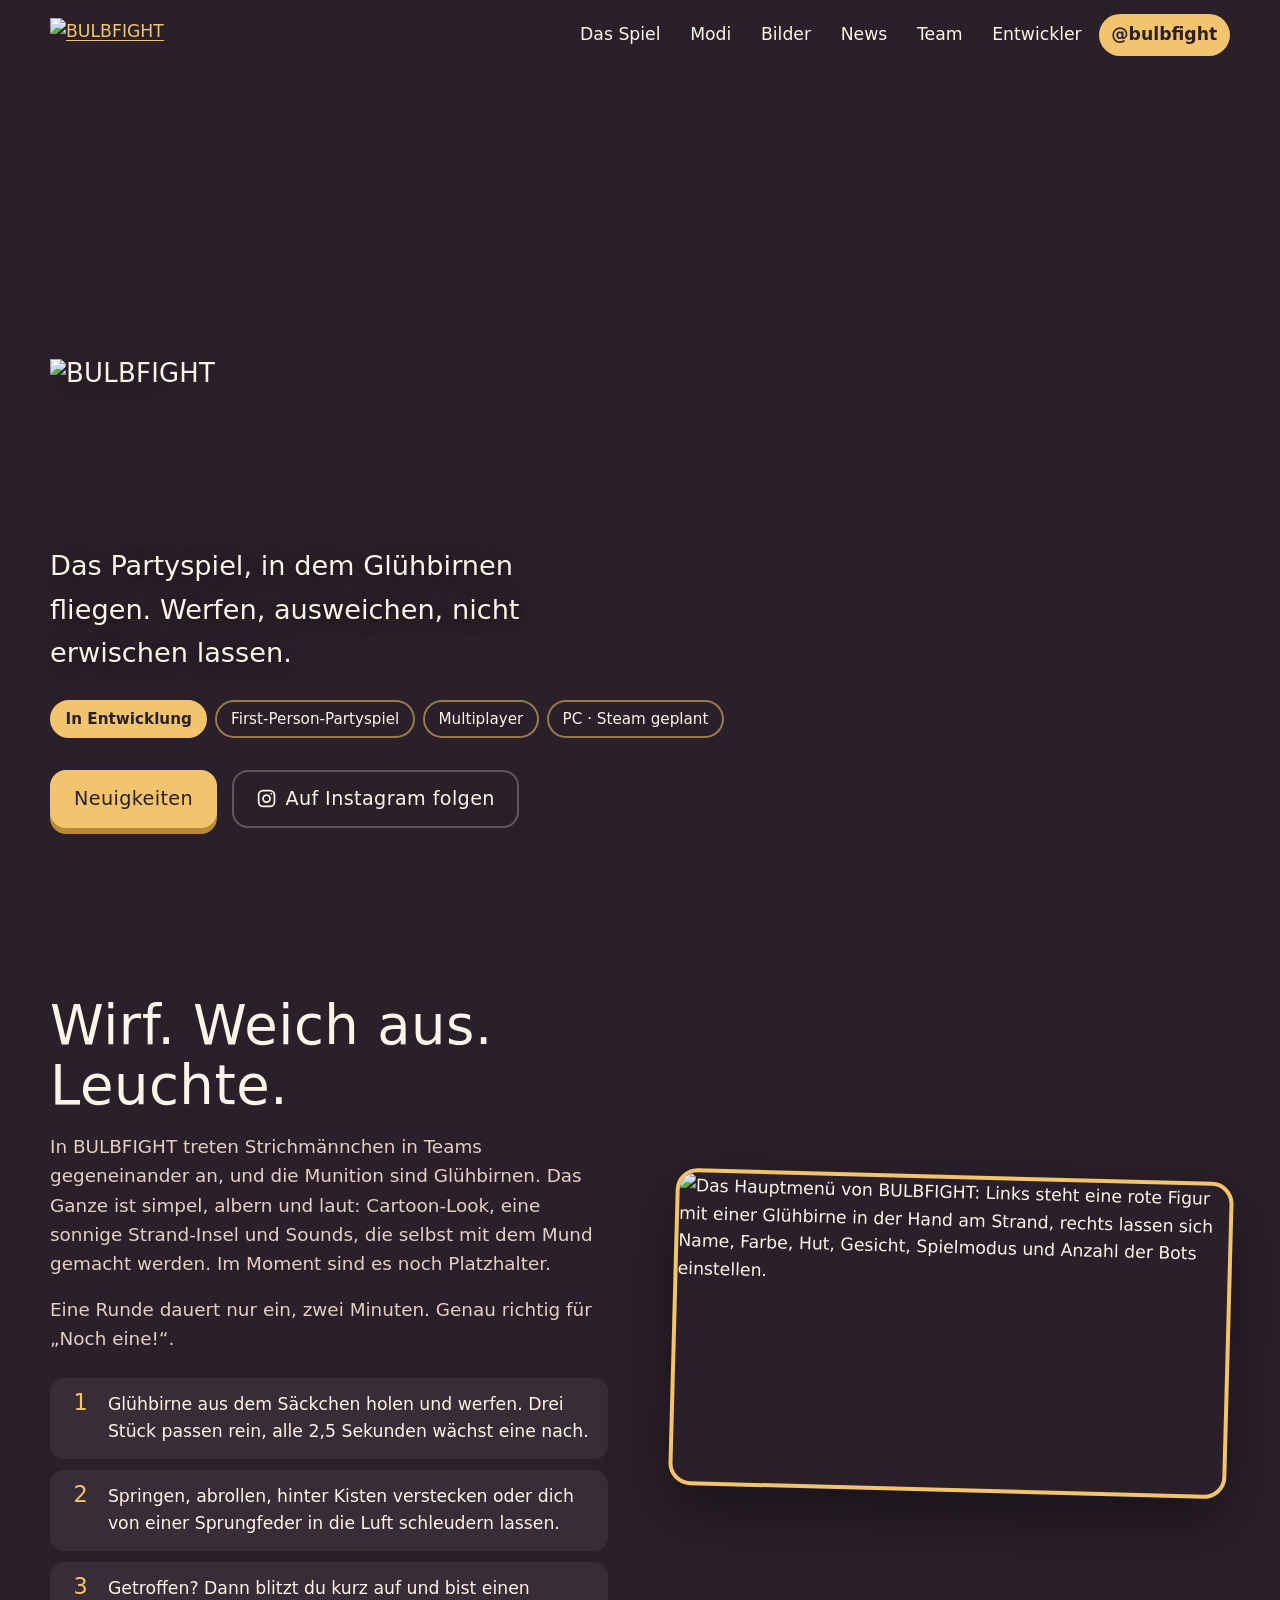
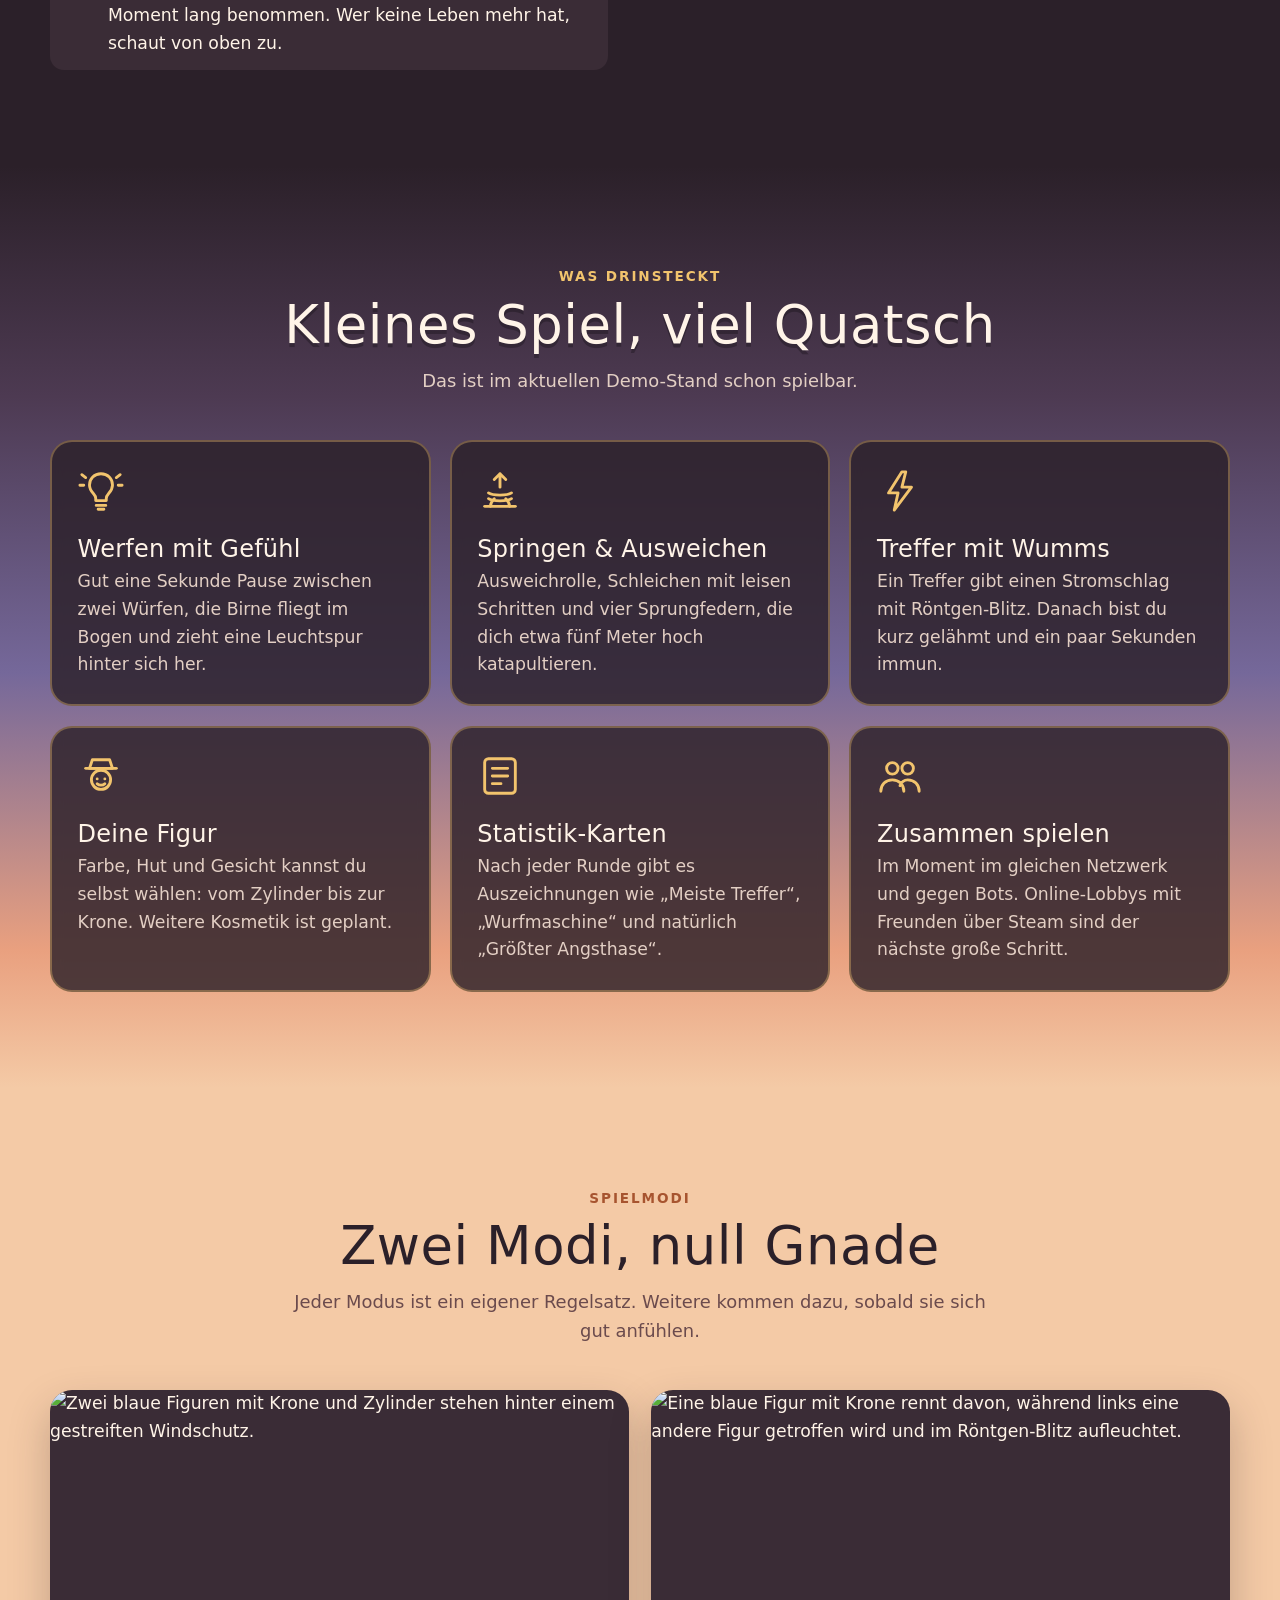
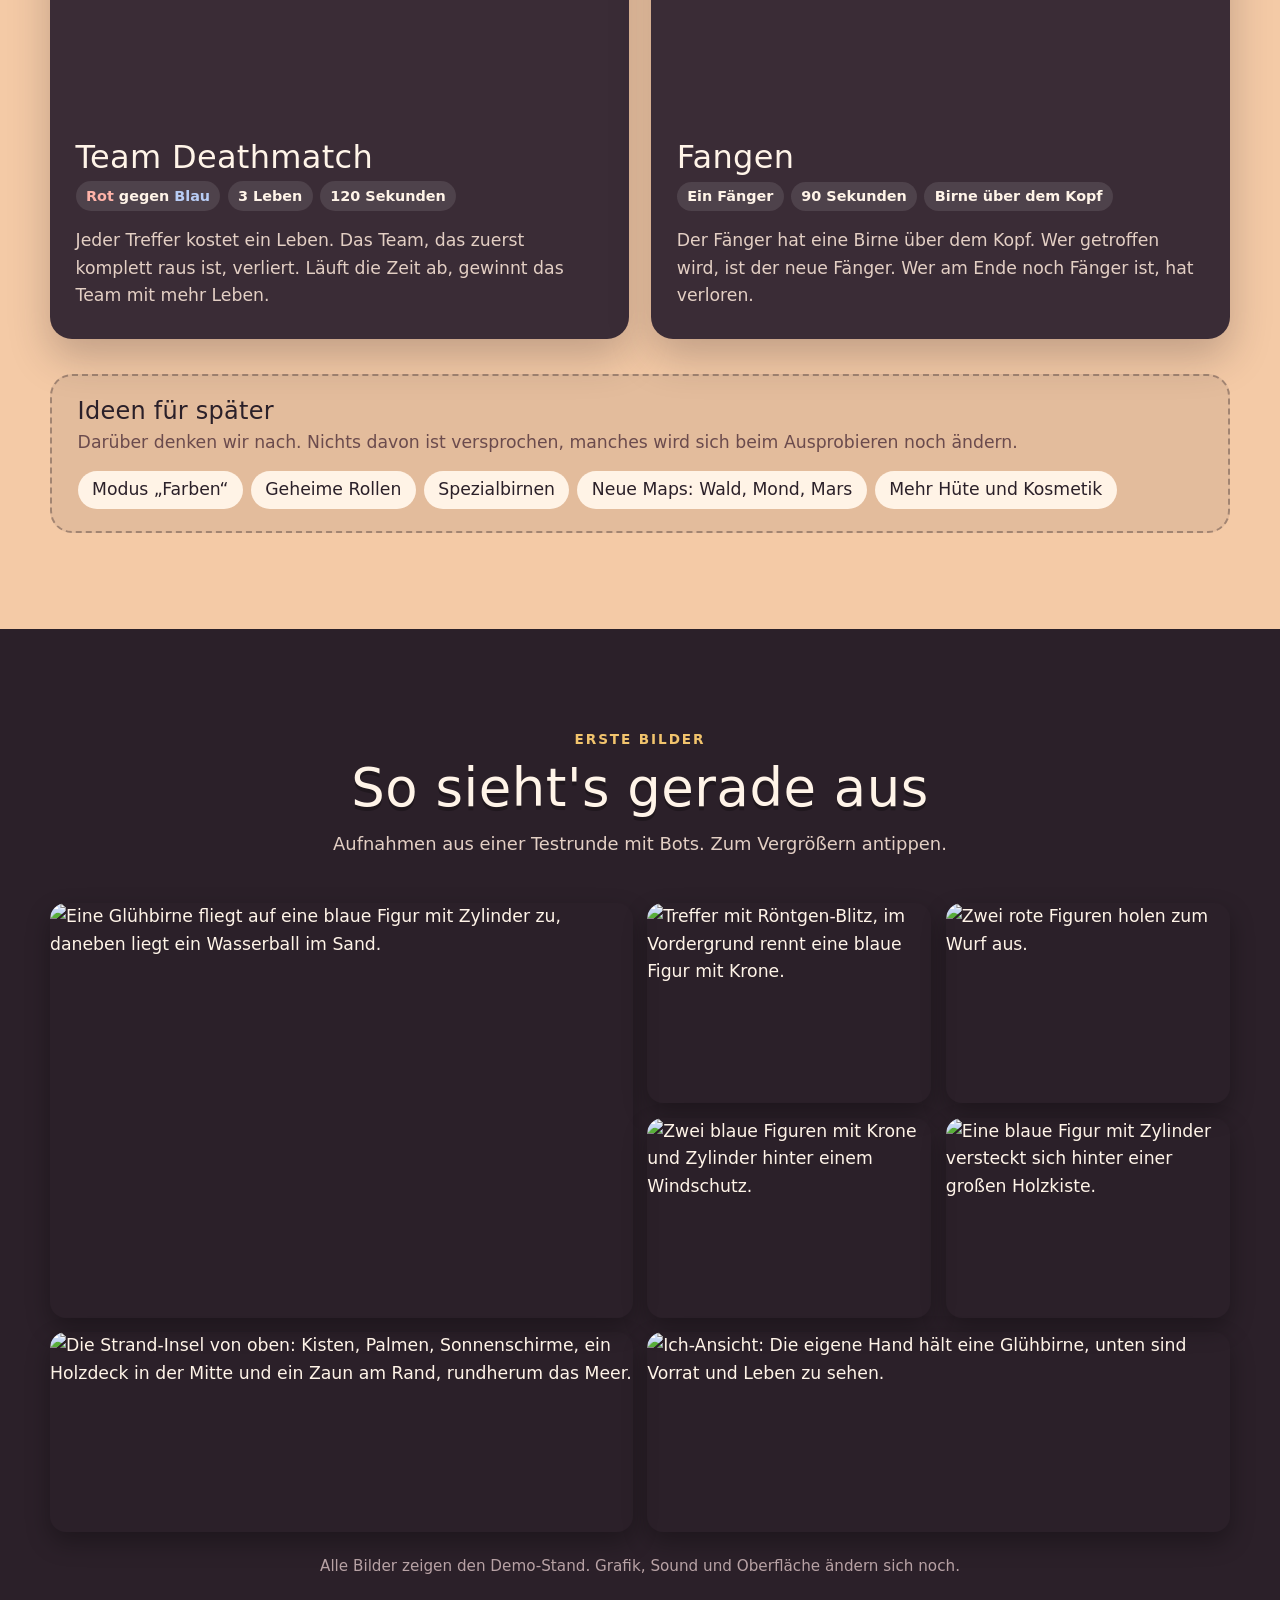
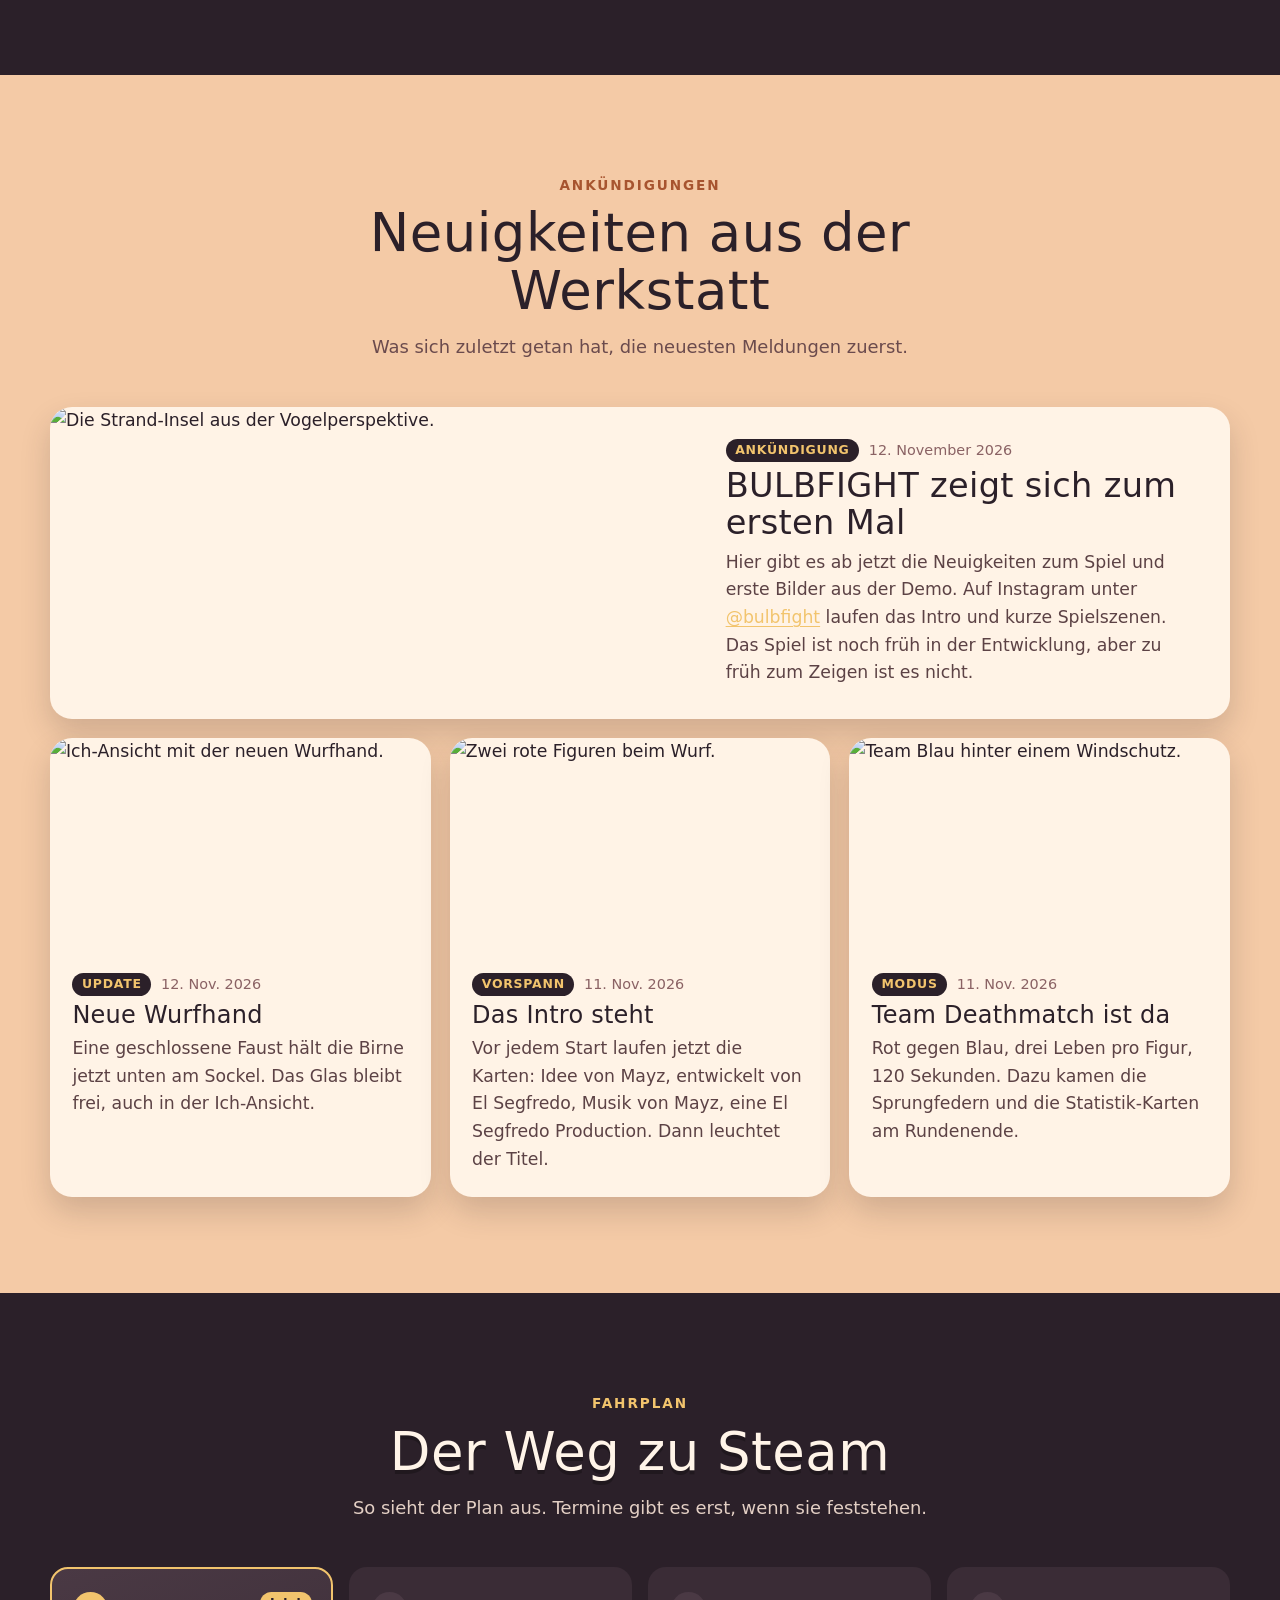
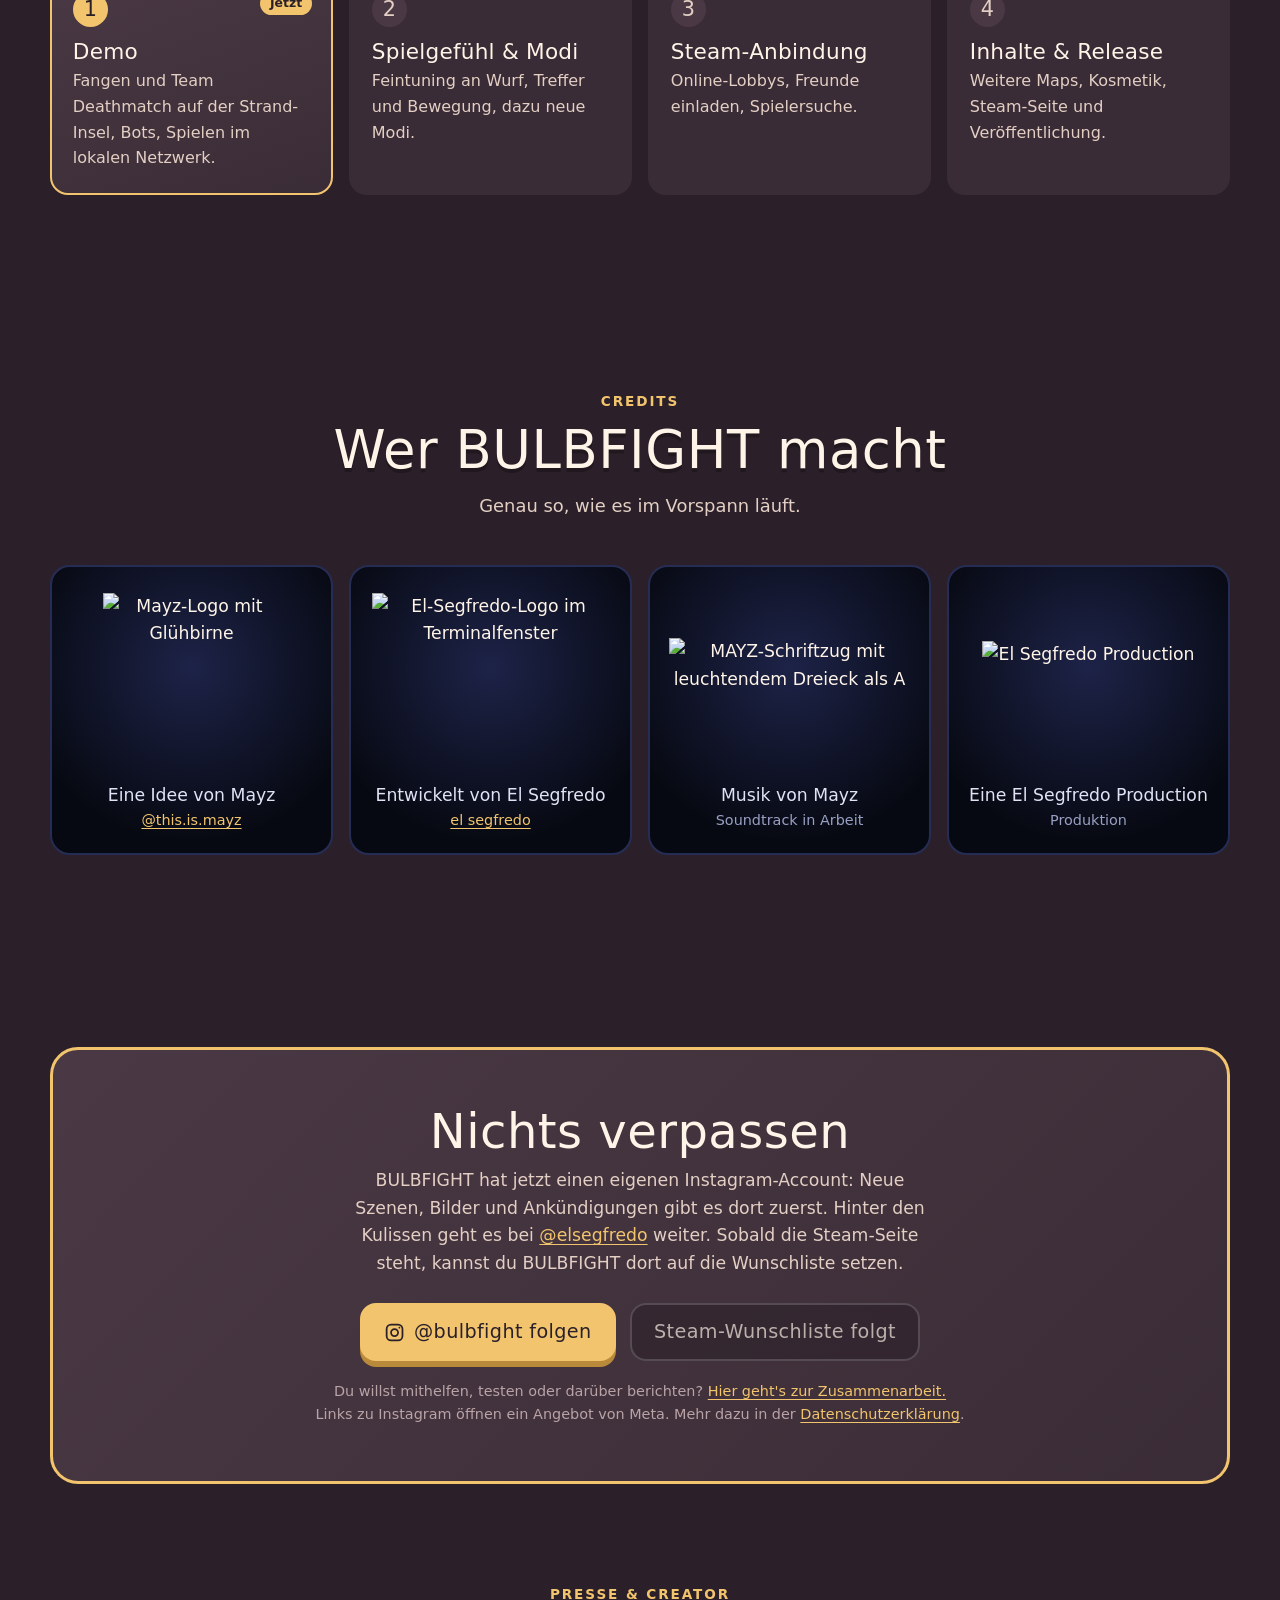
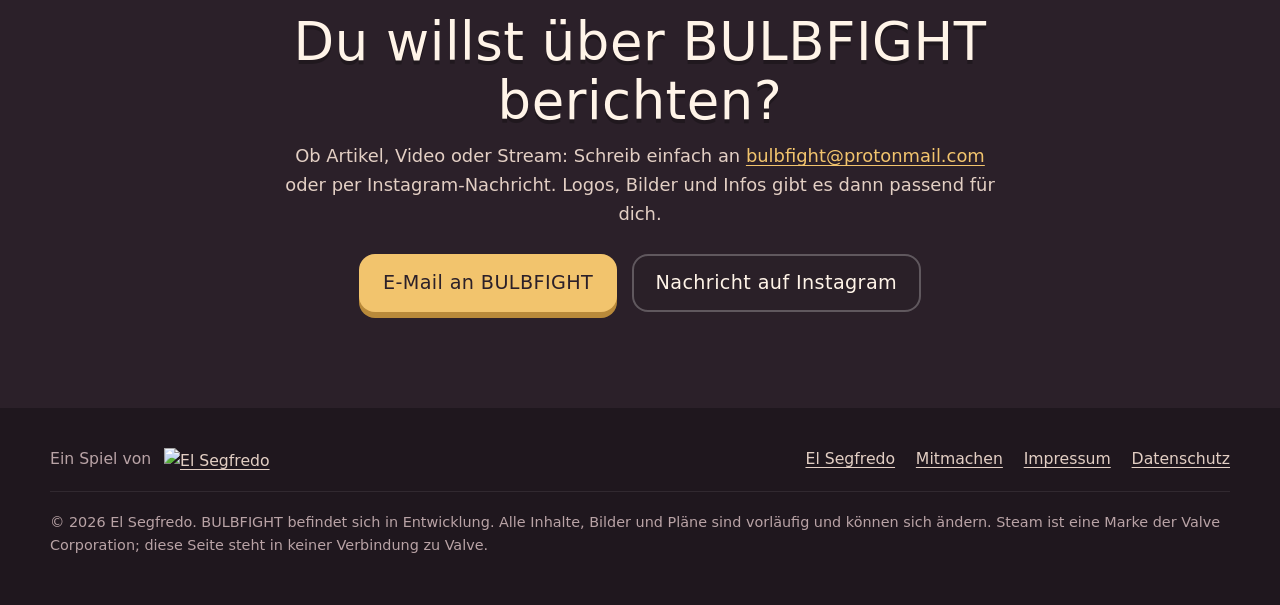
==== index.html @ f962cf1b "Add files via upload" ====
<!DOCTYPE html>
<html lang="de">
<head>
  <meta charset="utf-8">
  <meta name="viewport" content="width=device-width, initial-scale=1">
  <title>BULBFIGHT – Das Partyspiel, in dem Glühbirnen fliegen</title>
  <meta name="description" content="BULBFIGHT ist ein albernes First-Person-Partyspiel von El Segfredo, nach einer Idee von Mayz: Strichmännchen werfen sich am Strand mit Glühbirnen ab. Neuigkeiten, erste Bilder und Spielmodi.">
  <meta name="theme-color" content="#2b2029">
  <meta property="og:type" content="website">
  <meta property="og:title" content="BULBFIGHT – Das Partyspiel, in dem Glühbirnen fliegen">
  <meta property="og:description" content="Werfen, ausweichen, nicht erwischen lassen. Erste Bilder aus der Demo.">
  <meta property="og:image" content="https://bulbfight.github.io/img/og-bulbfight.jpg">
  <meta property="og:url" content="https://bulbfight.github.io/">
  <link rel="canonical" href="https://bulbfight.github.io/">
  <meta property="og:locale" content="de_DE">
  <meta name="twitter:card" content="summary_large_image">
  <link rel="icon" href="img/favicon.svg" type="image/svg+xml">
  <link rel="apple-touch-icon" href="img/apple-touch-icon.png">
  <link rel="preload" href="fonts/LilitaOne-Regular.ttf" as="font" type="font/ttf" crossorigin>
  <link rel="stylesheet" href="bulbfight.css">
</head>
<body>
  <a class="skip" href="#inhalt">Zum Inhalt springen</a>

  <header class="top" id="top">
    <div class="wrap">
      <a href="./" aria-label="BULBFIGHT – nach oben"><img class="mini-logo" src="img/bulbfight-logo.webp" alt="BULBFIGHT" width="1200" height="265"></a>
      <button class="menu-btn" aria-expanded="false" aria-controls="spielnav">Menü</button>
      <nav id="spielnav" aria-label="Hauptnavigation">
        <a href="#spiel">Das Spiel</a>
        <a href="#modi">Modi</a>
        <a href="#bilder">Bilder</a>
        <a href="#news">News</a>
        <a href="#team">Team</a>
        <a href="https://elsegfredo.github.io/">Entwickler</a>
        <a class="pill" href="https://www.instagram.com/bulbfight/" rel="noopener noreferrer" target="_blank">@bulbfight</a>
      </nav>
    </div>
  </header>

  <main id="inhalt">
    <!-- Start -->
    <section class="hero" aria-labelledby="titel" style="padding:0">
      <div class="bg">
        <img src="img/wurf.webp" srcset="img/wurf-800.webp 800w, img/wurf.webp 1600w" sizes="100vw" alt="" width="1600" height="900" fetchpriority="high">
      </div>
      <div class="wrap">
        <h1 id="titel"><img src="img/bulbfight-logo.webp" alt="BULBFIGHT" width="1200" height="265"></h1>
        <p class="tagline">Das Partyspiel, in dem Glühbirnen fliegen. Werfen, ausweichen, nicht erwischen lassen.</p>
        <ul class="tags" aria-label="Status">
          <li class="hot">In Entwicklung</li>
          <li>First-Person-Partyspiel</li>
          <li>Multiplayer</li>
          <li>PC · Steam geplant</li>
        </ul>
        <div class="actions">
          <a class="btn btn-gold" href="#news">Neuigkeiten</a>
          <a class="btn btn-dark" href="https://www.instagram.com/bulbfight/" rel="noopener noreferrer" target="_blank">
            <svg class="icon" viewBox="0 0 24 24" aria-hidden="true" fill="none" stroke="currentColor" stroke-width="2"><rect x="3" y="3" width="18" height="18" rx="5"/><circle cx="12" cy="12" r="4"/><circle cx="17.5" cy="6.5" r="1" fill="currentColor" stroke="none"/></svg>
            Auf Instagram folgen
          </a>
        </div>
      </div>
    </section>

    <!-- Das Spiel -->
    <section id="spiel" aria-labelledby="spiel-titel">
      <div class="wrap pitch">
        <div>
          <h2 id="spiel-titel">Wirf. Weich aus. Leuchte.</h2>
          <p>In BULBFIGHT treten Strichmännchen in Teams gegeneinander an, und die Munition sind Glühbirnen. Das Ganze ist simpel, albern und laut: Cartoon-Look, eine sonnige Strand-Insel und Sounds, die selbst mit dem Mund gemacht werden. Im Moment sind es noch Platzhalter.</p>
          <p>Eine Runde dauert nur ein, zwei Minuten. Genau richtig für „Noch eine!“.</p>
          <ul class="rules">
            <li><b>1</b><span>Glühbirne aus dem Säckchen holen und werfen. Drei Stück passen rein, alle 2,5 Sekunden wächst eine nach.</span></li>
            <li><b>2</b><span>Springen, abrollen, hinter Kisten verstecken oder dich von einer Sprungfeder in die Luft schleudern lassen.</span></li>
            <li><b>3</b><span>Getroffen? Dann blitzt du kurz auf und bist einen Moment lang benommen. Wer keine Leben mehr hat, schaut von oben zu.</span></li>
          </ul>
        </div>
        <div class="shot">
          <img src="img/figur.webp" srcset="img/figur-800.webp 800w, img/figur.webp 1600w" sizes="(max-width: 860px) 100vw, 560px" alt="Das Hauptmenü von BULBFIGHT: Links steht eine rote Figur mit einer Glühbirne in der Hand am Strand, rechts lassen sich Name, Farbe, Hut, Gesicht, Spielmodus und Anzahl der Bots einstellen." width="1600" height="900" loading="lazy">
        </div>
      </div>
    </section>

    <!-- Features -->
    <section class="sunset" aria-labelledby="features-titel">
      <div class="wrap">
        <div class="head">
          <span class="kicker">Was drinsteckt</span>
          <h2 id="features-titel">Kleines Spiel, viel Quatsch</h2>
          <p>Das ist im aktuellen Demo-Stand schon spielbar.</p>
        </div>
        <div class="features">
          <article class="feature">
            <svg viewBox="0 0 48 48" fill="none" stroke="currentColor" stroke-width="3" stroke-linecap="round" stroke-linejoin="round" aria-hidden="true"><path d="M24 6c-7 0-12 5.3-12 11.7 0 4.2 2.2 7 4.2 9.2 1.4 1.5 2.3 3.2 2.3 5V34h11v-2.1c0-1.8.9-3.5 2.3-5 2-2.2 4.2-5 4.2-9.2C36 11.3 31 6 24 6z"/><path d="M19 39h10M21 43h6"/><path d="M40 10l4-3M42 18h4M6 18H2M8 10L4 7"/></svg>
            <h3>Werfen mit Gefühl</h3>
            <p>Gut eine Sekunde Pause zwischen zwei Würfen, die Birne fliegt im Bogen und zieht eine Leuchtspur hinter sich her.</p>
          </article>
          <article class="feature">
            <svg viewBox="0 0 48 48" fill="none" stroke="currentColor" stroke-width="3" stroke-linecap="round" stroke-linejoin="round" aria-hidden="true"><path d="M8 40h32"/><path d="M14 40c0-4 2-6 4-8M34 40c0-4-2-6-4-8"/><path d="M12 32c4 3 20 3 24 0M12 26c4 3 20 3 24 0"/><path d="M24 20V6M18 12l6-6 6 6"/></svg>
            <h3>Springen &amp; Ausweichen</h3>
            <p>Ausweichrolle, Schleichen mit leisen Schritten und vier Sprungfedern, die dich etwa fünf Meter hoch katapultieren.</p>
          </article>
          <article class="feature">
            <svg viewBox="0 0 48 48" fill="none" stroke="currentColor" stroke-width="3" stroke-linecap="round" stroke-linejoin="round" aria-hidden="true"><path d="M26 4L12 26h10l-4 18 18-24H26l4-16z"/></svg>
            <h3>Treffer mit Wumms</h3>
            <p>Ein Treffer gibt einen Stromschlag mit Röntgen-Blitz. Danach bist du kurz gelähmt und ein paar Sekunden immun.</p>
          </article>
          <article class="feature">
            <svg viewBox="0 0 48 48" fill="none" stroke="currentColor" stroke-width="3" stroke-linecap="round" stroke-linejoin="round" aria-hidden="true"><path d="M12 16h24l-3-9H15z"/><path d="M8 16h32"/><circle cx="24" cy="28" r="10"/><path d="M20 27h.01M28 27h.01"/><path d="M20 32c2 2 6 2 8 0"/></svg>
            <h3>Deine Figur</h3>
            <p>Farbe, Hut und Gesicht kannst du selbst wählen: vom Zylinder bis zur Krone. Weitere Kosmetik ist geplant.</p>
          </article>
          <article class="feature">
            <svg viewBox="0 0 48 48" fill="none" stroke="currentColor" stroke-width="3" stroke-linecap="round" stroke-linejoin="round" aria-hidden="true"><rect x="8" y="6" width="32" height="36" rx="4"/><path d="M16 16h16M16 24h16M16 32h9"/></svg>
            <h3>Statistik-Karten</h3>
            <p>Nach jeder Runde gibt es Auszeichnungen wie „Meiste Treffer“, „Wurfmaschine“ und natürlich „Größter Angsthase“.</p>
          </article>
          <article class="feature">
            <svg viewBox="0 0 48 48" fill="none" stroke="currentColor" stroke-width="3" stroke-linecap="round" stroke-linejoin="round" aria-hidden="true"><circle cx="16" cy="16" r="6"/><circle cx="32" cy="16" r="6"/><path d="M4 40c0-7 5-12 12-12s12 5 12 12M24 34c1.5-3.6 4.4-6 8-6 7 0 12 5 12 12"/></svg>
            <h3>Zusammen spielen</h3>
            <p>Im Moment im gleichen Netzwerk und gegen Bots. Online-Lobbys mit Freunden über Steam sind der nächste große Schritt.</p>
          </article>
        </div>
      </div>
    </section>

    <!-- Modi -->
    <section id="modi" class="sand" aria-labelledby="modi-titel">
      <div class="wrap">
        <div class="head">
          <span class="kicker">Spielmodi</span>
          <h2 id="modi-titel">Zwei Modi, null Gnade</h2>
          <p>Jeder Modus ist ein eigener Regelsatz. Weitere kommen dazu, sobald sie sich gut anfühlen.</p>
        </div>
        <div class="modes">
          <article class="mode">
            <img src="img/team-blau-800.webp" srcset="img/team-blau-800.webp 800w, img/team-blau.webp 1600w" sizes="(max-width: 820px) 100vw, 580px" alt="Zwei blaue Figuren mit Krone und Zylinder stehen hinter einem gestreiften Windschutz." width="800" height="417" loading="lazy">
            <div class="body">
              <h3>Team Deathmatch</h3>
              <ul class="facts" aria-label="Eckdaten"><li><span class="team-red">Rot</span> gegen <span class="team-blue">Blau</span></li><li>3 Leben</li><li>120 Sekunden</li></ul>
              <p>Jeder Treffer kostet ein Leben. Das Team, das zuerst komplett raus ist, verliert. Läuft die Zeit ab, gewinnt das Team mit mehr Leben.</p>
            </div>
          </article>
          <article class="mode">
            <img src="img/treffer-800.webp" srcset="img/treffer-800.webp 800w, img/treffer.webp 1600w" sizes="(max-width: 820px) 100vw, 580px" alt="Eine blaue Figur mit Krone rennt davon, während links eine andere Figur getroffen wird und im Röntgen-Blitz aufleuchtet." width="800" height="417" loading="lazy">
            <div class="body">
              <h3>Fangen</h3>
              <ul class="facts" aria-label="Eckdaten"><li>Ein Fänger</li><li>90 Sekunden</li><li>Birne über dem Kopf</li></ul>
              <p>Der Fänger hat eine Birne über dem Kopf. Wer getroffen wird, ist der neue Fänger. Wer am Ende noch Fänger ist, hat verloren.</p>
            </div>
          </article>
        </div>
        <div class="later">
          <h3>Ideen für später</h3>
          <p>Darüber denken wir nach. Nichts davon ist versprochen, manches wird sich beim Ausprobieren noch ändern.</p>
          <ul>
            <li>Modus „Farben“</li>
            <li>Geheime Rollen</li>
            <li>Spezialbirnen</li>
            <li>Neue Maps: Wald, Mond, Mars</li>
            <li>Mehr Hüte und Kosmetik</li>
          </ul>
        </div>
      </div>
    </section>

    <!-- Bilder -->
    <section id="bilder" aria-labelledby="bilder-titel">
      <div class="wrap">
        <div class="head">
          <span class="kicker">Erste Bilder</span>
          <h2 id="bilder-titel">So sieht's gerade aus</h2>
          <p>Aufnahmen aus einer Testrunde mit Bots. Zum Vergrößern antippen.</p>
        </div>
        <div class="gallery" id="galerie">
          <button class="big" data-full="img/wurf.webp" aria-label="Bild vergrößern: Glühbirne im Anflug"><img src="img/wurf-800.webp" alt="Eine Glühbirne fliegt auf eine blaue Figur mit Zylinder zu, daneben liegt ein Wasserball im Sand." width="800" height="450" loading="lazy"></button>
          <button data-full="img/treffer.webp" aria-label="Bild vergrößern: Treffer"><img src="img/treffer-800.webp" alt="Treffer mit Röntgen-Blitz, im Vordergrund rennt eine blaue Figur mit Krone." width="800" height="417" loading="lazy"></button>
          <button data-full="img/angriff.webp" aria-label="Bild vergrößern: Angriff"><img src="img/angriff-800.webp" alt="Zwei rote Figuren holen zum Wurf aus." width="800" height="417" loading="lazy"></button>
          <button data-full="img/team-blau.webp" aria-label="Bild vergrößern: Team Blau"><img src="img/team-blau-800.webp" alt="Zwei blaue Figuren mit Krone und Zylinder hinter einem Windschutz." width="800" height="417" loading="lazy"></button>
          <button data-full="img/deckung.webp" aria-label="Bild vergrößern: In Deckung"><img src="img/deckung-800.webp" alt="Eine blaue Figur mit Zylinder versteckt sich hinter einer großen Holzkiste." width="800" height="417" loading="lazy"></button>
          <button class="wide" data-full="img/insel.webp" aria-label="Bild vergrößern: Die Strand-Insel"><img src="img/insel-800.webp" alt="Die Strand-Insel von oben: Kisten, Palmen, Sonnenschirme, ein Holzdeck in der Mitte und ein Zaun am Rand, rundherum das Meer." width="800" height="450" loading="lazy"></button>
          <button class="wide" data-full="img/ich-ansicht.webp" aria-label="Bild vergrößern: Ich-Ansicht"><img src="img/ich-ansicht-800.webp" alt="Ich-Ansicht: Die eigene Hand hält eine Glühbirne, unten sind Vorrat und Leben zu sehen." width="800" height="450" loading="lazy"></button>
        </div>
        <p class="note">Alle Bilder zeigen den Demo-Stand. Grafik, Sound und Oberfläche ändern sich noch.</p>
      </div>
      <dialog class="lightbox" id="lightbox" aria-label="Bildansicht">
        <button class="close" type="button" data-close>Schließen ✕</button>
        <figure>
          <img id="lightbox-img" alt="">
          <figcaption id="lightbox-cap"></figcaption>
        </figure>
        <button class="nav-arrow prev" type="button" aria-label="Vorheriges Bild">‹</button>
        <button class="nav-arrow next" type="button" aria-label="Nächstes Bild">›</button>
      </dialog>
    </section>

    <!-- News -->
    <section id="news" class="sand" aria-labelledby="news-titel">
      <div class="wrap">
        <div class="head">
          <span class="kicker">Ankündigungen</span>
          <h2 id="news-titel">Neuigkeiten aus der Werkstatt</h2>
          <p>Was sich zuletzt getan hat, die neuesten Meldungen zuerst.</p>
        </div>
        <div class="news">
          <article class="post featured">
            <img src="img/insel-800.webp" srcset="img/insel-800.webp 800w, img/insel.webp 1600w" sizes="(max-width: 640px) 100vw, 640px" alt="Die Strand-Insel aus der Vogelperspektive." width="800" height="450" loading="lazy">
            <div class="body">
              <p class="meta"><span class="tag">Ankündigung</span><time datetime="2026-11-12">12. November 2026</time></p>
              <h3>BULBFIGHT zeigt sich zum ersten Mal</h3>
              <p>Hier gibt es ab jetzt die Neuigkeiten zum Spiel und erste Bilder aus der Demo. Auf Instagram unter <a href="https://www.instagram.com/bulbfight/" rel="noopener noreferrer" target="_blank">@bulbfight</a> laufen das Intro und kurze Spielszenen. Das Spiel ist noch früh in der Entwicklung, aber zu früh zum Zeigen ist es nicht.</p>
            </div>
          </article>
          <article class="post">
            <img src="img/ich-ansicht-800.webp" alt="Ich-Ansicht mit der neuen Wurfhand." width="800" height="450" loading="lazy">
            <div class="body">
              <p class="meta"><span class="tag">Update</span><time datetime="2026-11-12">12. Nov. 2026</time></p>
              <h3>Neue Wurfhand</h3>
              <p>Eine geschlossene Faust hält die Birne jetzt unten am Sockel. Das Glas bleibt frei, auch in der Ich-Ansicht.</p>
            </div>
          </article>
          <article class="post">
            <img src="img/angriff-800.webp" alt="Zwei rote Figuren beim Wurf." width="800" height="417" loading="lazy">
            <div class="body">
              <p class="meta"><span class="tag">Vorspann</span><time datetime="2026-11-11">11. Nov. 2026</time></p>
              <h3>Das Intro steht</h3>
              <p>Vor jedem Start laufen jetzt die Karten: Idee von Mayz, entwickelt von El Segfredo, Musik von Mayz, eine El Segfredo Production. Dann leuchtet der Titel.</p>
            </div>
          </article>
          <article class="post">
            <img src="img/team-blau-800.webp" alt="Team Blau hinter einem Windschutz." width="800" height="417" loading="lazy">
            <div class="body">
              <p class="meta"><span class="tag">Modus</span><time datetime="2026-11-11">11. Nov. 2026</time></p>
              <h3>Team Deathmatch ist da</h3>
              <p>Rot gegen Blau, drei Leben pro Figur, 120 Sekunden. Dazu kamen die Sprungfedern und die Statistik-Karten am Rundenende.</p>
            </div>
          </article>
        </div>
      </div>
    </section>

    <!-- Fahrplan -->
    <section aria-labelledby="plan-titel">
      <div class="wrap">
        <div class="head">
          <span class="kicker">Fahrplan</span>
          <h2 id="plan-titel">Der Weg zu Steam</h2>
          <p>So sieht der Plan aus. Termine gibt es erst, wenn sie feststehen.</p>
        </div>
        <ol class="road">
          <li class="now"><span class="now-tag">Jetzt</span><h3>Demo</h3><p>Fangen und Team Deathmatch auf der Strand-Insel, Bots, Spielen im lokalen Netzwerk.</p></li>
          <li><h3>Spielgefühl &amp; Modi</h3><p>Feintuning an Wurf, Treffer und Bewegung, dazu neue Modi.</p></li>
          <li><h3>Steam-Anbindung</h3><p>Online-Lobbys, Freunde einladen, Spielersuche.</p></li>
          <li><h3>Inhalte &amp; Release</h3><p>Weitere Maps, Kosmetik, Steam-Seite und Veröffentlichung.</p></li>
        </ol>
      </div>
    </section>

    <!-- Team -->
    <section id="team" aria-labelledby="team-titel">
      <div class="wrap">
        <div class="head">
          <span class="kicker">Credits</span>
          <h2 id="team-titel">Wer BULBFIGHT macht</h2>
          <p>Genau so, wie es im Vorspann läuft.</p>
        </div>
        <div class="credits">
          <div class="credit"><div class="logo"><img src="img/mayz-idee.webp" alt="Mayz-Logo mit Glühbirne" width="600" height="575" loading="lazy"></div><p>Eine Idee von Mayz<small><a href="https://www.instagram.com/this.is.mayz/" rel="noopener noreferrer" target="_blank">@this.is.mayz</a></small></p></div>
          <div class="credit"><div class="logo"><img src="img/el-segfredo-terminal.webp" alt="El-Segfredo-Logo im Terminalfenster" width="900" height="643" loading="lazy"></div><p>Entwickelt von El Segfredo<small><a href="https://elsegfredo.github.io/">el segfredo</a></small></p></div>
          <div class="credit"><div class="logo"><img src="img/mayz-musik.webp" alt="MAYZ-Schriftzug mit leuchtendem Dreieck als A" width="700" height="229" loading="lazy"></div><p>Musik von Mayz<small>Soundtrack in Arbeit</small></p></div>
          <div class="credit"><div class="logo"><img src="img/el-segfredo-production.webp" alt="El Segfredo Production" width="1000" height="345" loading="lazy"></div><p>Eine El Segfredo Production<small>Produktion</small></p></div>
        </div>
      </div>
    </section>

    <!-- Folgen -->
    <section id="folgen" aria-labelledby="folgen-titel">
      <div class="wrap">
        <div class="follow">
          <h2 id="folgen-titel">Nichts verpassen</h2>
          <p>BULBFIGHT hat jetzt einen eigenen Instagram-Account: Neue Szenen, Bilder und Ankündigungen gibt es dort zuerst. Hinter den Kulissen geht es bei <a href="https://www.instagram.com/elsegfredo/" rel="noopener noreferrer" target="_blank">@elsegfredo</a> weiter. Sobald die Steam-Seite steht, kannst du BULBFIGHT dort auf die Wunschliste setzen.</p>
          <div class="actions">
            <a class="btn btn-gold" href="https://www.instagram.com/bulbfight/" rel="noopener noreferrer" target="_blank">
              <svg class="icon" viewBox="0 0 24 24" aria-hidden="true" fill="none" stroke="currentColor" stroke-width="2"><rect x="3" y="3" width="18" height="18" rx="5"/><circle cx="12" cy="12" r="4"/><circle cx="17.5" cy="6.5" r="1" fill="currentColor" stroke="none"/></svg>
              @bulbfight folgen
            </a>
            <a class="btn btn-dark" aria-disabled="true" role="link">Steam-Wunschliste folgt</a>
          </div>
          <small>Du willst mithelfen, testen oder darüber berichten? <a href="https://elsegfredo.github.io/#zusammenarbeit">Hier geht's zur Zusammenarbeit.</a><br>Links zu Instagram öffnen ein Angebot von Meta. Mehr dazu in der <a href="https://elsegfredo.github.io/datenschutz.html#instagram">Datenschutzerklärung</a>.</small>
        </div>
      </div>
    </section>

    <!-- Presse -->
    <section id="presse" aria-labelledby="presse-titel" style="padding-top:0">
      <div class="wrap">
        <div class="head" style="margin-bottom:1.6rem">
          <span class="kicker">Presse &amp; Creator</span>
          <h2 id="presse-titel">Du willst über BULBFIGHT berichten?</h2>
          <p>Ob Artikel, Video oder Stream: Schreib einfach an <a href="mailto:bulbfight@protonmail.com">bulbfight@protonmail.com</a> oder per Instagram-Nachricht. Logos, Bilder und Infos gibt es dann passend für dich.</p>
        </div>
        <div class="actions" style="justify-content:center">
          <a class="btn btn-gold" href="mailto:bulbfight@protonmail.com?subject=Presse%20BULBFIGHT">E-Mail an BULBFIGHT</a>
          <a class="btn btn-dark" href="https://www.instagram.com/bulbfight/" rel="noopener noreferrer" target="_blank">Nachricht auf Instagram</a>
        </div>
      </div>
    </section>
  </main>

  <footer>
    <div class="wrap">
      <div class="by">
        <span>Ein Spiel von</span>
        <a href="https://elsegfredo.github.io/" aria-label="El Segfredo"><img src="img/el-segfredo-schriftzug.webp" alt="El Segfredo" width="900" height="130"></a>
      </div>
      <nav aria-label="Rechtliches">
        <a href="https://elsegfredo.github.io/">El Segfredo</a>
        <a href="https://elsegfredo.github.io/#zusammenarbeit">Mitmachen</a>
        <a href="https://elsegfredo.github.io/impressum.html">Impressum</a>
        <a href="https://elsegfredo.github.io/datenschutz.html">Datenschutz</a>
      </nav>
      <p class="disclaimer">© 2026 El Segfredo. BULBFIGHT befindet sich in Entwicklung. Alle Inhalte, Bilder und Pläne sind vorläufig und können sich ändern. Steam ist eine Marke der Valve Corporation; diese Seite steht in keiner Verbindung zu Valve.</p>
    </div>
  </footer>

  <script src="bulbfight.js" defer></script>
</body>
</html>
---- bulbfight.css ----
/* BULBFIGHT – Spielseite. Schriften liegen lokal (Lilita One, Fredoka; SIL Open Font License). */

@font-face { font-family: "Lilita One"; src: url("fonts/LilitaOne-Regular.ttf") format("truetype"); font-weight: 400; font-display: swap; }
@font-face { font-family: "Fredoka"; src: url("fonts/Fredoka.ttf") format("truetype"); font-weight: 300 700; font-display: swap; }

:root {
  --plum: #2b2029;
  --plum-2: #3a2c36;
  --plum-3: #4a3944;
  --gold: #f2c46d;
  --gold-2: #f6b85a;
  --ink: #fff4e8;
  --muted: #e3cfc4;
  --dim: #b9a3a6;
  --sand: #f4caa6;
  --peach: #e9a07f;
  --sky: #75689a;
  --red: #e07a6c;
  --blue: #7b9bd2;
  --radius: 22px;
  --max: 1180px;
  --title: "Lilita One", "Arial Rounded MT Bold", system-ui, sans-serif;
  --body: "Fredoka", system-ui, -apple-system, "Segoe UI", Roboto, sans-serif;
}

*, *::before, *::after { box-sizing: border-box; }
html { scroll-behavior: smooth; -webkit-text-size-adjust: 100%; }
body { margin: 0; font-family: var(--body); font-size: 1.08rem; line-height: 1.6; color: var(--ink); background: var(--plum); }
img { max-width: 100%; height: auto; display: block; }
a { color: var(--gold); text-underline-offset: 3px; }
a:hover { color: #ffd98f; }
:focus-visible { outline: 3px solid #fff; outline-offset: 3px; border-radius: 6px; }
h1, h2, h3 { font-family: var(--title); font-weight: 400; letter-spacing: .01em; line-height: 1.1; }
.wrap { width: min(var(--max), 100% - 2.5rem); margin-inline: auto; }
.sr-only { position: absolute !important; width: 1px; height: 1px; overflow: hidden; clip: rect(0 0 0 0); white-space: nowrap; }
.skip { position: absolute; left: 1rem; top: -4rem; background: var(--gold); color: #2b2029; padding: .6rem 1rem; border-radius: 10px; z-index: 100; font-weight: 600; }
.skip:focus { top: 1rem; }

/* Kopfzeile */
.top { position: fixed; inset: 0 0 auto 0; z-index: 50; transition: background .25s, box-shadow .25s; }
.top.solid { background: rgba(43, 32, 41, .92); backdrop-filter: blur(10px); -webkit-backdrop-filter: blur(10px); box-shadow: 0 6px 24px rgba(0, 0, 0, .25); }
.top .wrap { display: flex; align-items: center; justify-content: space-between; height: 70px; gap: 1rem; }
.top .mini-logo { height: 34px; width: auto; }
.top nav { display: flex; gap: .25rem; align-items: center; }
.top nav a { color: var(--ink); text-decoration: none; font-weight: 500; padding: .45rem .8rem; border-radius: 999px; }
.top nav a:hover { background: rgba(255, 255, 255, .12); color: var(--ink); }
.top nav .pill { background: var(--gold); color: var(--plum); font-weight: 600; }
.top nav .pill:hover { background: #ffd98f; color: var(--plum); }
.menu-btn { display: none; background: rgba(43, 32, 41, .6); color: var(--ink); border: 2px solid rgba(255, 255, 255, .3); border-radius: 999px; padding: .4rem .9rem; font: inherit; font-weight: 600; cursor: pointer; }
@media (max-width: 860px) {
  .menu-btn { display: inline-block; }
  .top nav { position: absolute; top: 70px; left: 0; right: 0; flex-direction: column; align-items: stretch; background: var(--plum); padding: .6rem 1.25rem 1.2rem; display: none; box-shadow: 0 12px 24px rgba(0, 0, 0, .3); }
  .top nav.open { display: flex; }
  .top nav a { padding: .8rem 1rem; }
}

/* Start */
.hero { position: relative; min-height: min(100vh, 920px); display: grid; align-items: end; overflow: hidden; isolation: isolate; }
.hero picture, .hero .bg { position: absolute; inset: 0; z-index: -2; }
.hero .bg img { width: 100%; height: 100%; object-fit: cover; object-position: 30% 40%; }
.hero::after { content: ""; position: absolute; inset: 0; z-index: -1;
  background: linear-gradient(90deg, rgba(43, 32, 41, .6) 0%, rgba(43, 32, 41, .15) 55%, rgba(43, 32, 41, 0) 80%),
    linear-gradient(180deg, rgba(43, 32, 41, .55) 0%, rgba(43, 32, 41, .05) 30%, rgba(43, 32, 41, .35) 60%, var(--plum) 100%); }
.hero .wrap { padding: 9rem 0 4.5rem; }
.hero h1 { margin: 0; }
.hero h1 img { width: min(760px, 100%); filter: drop-shadow(0 10px 30px rgba(0, 0, 0, .45)); }
.hero .tagline { font-size: clamp(1.25rem, 2.6vw, 1.7rem); font-weight: 500; margin: 1.1rem 0 1.6rem; max-width: 30ch; text-shadow: 0 2px 16px rgba(0, 0, 0, .55); }
.tags { display: flex; flex-wrap: wrap; gap: .5rem; list-style: none; margin: 0 0 2rem; padding: 0; }
.tags li { background: rgba(43, 32, 41, .78); border: 2px solid rgba(242, 196, 109, .55); color: var(--ink); padding: .3rem .85rem; border-radius: 999px; font-weight: 500; font-size: .95rem; }
.tags li.hot { background: var(--gold); color: var(--plum); border-color: var(--gold); font-weight: 600; }
.actions { display: flex; flex-wrap: wrap; gap: .9rem; }

.btn { display: inline-flex; align-items: center; gap: .55rem; font-family: var(--title); font-size: 1.2rem; letter-spacing: .02em; text-decoration: none; padding: .85rem 1.5rem; border-radius: 16px; border: 0; cursor: pointer; transition: transform .15s, box-shadow .15s; }
.btn:hover { transform: translateY(-2px); }
.btn-gold { background: var(--gold); color: var(--plum); box-shadow: 0 6px 0 #b98a3a; }
.btn-gold:hover { color: var(--plum); box-shadow: 0 8px 0 #b98a3a; }
.btn-dark { background: rgba(43, 32, 41, .85); color: var(--ink); box-shadow: inset 0 0 0 2px rgba(255, 255, 255, .25); }
.btn-dark:hover { color: var(--ink); box-shadow: inset 0 0 0 2px rgba(255, 255, 255, .5); }
.btn[aria-disabled="true"] { opacity: .65; cursor: default; transform: none; }
.icon { width: 1.1em; height: 1.1em; flex: none; }

/* Abschnitte */
section { padding: clamp(3.5rem, 8vw, 6rem) 0; scroll-margin-top: 60px; }
.head { text-align: center; max-width: 720px; margin: 0 auto 2.8rem; }
.head .kicker { display: inline-block; font-weight: 600; color: var(--gold); text-transform: uppercase; letter-spacing: .14em; font-size: .85rem; margin-bottom: .5rem; }
.head h2 { font-size: clamp(2.2rem, 5vw, 3.3rem); margin: 0 0 .8rem; color: var(--ink); text-shadow: 0 4px 0 rgba(0, 0, 0, .25); }
.head p { color: var(--muted); margin: 0; font-size: 1.12rem; }

.sunset { background: linear-gradient(180deg, var(--plum) 0%, #4d3a52 25%, var(--sky) 55%, var(--peach) 85%, var(--sand) 100%); }
.sand { background: var(--sand); color: var(--plum); }
.sand .head h2 { color: var(--plum); text-shadow: none; }
.sand .head p { color: #6b4b4d; }
.sand .head .kicker { color: #a7542f; }

/* Pitch */
.pitch { display: grid; grid-template-columns: 1fr 1fr; gap: clamp(2rem, 5vw, 4rem); align-items: center; }
.pitch h2 { font-size: clamp(2.2rem, 5vw, 3.4rem); margin: 0 0 1rem; }
.pitch p { color: var(--muted); font-size: 1.15rem; margin: 0 0 1rem; }
.pitch .shot { border-radius: var(--radius); overflow: hidden; border: 4px solid var(--gold); box-shadow: 0 24px 60px rgba(0, 0, 0, .4); transform: rotate(1.5deg); }
.rules { list-style: none; margin: 1.5rem 0 0; padding: 0; display: grid; gap: .7rem; }
.rules li { display: flex; gap: .8rem; align-items: flex-start; background: var(--plum-2); border-radius: 14px; padding: .8rem 1rem; }
.rules b { font-family: var(--title); font-weight: 400; color: var(--gold); font-size: 1.4rem; line-height: 1; min-width: 1.3em; text-align: center; }
@media (max-width: 860px) { .pitch { grid-template-columns: 1fr; } .pitch .shot { transform: none; } }

/* Features */
.features { display: grid; grid-template-columns: repeat(3, 1fr); gap: 1.2rem; }
.feature { background: rgba(43, 32, 41, .82); border: 2px solid rgba(242, 196, 109, .35); border-radius: var(--radius); padding: 1.6rem; backdrop-filter: blur(6px); -webkit-backdrop-filter: blur(6px); }
.feature svg { width: 46px; height: 46px; color: var(--gold); }
.feature h3 { font-size: 1.5rem; margin: .8rem 0 .4rem; }
.feature p { margin: 0; color: var(--muted); }
@media (max-width: 960px) { .features { grid-template-columns: repeat(2, 1fr); } }
@media (max-width: 620px) { .features { grid-template-columns: 1fr; } }

/* Modi */
.modes { display: grid; grid-template-columns: 1fr 1fr; gap: 1.4rem; }
.mode { border-radius: var(--radius); overflow: hidden; background: var(--plum-2); color: var(--ink); display: flex; flex-direction: column; box-shadow: 0 18px 40px rgba(43, 32, 41, .25); }
.mode img { aspect-ratio: 16 / 9; object-fit: cover; width: 100%; }
.mode .body { padding: 1.5rem 1.6rem 1.8rem; }
.mode h3 { font-size: 2rem; margin: 0 0 .3rem; }
.mode .facts { display: flex; flex-wrap: wrap; gap: .45rem; list-style: none; margin: .4rem 0 1rem; padding: 0; }
.mode .facts li { font-size: .9rem; font-weight: 600; padding: .2rem .65rem; border-radius: 999px; background: rgba(255, 255, 255, .1); }
.mode p { margin: 0; color: var(--muted); }
.team-red { color: #ffb3a8; } .team-blue { color: #b8cdf5; }
.later { margin-top: 2.2rem; background: rgba(43, 32, 41, .08); border: 2px dashed rgba(43, 32, 41, .35); border-radius: var(--radius); padding: 1.4rem 1.6rem; }
.later h3 { color: var(--plum); font-size: 1.5rem; margin: 0 0 .3rem; }
.later p { margin: 0 0 .9rem; color: #6b4b4d; }
.later ul { display: flex; flex-wrap: wrap; gap: .5rem; list-style: none; margin: 0; padding: 0; }
.later li { background: #fff3e6; color: var(--plum); border-radius: 999px; padding: .3rem .9rem; font-weight: 500; }
@media (max-width: 820px) { .modes { grid-template-columns: 1fr; } }

/* Galerie */
.gallery { display: grid; grid-template-columns: repeat(4, 1fr); grid-auto-rows: 200px; gap: .9rem; }
.gallery button { all: unset; cursor: zoom-in; border-radius: 16px; overflow: hidden; position: relative; display: block; box-shadow: 0 10px 24px rgba(0, 0, 0, .3); }
.gallery button:focus-visible { outline: 3px solid #fff; outline-offset: 3px; }
.gallery button img { width: 100%; height: 100%; object-fit: cover; transition: transform .35s; }
.gallery button:hover img { transform: scale(1.04); }
.gallery .big { grid-column: span 2; grid-row: span 2; }
.gallery .wide { grid-column: span 2; }
@media (max-width: 860px) { .gallery { grid-template-columns: repeat(2, 1fr); grid-auto-rows: 160px; } }
@media (max-width: 480px) { .gallery { grid-template-columns: 1fr; grid-auto-rows: 210px; } .gallery .big, .gallery .wide { grid-column: auto; grid-row: auto; } }
.note { text-align: center; color: var(--dim); font-size: .95rem; margin: 1.4rem 0 0; }

dialog.lightbox { border: 0; padding: 0; background: transparent; max-width: min(1400px, 94vw); width: 100%; color: var(--ink); }
dialog.lightbox::backdrop { background: rgba(20, 12, 18, .9); }
.lightbox figure { margin: 0; }
.lightbox img { width: 100%; border-radius: 14px; }
.lightbox figcaption { text-align: center; margin-top: .8rem; color: var(--muted); }
.lightbox .close { position: absolute; top: .6rem; right: .6rem; z-index: 2; background: var(--gold); color: var(--plum); border: 0; border-radius: 999px; font: 600 1rem var(--body); padding: .45rem 1rem; cursor: pointer; }
.lightbox .nav-arrow { position: absolute; top: 50%; transform: translateY(-50%); background: rgba(43, 32, 41, .85); color: var(--ink); border: 0; width: 48px; height: 48px; border-radius: 50%; font-size: 1.5rem; cursor: pointer; }
.lightbox .prev { left: .6rem; } .lightbox .next { right: .6rem; }

/* Neuigkeiten */
.news { display: grid; grid-template-columns: repeat(3, 1fr); gap: 1.2rem; }
.post { background: #fff3e6; color: var(--plum); border-radius: var(--radius); overflow: hidden; display: flex; flex-direction: column; box-shadow: 0 14px 30px rgba(43, 32, 41, .18); }
.post img { aspect-ratio: 16 / 9; object-fit: cover; width: 100%; }
.post .body { padding: 1.3rem 1.4rem 1.5rem; }
.post .meta { display: flex; gap: .6rem; align-items: center; font-size: .9rem; color: #8a6264; margin: 0 0 .4rem; }
.post .meta .tag { background: var(--plum); color: var(--gold); border-radius: 999px; padding: .1rem .6rem; font-weight: 600; font-size: .78rem; text-transform: uppercase; letter-spacing: .06em; }
.post h3 { font-size: 1.5rem; margin: 0 0 .4rem; }
.post p { margin: 0; color: #5c4245; }
.post.featured { grid-column: span 3; display: grid; grid-template-columns: 1.2fr 1fr; }
.post.featured img { height: 100%; aspect-ratio: auto; }
.post.featured .body { padding: 2rem; align-self: center; }
.post.featured h3 { font-size: 2.1rem; }
@media (max-width: 960px) { .news { grid-template-columns: 1fr 1fr; } .post.featured { grid-column: span 2; } }
@media (max-width: 640px) { .news { grid-template-columns: 1fr; } .post.featured { grid-column: auto; grid-template-columns: 1fr; } .post.featured img { aspect-ratio: 16 / 9; } }

/* Fahrplan */
.road { display: grid; grid-template-columns: repeat(4, 1fr); gap: 1rem; list-style: none; padding: 0; margin: 0; counter-reset: s; }
.road li { position: relative; background: var(--plum-2); border-radius: 18px; padding: 1.4rem 1.3rem; counter-increment: s; border: 2px solid transparent; }
.road li::before { content: counter(s); font-family: var(--title); font-size: 1.3rem; width: 2.2rem; height: 2.2rem; border-radius: 50%; display: grid; place-items: center; background: var(--plum-3); color: var(--muted); margin-bottom: .8rem; }
.road li.now { border-color: var(--gold); background: linear-gradient(160deg, #4a3944, var(--plum-2)); }
.road li.now::before { background: var(--gold); color: var(--plum); }
.road .now-tag { position: absolute; top: 1.4rem; right: 1.2rem; font-size: .78rem; font-weight: 600; background: var(--gold); color: var(--plum); padding: .1rem .6rem; border-radius: 999px; }
.road h3 { font-size: 1.35rem; margin: 0 0 .3rem; }
.road p { margin: 0; color: var(--muted); font-size: 1rem; }
@media (max-width: 960px) { .road { grid-template-columns: 1fr 1fr; } }
@media (max-width: 560px) { .road { grid-template-columns: 1fr; } }

/* Team / Vorspann */
.credits { display: grid; grid-template-columns: repeat(4, 1fr); gap: 1rem; }
.credit { background: radial-gradient(circle at 50% 35%, #1d2348, #070912 75%); border-radius: 20px; padding: 1.4rem 1.2rem 1.3rem; text-align: center; display: flex; flex-direction: column; gap: 1rem; justify-content: space-between; min-height: 290px; border: 2px solid #262d55; }
.credit .logo { flex: 1; display: grid; place-items: center; }
.credit .logo img { max-height: 170px; width: auto; max-width: 100%; }
.credit p { margin: 0; font-weight: 500; color: #dfe3f5; }
.credit p small { display: block; color: #98a0c4; font-weight: 400; }
@media (max-width: 960px) { .credits { grid-template-columns: 1fr 1fr; } }
@media (max-width: 480px) { .credits { grid-template-columns: 1fr; } }

/* Folgen */
.follow { text-align: center; background: linear-gradient(135deg, #4a3944, var(--plum-2)); border: 3px solid var(--gold); border-radius: 28px; padding: clamp(2rem, 5vw, 3.4rem); }
.follow h2 { font-size: clamp(2rem, 5vw, 3rem); margin: 0 0 .6rem; }
.follow p { color: var(--muted); margin: 0 auto 1.6rem; max-width: 52ch; }
.follow .actions { justify-content: center; }
.follow small { display: block; margin-top: 1.2rem; color: var(--dim); }

/* Fußzeile */
footer { background: #1f171e; padding: 2.4rem 0 3rem; color: var(--dim); font-size: .98rem; }
footer .wrap { display: grid; grid-template-columns: 1fr auto; gap: 1.2rem 2rem; align-items: center; }
footer .by { display: flex; align-items: center; gap: .8rem; }
footer .by img { height: 22px; width: auto; }
footer nav { display: flex; flex-wrap: wrap; gap: .4rem 1.3rem; }
footer a { color: var(--muted); }
footer .disclaimer { grid-column: 1 / -1; margin: 0; font-size: .9rem; border-top: 1px solid rgba(255, 255, 255, .08); padding-top: 1.2rem; }
@media (max-width: 700px) { footer .wrap { grid-template-columns: 1fr; } }

@media (prefers-reduced-motion: reduce) {
  html { scroll-behavior: auto; }
  *, *::before, *::after { animation: none !important; transition: none !important; }
}
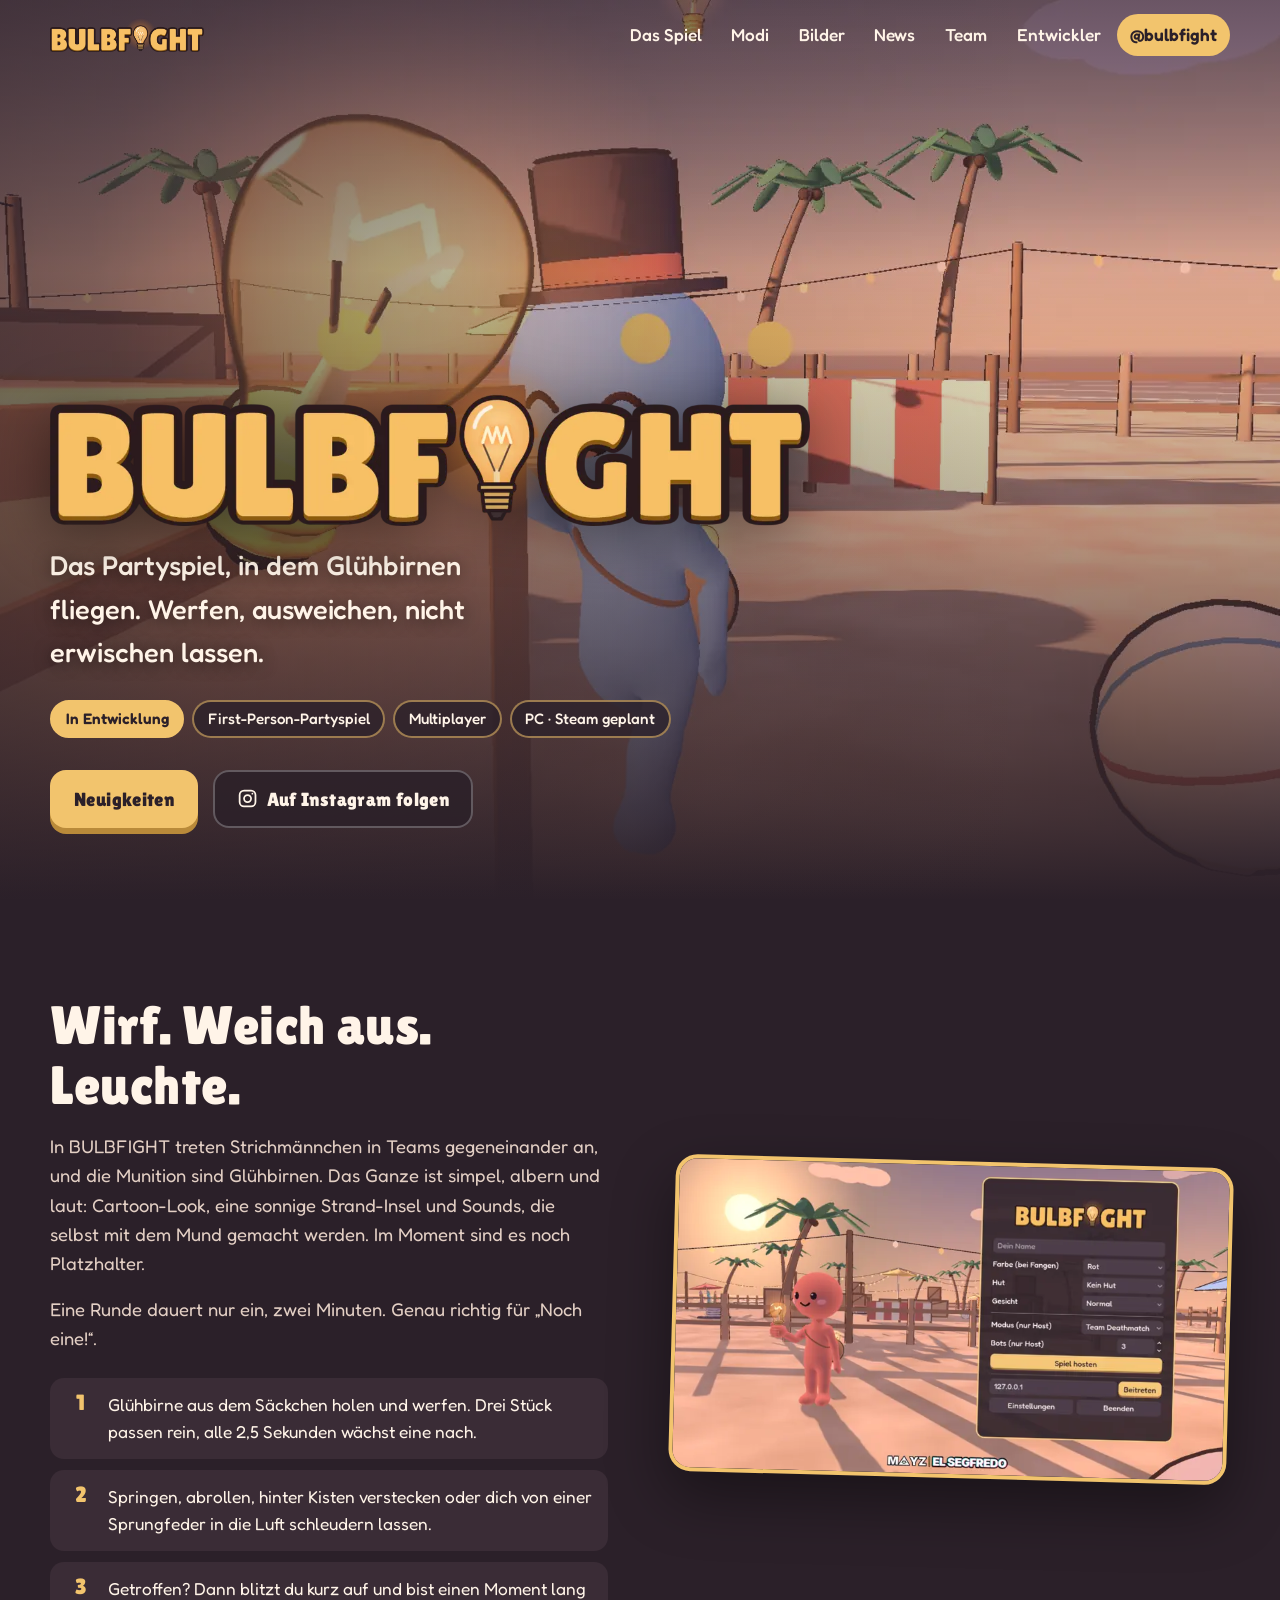
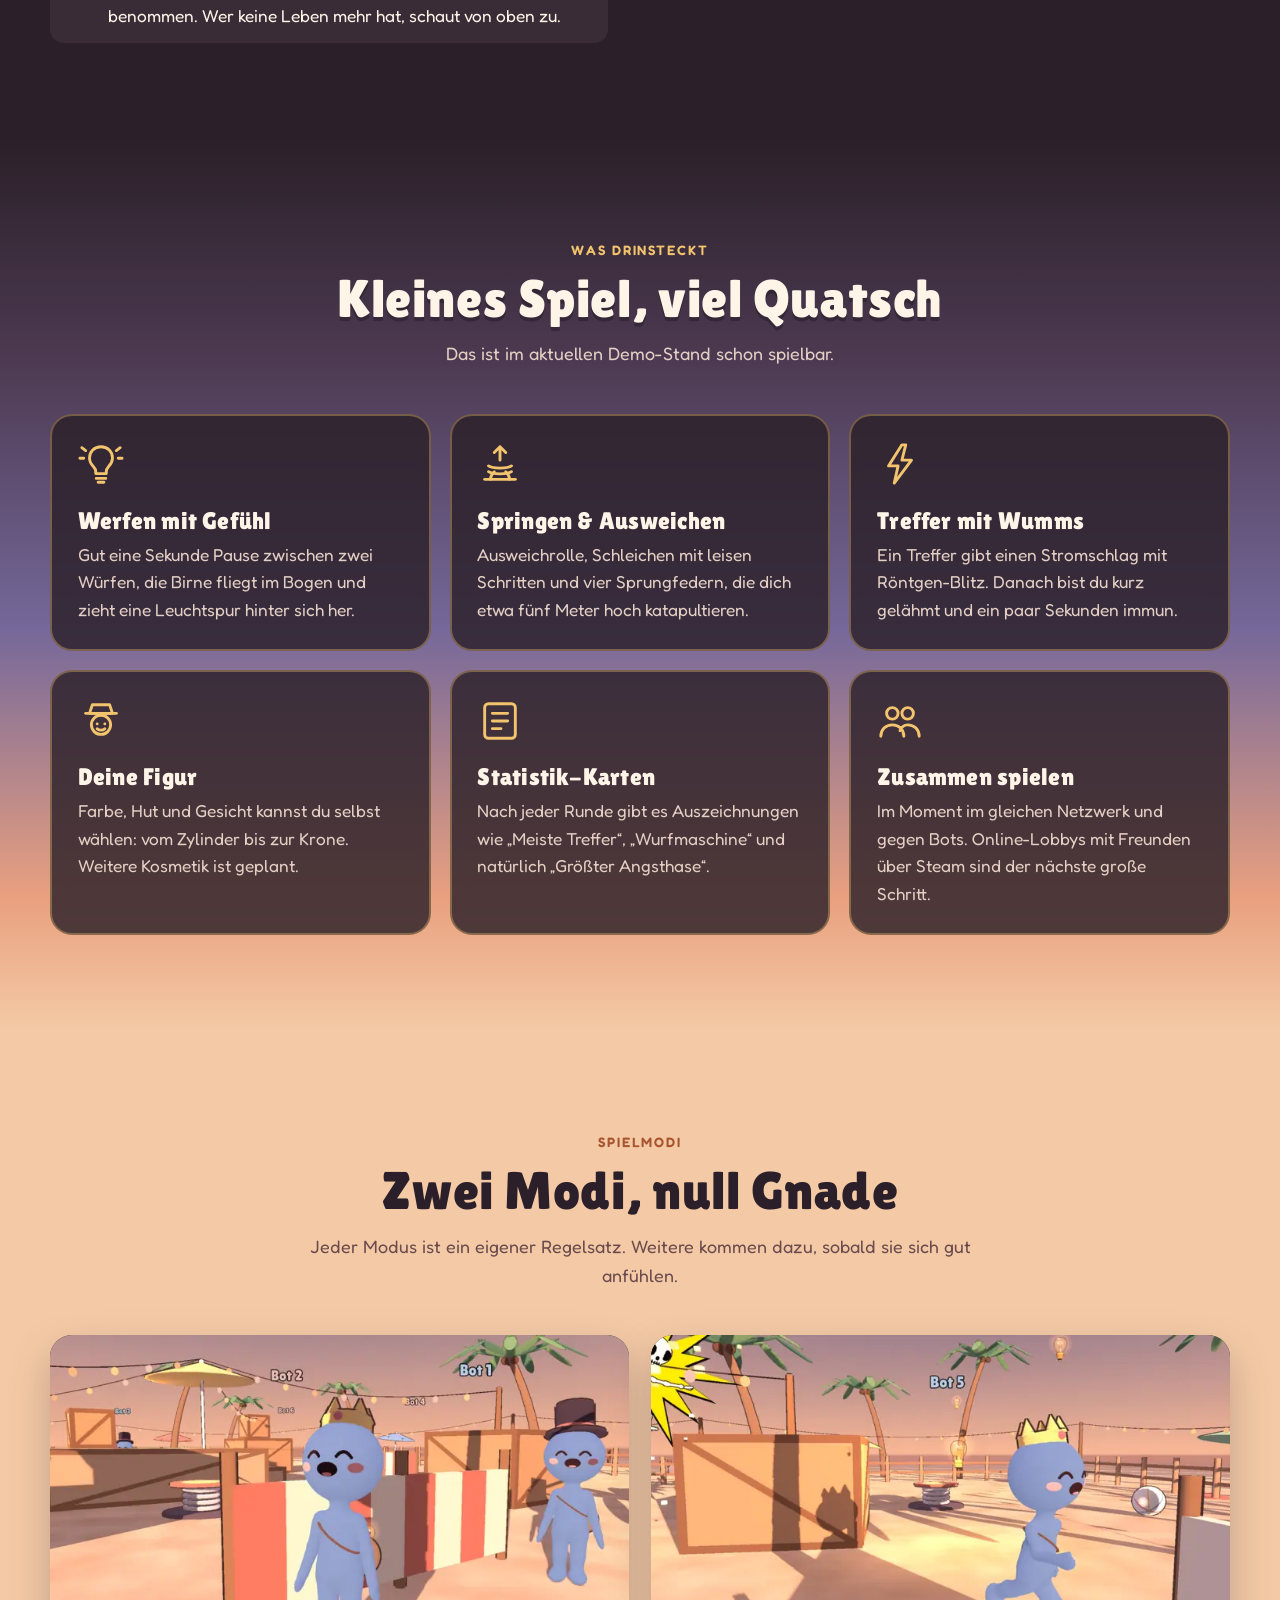
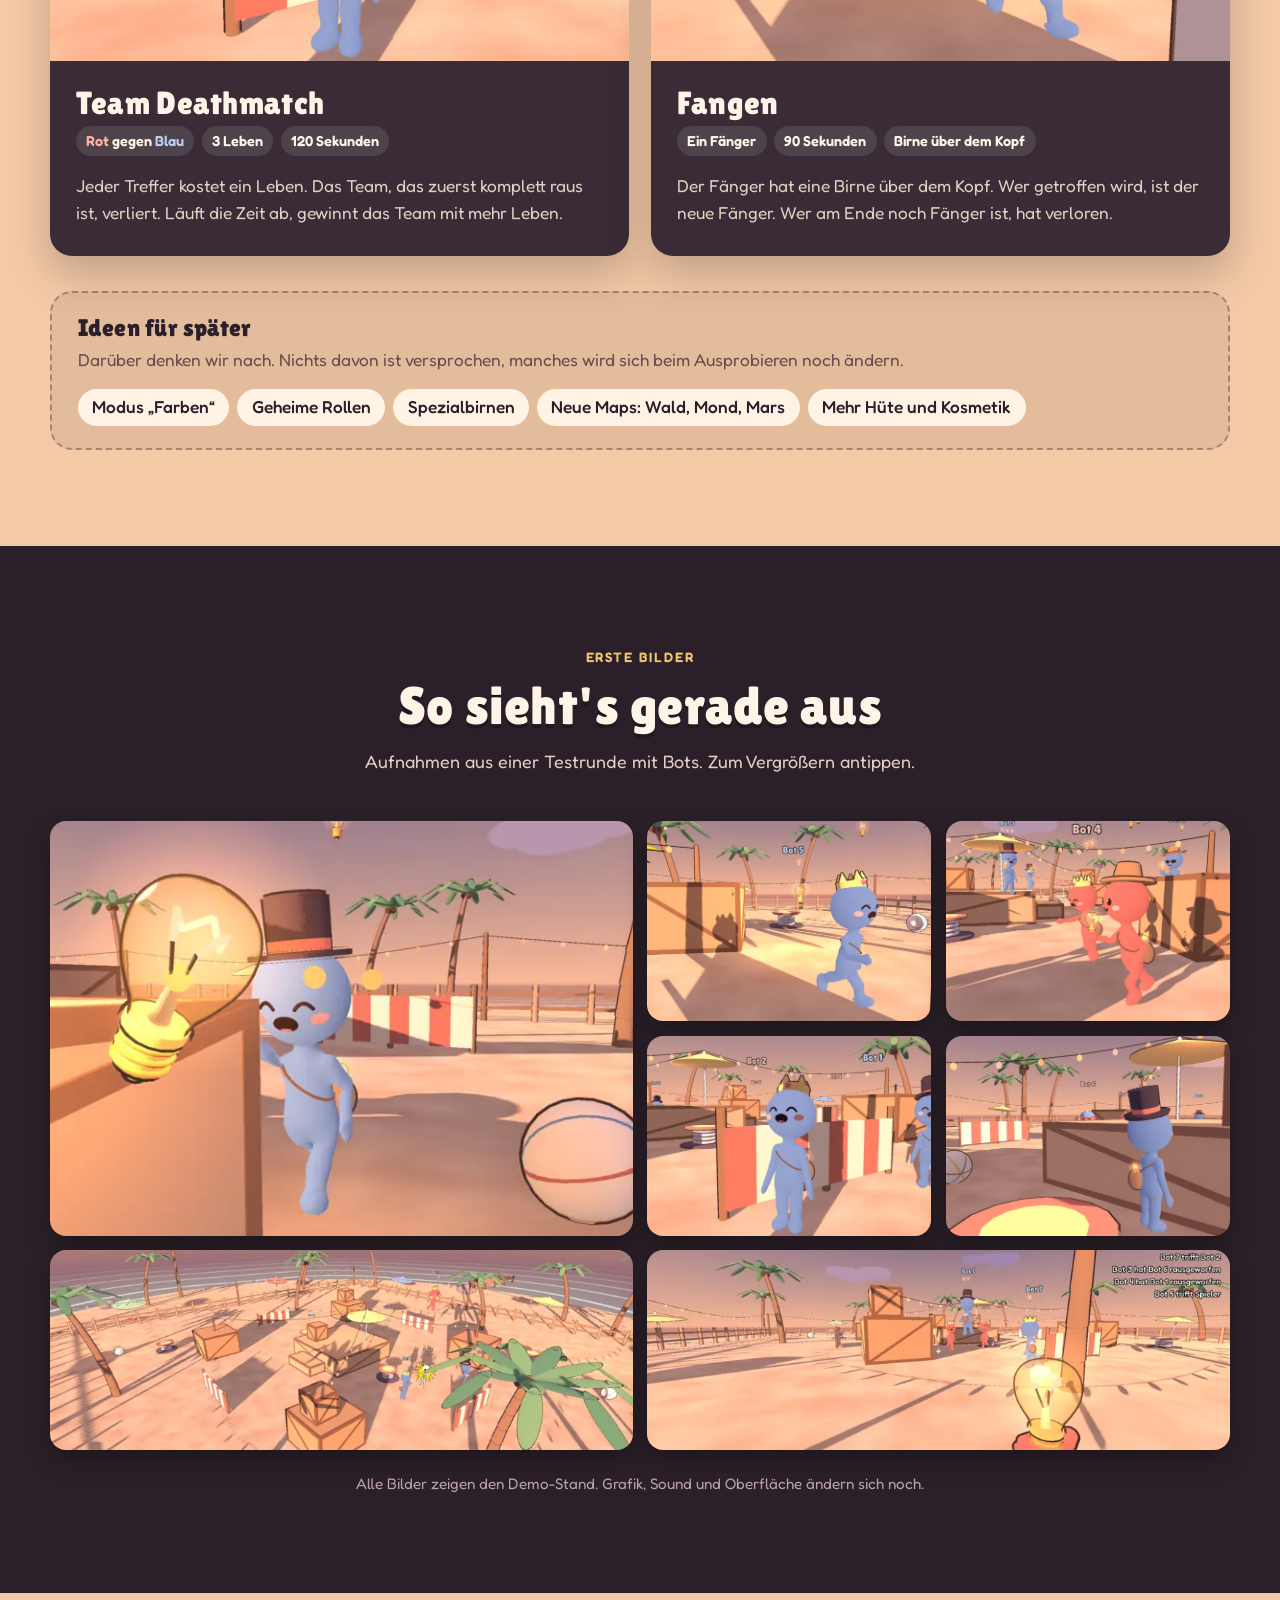
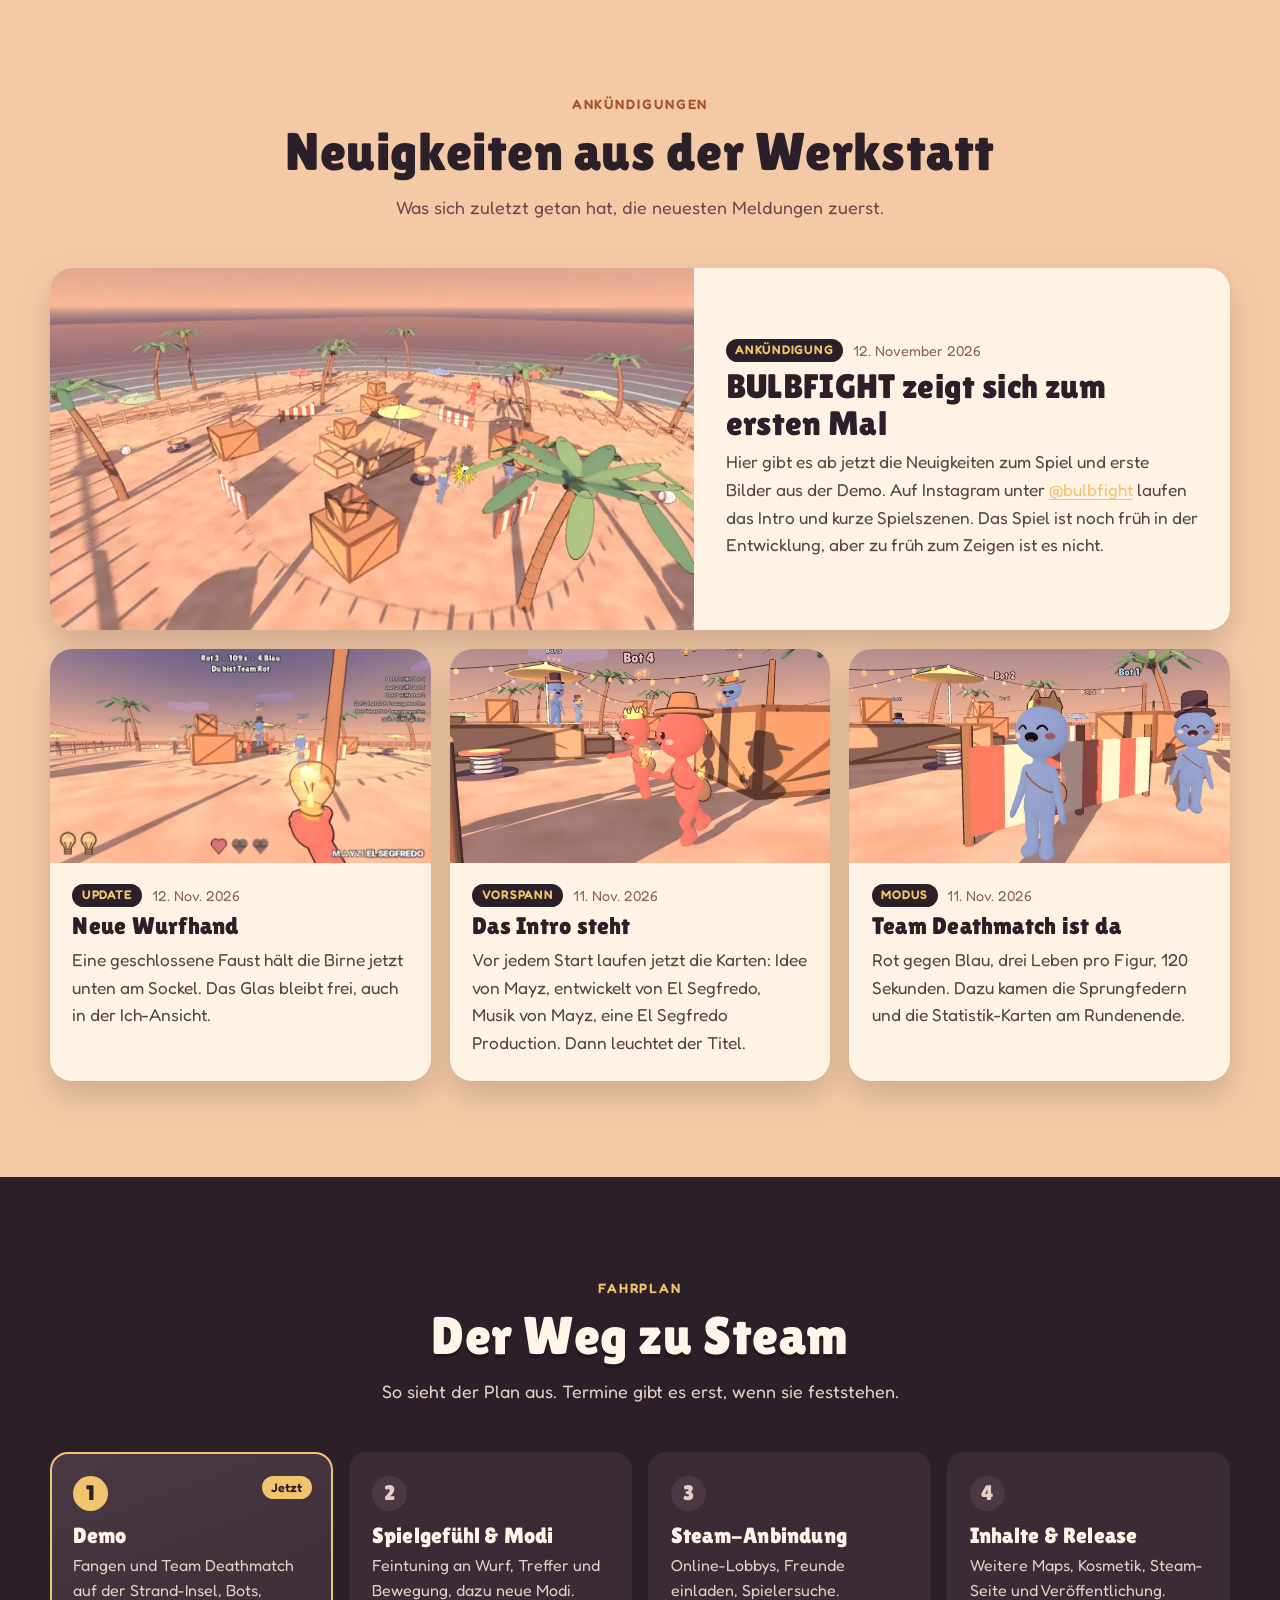
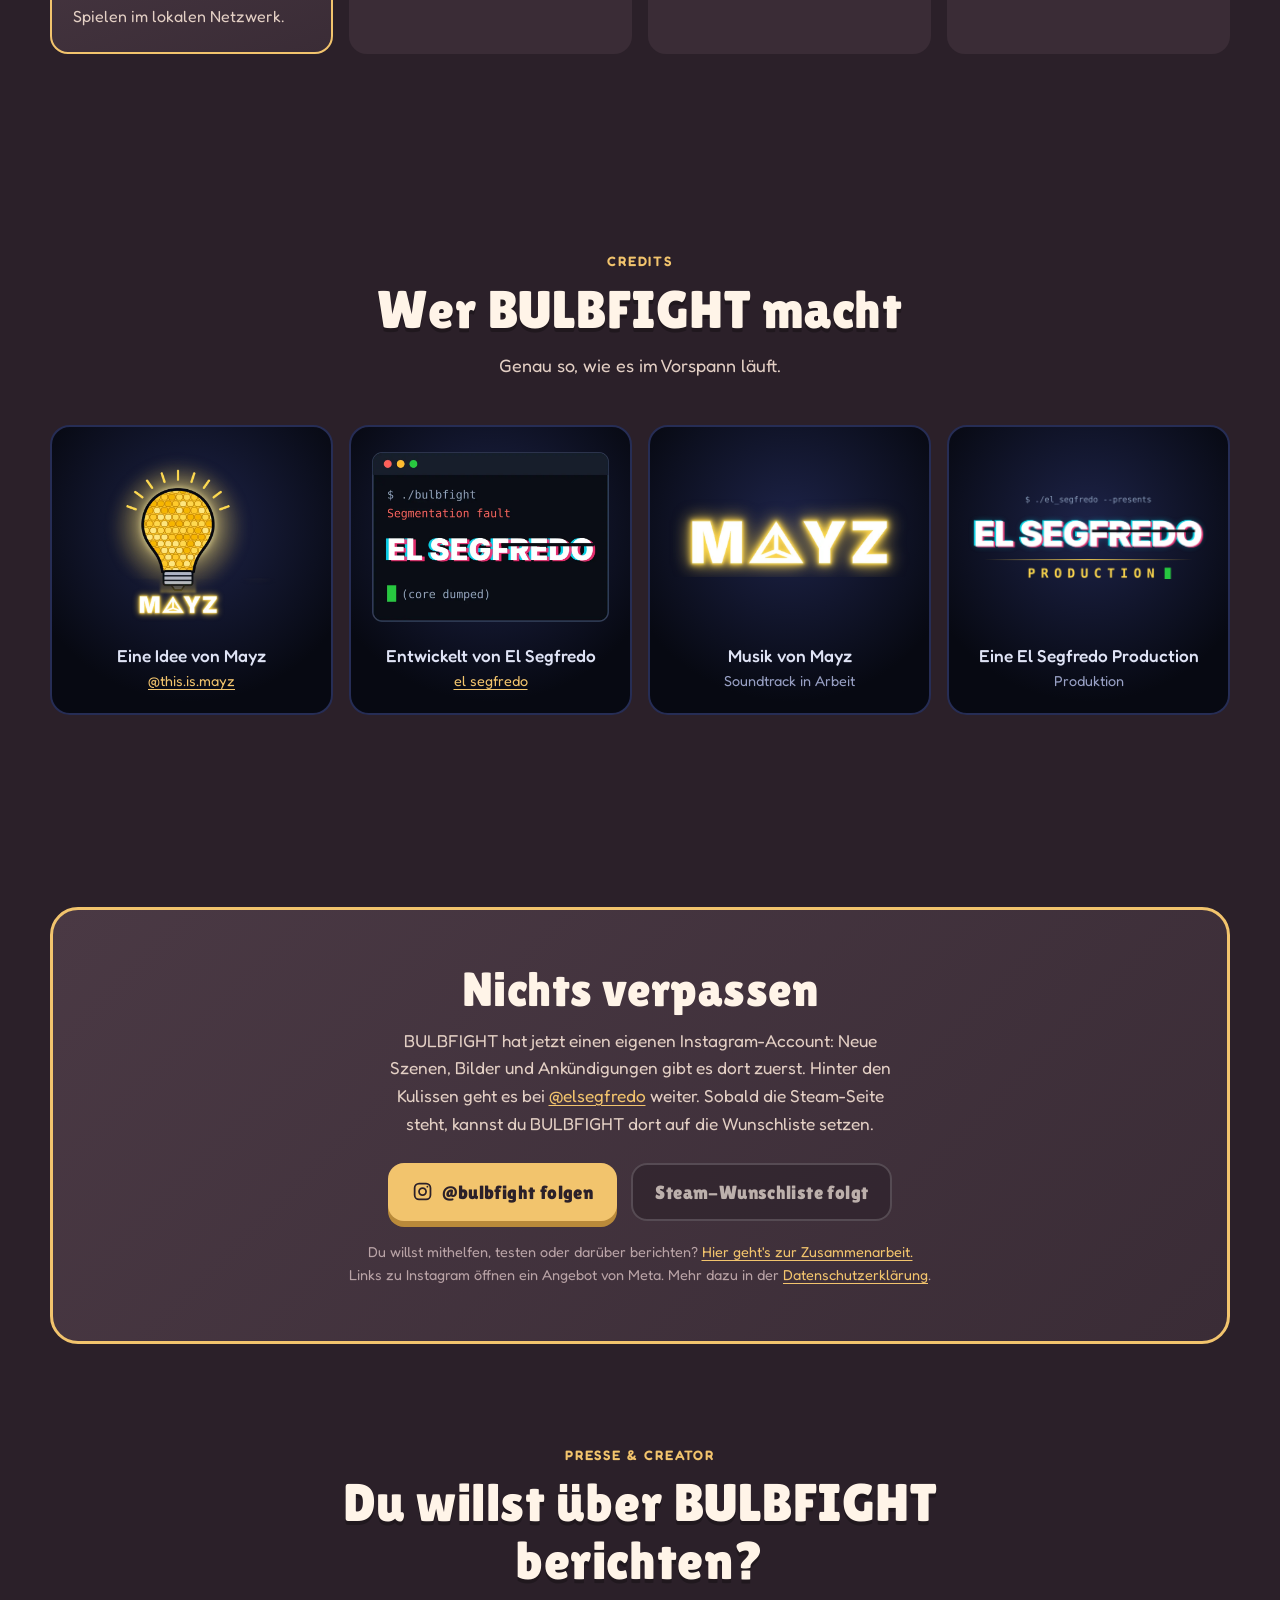
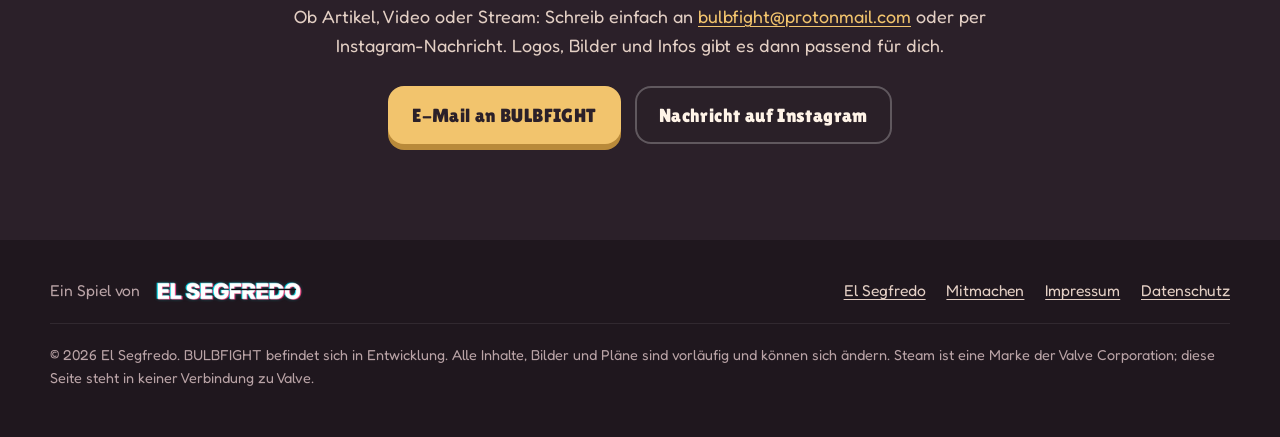
==== commit 0e8420a8: "Add files via upload" ====
--- a/index.html
+++ b/index.html
@@ -9,14 +9,14 @@
   <meta property="og:type" content="website">
   <meta property="og:title" content="BULBFIGHT – Das Partyspiel, in dem Glühbirnen fliegen">
   <meta property="og:description" content="Werfen, ausweichen, nicht erwischen lassen. Erste Bilder aus der Demo.">
-  <meta property="og:image" content="https://bulbfight.github.io/img/og-bulbfight.jpg">
+  <meta property="og:image" content="https://bulbfight.github.io/og-bulbfight.jpg">
   <meta property="og:url" content="https://bulbfight.github.io/">
   <link rel="canonical" href="https://bulbfight.github.io/">
   <meta property="og:locale" content="de_DE">
   <meta name="twitter:card" content="summary_large_image">
-  <link rel="icon" href="img/favicon.svg" type="image/svg+xml">
-  <link rel="apple-touch-icon" href="img/apple-touch-icon.png">
-  <link rel="preload" href="fonts/LilitaOne-Regular.ttf" as="font" type="font/ttf" crossorigin>
+  <link rel="icon" href="favicon.svg" type="image/svg+xml">
+  <link rel="apple-touch-icon" href="apple-touch-icon.png">
+  <link rel="preload" href="LilitaOne-Regular.ttf" as="font" type="font/ttf" crossorigin>
   <link rel="stylesheet" href="bulbfight.css">
 </head>
 <body>
@@ -24,7 +24,7 @@
 
   <header class="top" id="top">
     <div class="wrap">
-      <a href="./" aria-label="BULBFIGHT – nach oben"><img class="mini-logo" src="img/bulbfight-logo.webp" alt="BULBFIGHT" width="1200" height="265"></a>
+      <a href="./" aria-label="BULBFIGHT – nach oben"><img class="mini-logo" src="bulbfight-logo.webp" alt="BULBFIGHT" width="1200" height="265"></a>
       <button class="menu-btn" aria-expanded="false" aria-controls="spielnav">Menü</button>
       <nav id="spielnav" aria-label="Hauptnavigation">
         <a href="#spiel">Das Spiel</a>
@@ -42,10 +42,10 @@
     <!-- Start -->
     <section class="hero" aria-labelledby="titel" style="padding:0">
       <div class="bg">
-        <img src="img/wurf.webp" srcset="img/wurf-800.webp 800w, img/wurf.webp 1600w" sizes="100vw" alt="" width="1600" height="900" fetchpriority="high">
-      </div>
-      <div class="wrap">
-        <h1 id="titel"><img src="img/bulbfight-logo.webp" alt="BULBFIGHT" width="1200" height="265"></h1>
+        <img src="wurf.webp" srcset="wurf-800.webp 800w, wurf.webp 1600w" sizes="100vw" alt="" width="1600" height="900" fetchpriority="high">
+      </div>
+      <div class="wrap">
+        <h1 id="titel"><img src="bulbfight-logo.webp" alt="BULBFIGHT" width="1200" height="265"></h1>
         <p class="tagline">Das Partyspiel, in dem Glühbirnen fliegen. Werfen, ausweichen, nicht erwischen lassen.</p>
         <ul class="tags" aria-label="Status">
           <li class="hot">In Entwicklung</li>
@@ -77,7 +77,7 @@
           </ul>
         </div>
         <div class="shot">
-          <img src="img/figur.webp" srcset="img/figur-800.webp 800w, img/figur.webp 1600w" sizes="(max-width: 860px) 100vw, 560px" alt="Das Hauptmenü von BULBFIGHT: Links steht eine rote Figur mit einer Glühbirne in der Hand am Strand, rechts lassen sich Name, Farbe, Hut, Gesicht, Spielmodus und Anzahl der Bots einstellen." width="1600" height="900" loading="lazy">
+          <img src="figur.webp" srcset="figur-800.webp 800w, figur.webp 1600w" sizes="(max-width: 860px) 100vw, 560px" alt="Das Hauptmenü von BULBFIGHT: Links steht eine rote Figur mit einer Glühbirne in der Hand am Strand, rechts lassen sich Name, Farbe, Hut, Gesicht, Spielmodus und Anzahl der Bots einstellen." width="1600" height="900" loading="lazy">
         </div>
       </div>
     </section>
@@ -135,7 +135,7 @@
         </div>
         <div class="modes">
           <article class="mode">
-            <img src="img/team-blau-800.webp" srcset="img/team-blau-800.webp 800w, img/team-blau.webp 1600w" sizes="(max-width: 820px) 100vw, 580px" alt="Zwei blaue Figuren mit Krone und Zylinder stehen hinter einem gestreiften Windschutz." width="800" height="417" loading="lazy">
+            <img src="team-blau-800.webp" srcset="team-blau-800.webp 800w, team-blau.webp 1600w" sizes="(max-width: 820px) 100vw, 580px" alt="Zwei blaue Figuren mit Krone und Zylinder stehen hinter einem gestreiften Windschutz." width="800" height="417" loading="lazy">
             <div class="body">
               <h3>Team Deathmatch</h3>
               <ul class="facts" aria-label="Eckdaten"><li><span class="team-red">Rot</span> gegen <span class="team-blue">Blau</span></li><li>3 Leben</li><li>120 Sekunden</li></ul>
@@ -143,7 +143,7 @@
             </div>
           </article>
           <article class="mode">
-            <img src="img/treffer-800.webp" srcset="img/treffer-800.webp 800w, img/treffer.webp 1600w" sizes="(max-width: 820px) 100vw, 580px" alt="Eine blaue Figur mit Krone rennt davon, während links eine andere Figur getroffen wird und im Röntgen-Blitz aufleuchtet." width="800" height="417" loading="lazy">
+            <img src="treffer-800.webp" srcset="treffer-800.webp 800w, treffer.webp 1600w" sizes="(max-width: 820px) 100vw, 580px" alt="Eine blaue Figur mit Krone rennt davon, während links eine andere Figur getroffen wird und im Röntgen-Blitz aufleuchtet." width="800" height="417" loading="lazy">
             <div class="body">
               <h3>Fangen</h3>
               <ul class="facts" aria-label="Eckdaten"><li>Ein Fänger</li><li>90 Sekunden</li><li>Birne über dem Kopf</li></ul>
@@ -174,13 +174,13 @@
           <p>Aufnahmen aus einer Testrunde mit Bots. Zum Vergrößern antippen.</p>
         </div>
         <div class="gallery" id="galerie">
-          <button class="big" data-full="img/wurf.webp" aria-label="Bild vergrößern: Glühbirne im Anflug"><img src="img/wurf-800.webp" alt="Eine Glühbirne fliegt auf eine blaue Figur mit Zylinder zu, daneben liegt ein Wasserball im Sand." width="800" height="450" loading="lazy"></button>
-          <button data-full="img/treffer.webp" aria-label="Bild vergrößern: Treffer"><img src="img/treffer-800.webp" alt="Treffer mit Röntgen-Blitz, im Vordergrund rennt eine blaue Figur mit Krone." width="800" height="417" loading="lazy"></button>
-          <button data-full="img/angriff.webp" aria-label="Bild vergrößern: Angriff"><img src="img/angriff-800.webp" alt="Zwei rote Figuren holen zum Wurf aus." width="800" height="417" loading="lazy"></button>
-          <button data-full="img/team-blau.webp" aria-label="Bild vergrößern: Team Blau"><img src="img/team-blau-800.webp" alt="Zwei blaue Figuren mit Krone und Zylinder hinter einem Windschutz." width="800" height="417" loading="lazy"></button>
-          <button data-full="img/deckung.webp" aria-label="Bild vergrößern: In Deckung"><img src="img/deckung-800.webp" alt="Eine blaue Figur mit Zylinder versteckt sich hinter einer großen Holzkiste." width="800" height="417" loading="lazy"></button>
-          <button class="wide" data-full="img/insel.webp" aria-label="Bild vergrößern: Die Strand-Insel"><img src="img/insel-800.webp" alt="Die Strand-Insel von oben: Kisten, Palmen, Sonnenschirme, ein Holzdeck in der Mitte und ein Zaun am Rand, rundherum das Meer." width="800" height="450" loading="lazy"></button>
-          <button class="wide" data-full="img/ich-ansicht.webp" aria-label="Bild vergrößern: Ich-Ansicht"><img src="img/ich-ansicht-800.webp" alt="Ich-Ansicht: Die eigene Hand hält eine Glühbirne, unten sind Vorrat und Leben zu sehen." width="800" height="450" loading="lazy"></button>
+          <button class="big" data-full="wurf.webp" aria-label="Bild vergrößern: Glühbirne im Anflug"><img src="wurf-800.webp" alt="Eine Glühbirne fliegt auf eine blaue Figur mit Zylinder zu, daneben liegt ein Wasserball im Sand." width="800" height="450" loading="lazy"></button>
+          <button data-full="treffer.webp" aria-label="Bild vergrößern: Treffer"><img src="treffer-800.webp" alt="Treffer mit Röntgen-Blitz, im Vordergrund rennt eine blaue Figur mit Krone." width="800" height="417" loading="lazy"></button>
+          <button data-full="angriff.webp" aria-label="Bild vergrößern: Angriff"><img src="angriff-800.webp" alt="Zwei rote Figuren holen zum Wurf aus." width="800" height="417" loading="lazy"></button>
+          <button data-full="team-blau.webp" aria-label="Bild vergrößern: Team Blau"><img src="team-blau-800.webp" alt="Zwei blaue Figuren mit Krone und Zylinder hinter einem Windschutz." width="800" height="417" loading="lazy"></button>
+          <button data-full="deckung.webp" aria-label="Bild vergrößern: In Deckung"><img src="deckung-800.webp" alt="Eine blaue Figur mit Zylinder versteckt sich hinter einer großen Holzkiste." width="800" height="417" loading="lazy"></button>
+          <button class="wide" data-full="insel.webp" aria-label="Bild vergrößern: Die Strand-Insel"><img src="insel-800.webp" alt="Die Strand-Insel von oben: Kisten, Palmen, Sonnenschirme, ein Holzdeck in der Mitte und ein Zaun am Rand, rundherum das Meer." width="800" height="450" loading="lazy"></button>
+          <button class="wide" data-full="ich-ansicht.webp" aria-label="Bild vergrößern: Ich-Ansicht"><img src="ich-ansicht-800.webp" alt="Ich-Ansicht: Die eigene Hand hält eine Glühbirne, unten sind Vorrat und Leben zu sehen." width="800" height="450" loading="lazy"></button>
         </div>
         <p class="note">Alle Bilder zeigen den Demo-Stand. Grafik, Sound und Oberfläche ändern sich noch.</p>
       </div>
@@ -205,7 +205,7 @@
         </div>
         <div class="news">
           <article class="post featured">
-            <img src="img/insel-800.webp" srcset="img/insel-800.webp 800w, img/insel.webp 1600w" sizes="(max-width: 640px) 100vw, 640px" alt="Die Strand-Insel aus der Vogelperspektive." width="800" height="450" loading="lazy">
+            <img src="insel-800.webp" srcset="insel-800.webp 800w, insel.webp 1600w" sizes="(max-width: 640px) 100vw, 640px" alt="Die Strand-Insel aus der Vogelperspektive." width="800" height="450" loading="lazy">
             <div class="body">
               <p class="meta"><span class="tag">Ankündigung</span><time datetime="2026-11-12">12. November 2026</time></p>
               <h3>BULBFIGHT zeigt sich zum ersten Mal</h3>
@@ -213,7 +213,7 @@
             </div>
           </article>
           <article class="post">
-            <img src="img/ich-ansicht-800.webp" alt="Ich-Ansicht mit der neuen Wurfhand." width="800" height="450" loading="lazy">
+            <img src="ich-ansicht-800.webp" alt="Ich-Ansicht mit der neuen Wurfhand." width="800" height="450" loading="lazy">
             <div class="body">
               <p class="meta"><span class="tag">Update</span><time datetime="2026-11-12">12. Nov. 2026</time></p>
               <h3>Neue Wurfhand</h3>
@@ -221,7 +221,7 @@
             </div>
           </article>
           <article class="post">
-            <img src="img/angriff-800.webp" alt="Zwei rote Figuren beim Wurf." width="800" height="417" loading="lazy">
+            <img src="angriff-800.webp" alt="Zwei rote Figuren beim Wurf." width="800" height="417" loading="lazy">
             <div class="body">
               <p class="meta"><span class="tag">Vorspann</span><time datetime="2026-11-11">11. Nov. 2026</time></p>
               <h3>Das Intro steht</h3>
@@ -229,7 +229,7 @@
             </div>
           </article>
           <article class="post">
-            <img src="img/team-blau-800.webp" alt="Team Blau hinter einem Windschutz." width="800" height="417" loading="lazy">
+            <img src="team-blau-800.webp" alt="Team Blau hinter einem Windschutz." width="800" height="417" loading="lazy">
             <div class="body">
               <p class="meta"><span class="tag">Modus</span><time datetime="2026-11-11">11. Nov. 2026</time></p>
               <h3>Team Deathmatch ist da</h3>
@@ -266,10 +266,10 @@
           <p>Genau so, wie es im Vorspann läuft.</p>
         </div>
         <div class="credits">
-          <div class="credit"><div class="logo"><img src="img/mayz-idee.webp" alt="Mayz-Logo mit Glühbirne" width="600" height="575" loading="lazy"></div><p>Eine Idee von Mayz<small><a href="https://www.instagram.com/this.is.mayz/" rel="noopener noreferrer" target="_blank">@this.is.mayz</a></small></p></div>
-          <div class="credit"><div class="logo"><img src="img/el-segfredo-terminal.webp" alt="El-Segfredo-Logo im Terminalfenster" width="900" height="643" loading="lazy"></div><p>Entwickelt von El Segfredo<small><a href="https://elsegfredo.github.io/">el segfredo</a></small></p></div>
-          <div class="credit"><div class="logo"><img src="img/mayz-musik.webp" alt="MAYZ-Schriftzug mit leuchtendem Dreieck als A" width="700" height="229" loading="lazy"></div><p>Musik von Mayz<small>Soundtrack in Arbeit</small></p></div>
-          <div class="credit"><div class="logo"><img src="img/el-segfredo-production.webp" alt="El Segfredo Production" width="1000" height="345" loading="lazy"></div><p>Eine El Segfredo Production<small>Produktion</small></p></div>
+          <div class="credit"><div class="logo"><img src="mayz-idee.webp" alt="Mayz-Logo mit Glühbirne" width="600" height="575" loading="lazy"></div><p>Eine Idee von Mayz<small><a href="https://www.instagram.com/this.is.mayz/" rel="noopener noreferrer" target="_blank">@this.is.mayz</a></small></p></div>
+          <div class="credit"><div class="logo"><img src="el-segfredo-terminal.webp" alt="El-Segfredo-Logo im Terminalfenster" width="900" height="643" loading="lazy"></div><p>Entwickelt von El Segfredo<small><a href="https://elsegfredo.github.io/">el segfredo</a></small></p></div>
+          <div class="credit"><div class="logo"><img src="mayz-musik.webp" alt="MAYZ-Schriftzug mit leuchtendem Dreieck als A" width="700" height="229" loading="lazy"></div><p>Musik von Mayz<small>Soundtrack in Arbeit</small></p></div>
+          <div class="credit"><div class="logo"><img src="el-segfredo-production.webp" alt="El Segfredo Production" width="1000" height="345" loading="lazy"></div><p>Eine El Segfredo Production<small>Produktion</small></p></div>
         </div>
       </div>
     </section>
@@ -312,7 +312,7 @@
     <div class="wrap">
       <div class="by">
         <span>Ein Spiel von</span>
-        <a href="https://elsegfredo.github.io/" aria-label="El Segfredo"><img src="img/el-segfredo-schriftzug.webp" alt="El Segfredo" width="900" height="130"></a>
+        <a href="https://elsegfredo.github.io/" aria-label="El Segfredo"><img src="el-segfredo-schriftzug.webp" alt="El Segfredo" width="900" height="130"></a>
       </div>
       <nav aria-label="Rechtliches">
         <a href="https://elsegfredo.github.io/">El Segfredo</a>
--- a/bulbfight.css
+++ b/bulbfight.css
@@ -1,7 +1,7 @@
 /* BULBFIGHT – Spielseite. Schriften liegen lokal (Lilita One, Fredoka; SIL Open Font License). */
 
-@font-face { font-family: "Lilita One"; src: url("fonts/LilitaOne-Regular.ttf") format("truetype"); font-weight: 400; font-display: swap; }
-@font-face { font-family: "Fredoka"; src: url("fonts/Fredoka.ttf") format("truetype"); font-weight: 300 700; font-display: swap; }
+@font-face { font-family: "Lilita One"; src: url("LilitaOne-Regular.ttf") format("truetype"); font-weight: 400; font-display: swap; }
+@font-face { font-family: "Fredoka"; src: url("Fredoka.ttf") format("truetype"); font-weight: 300 700; font-display: swap; }
 
 :root {
   --plum: #2b2029;
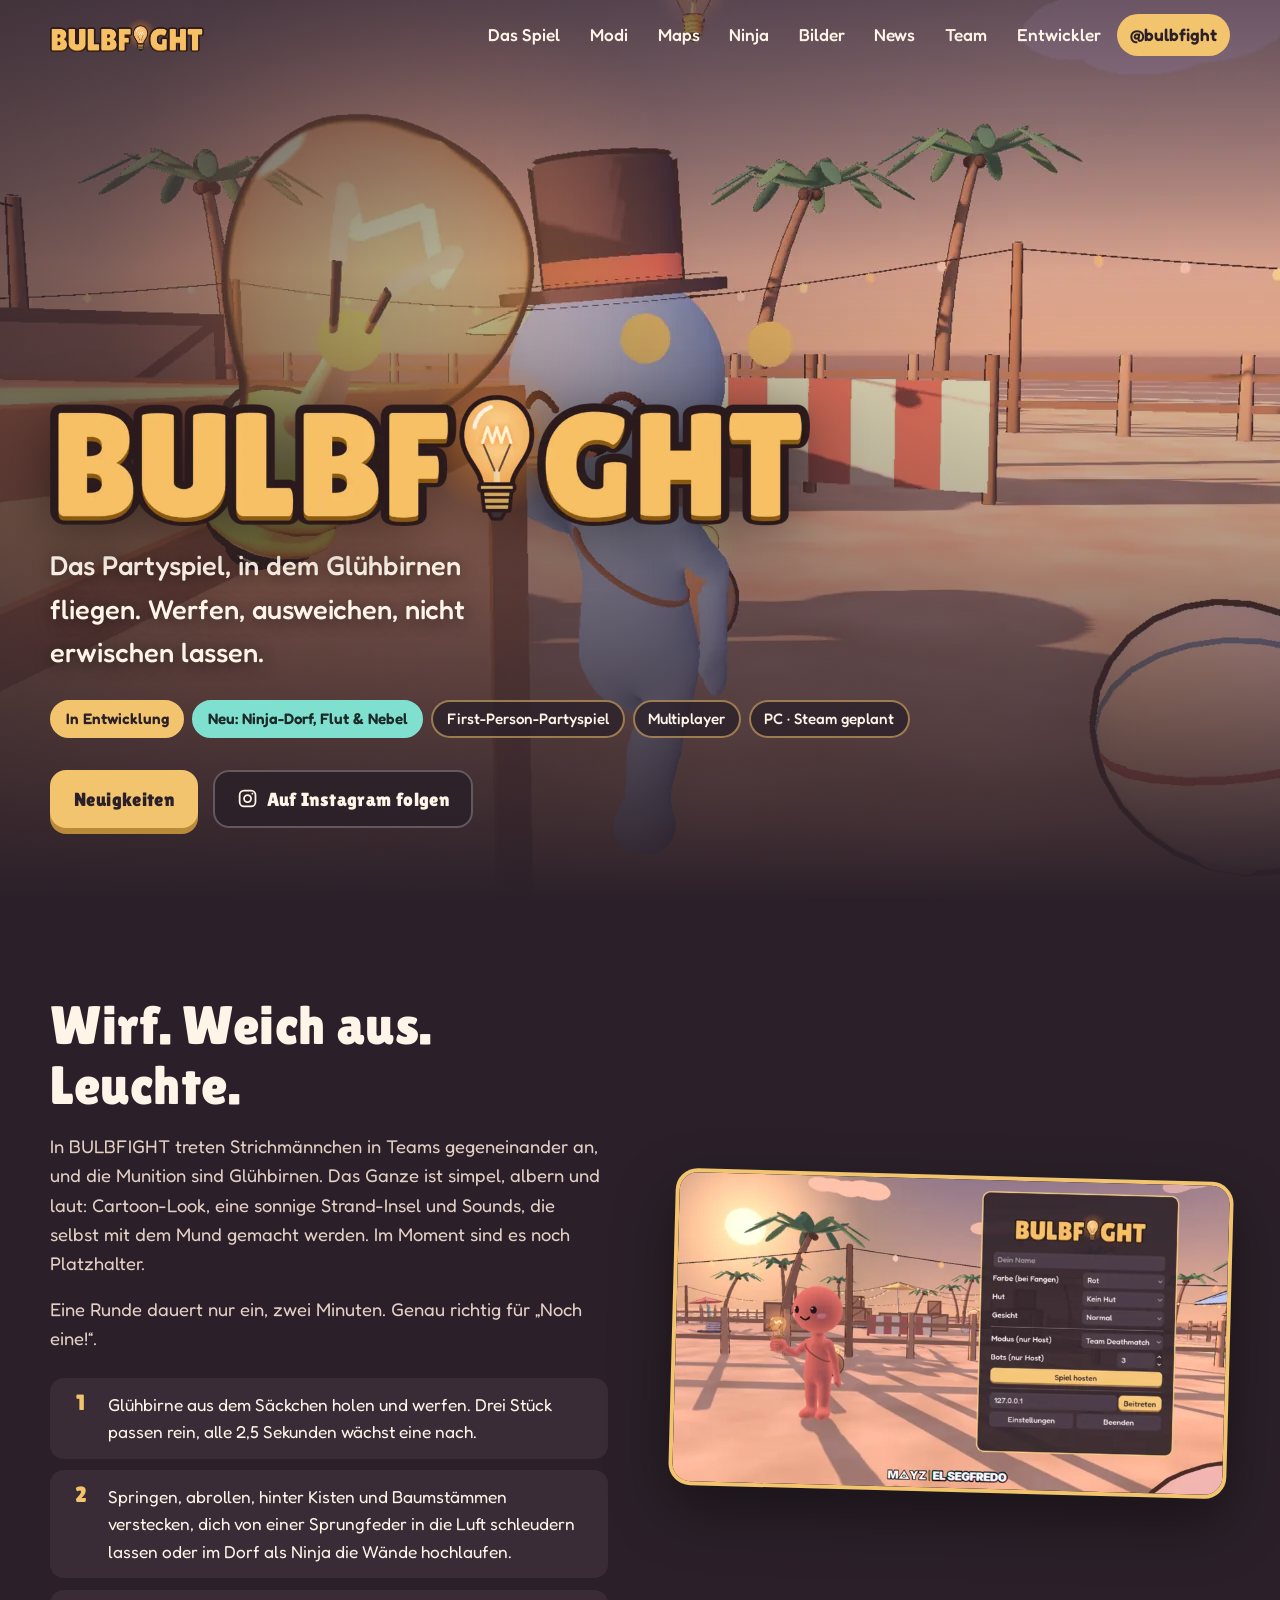
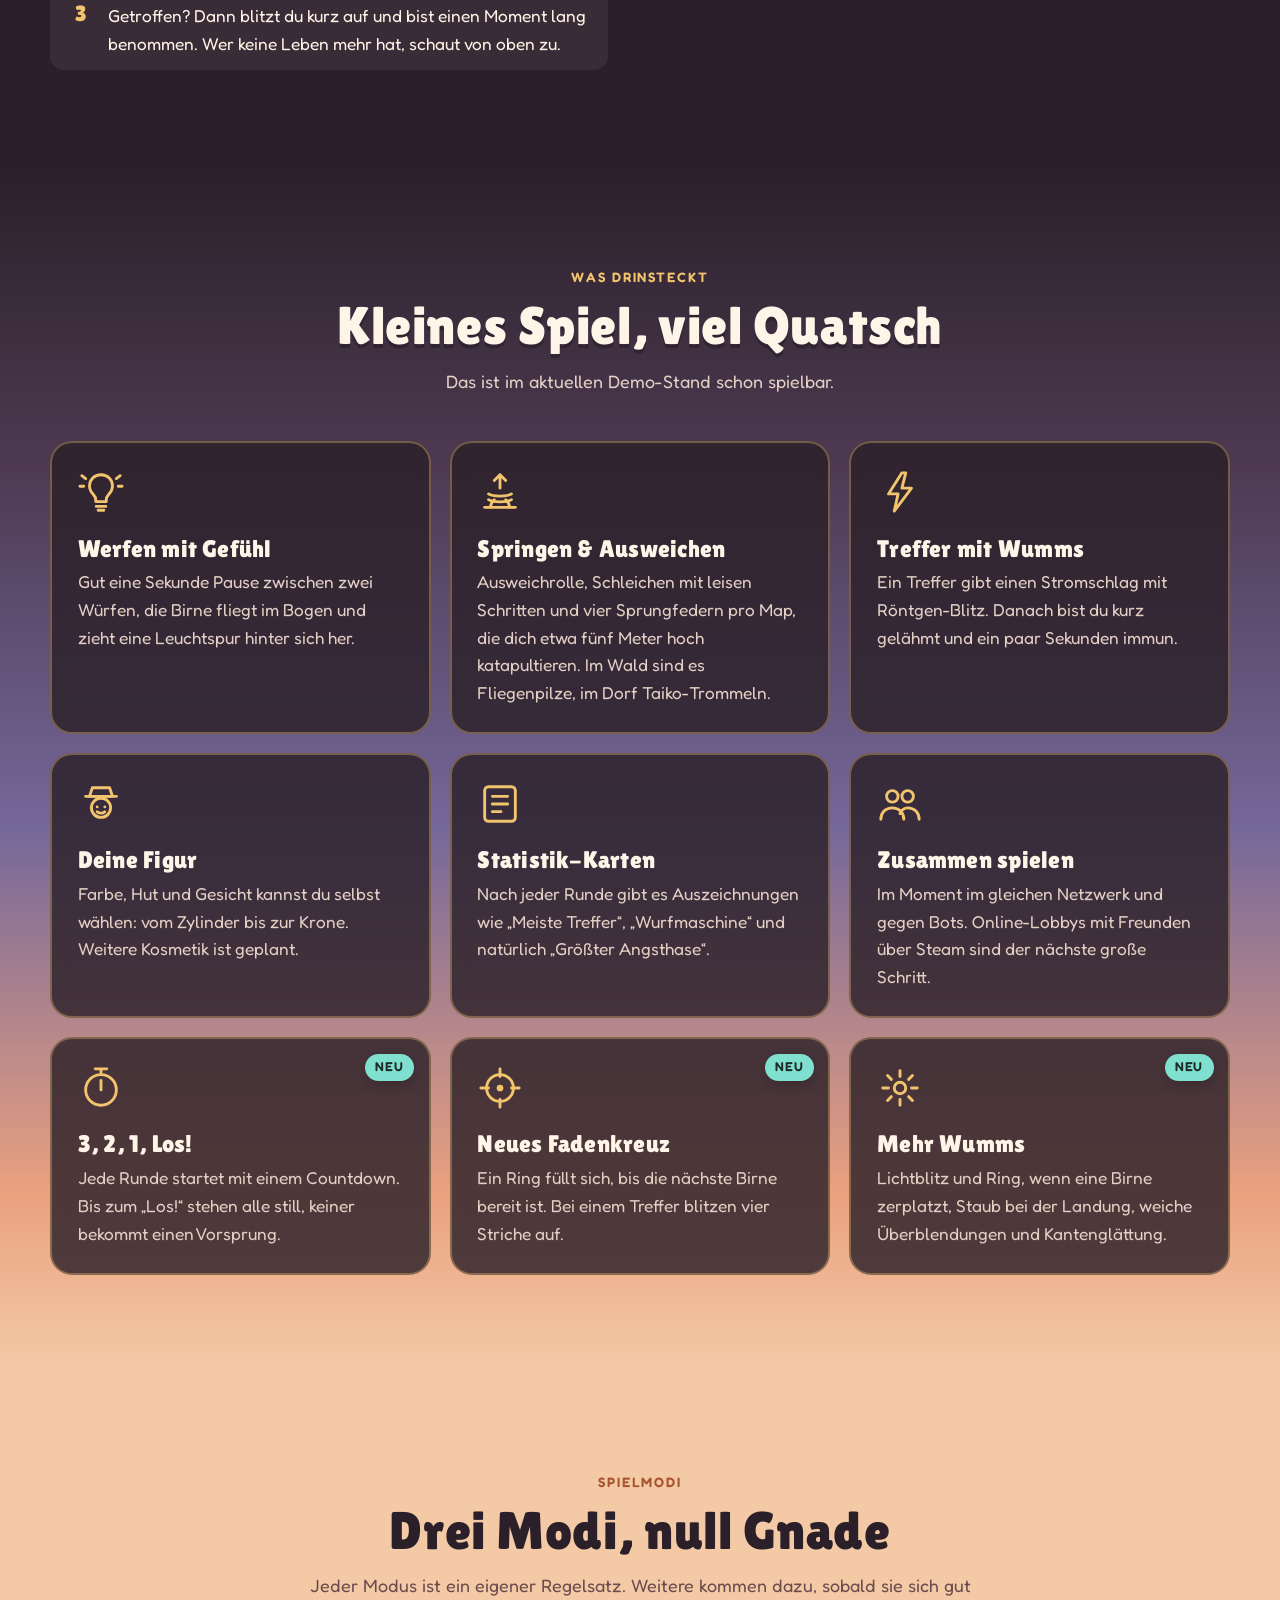
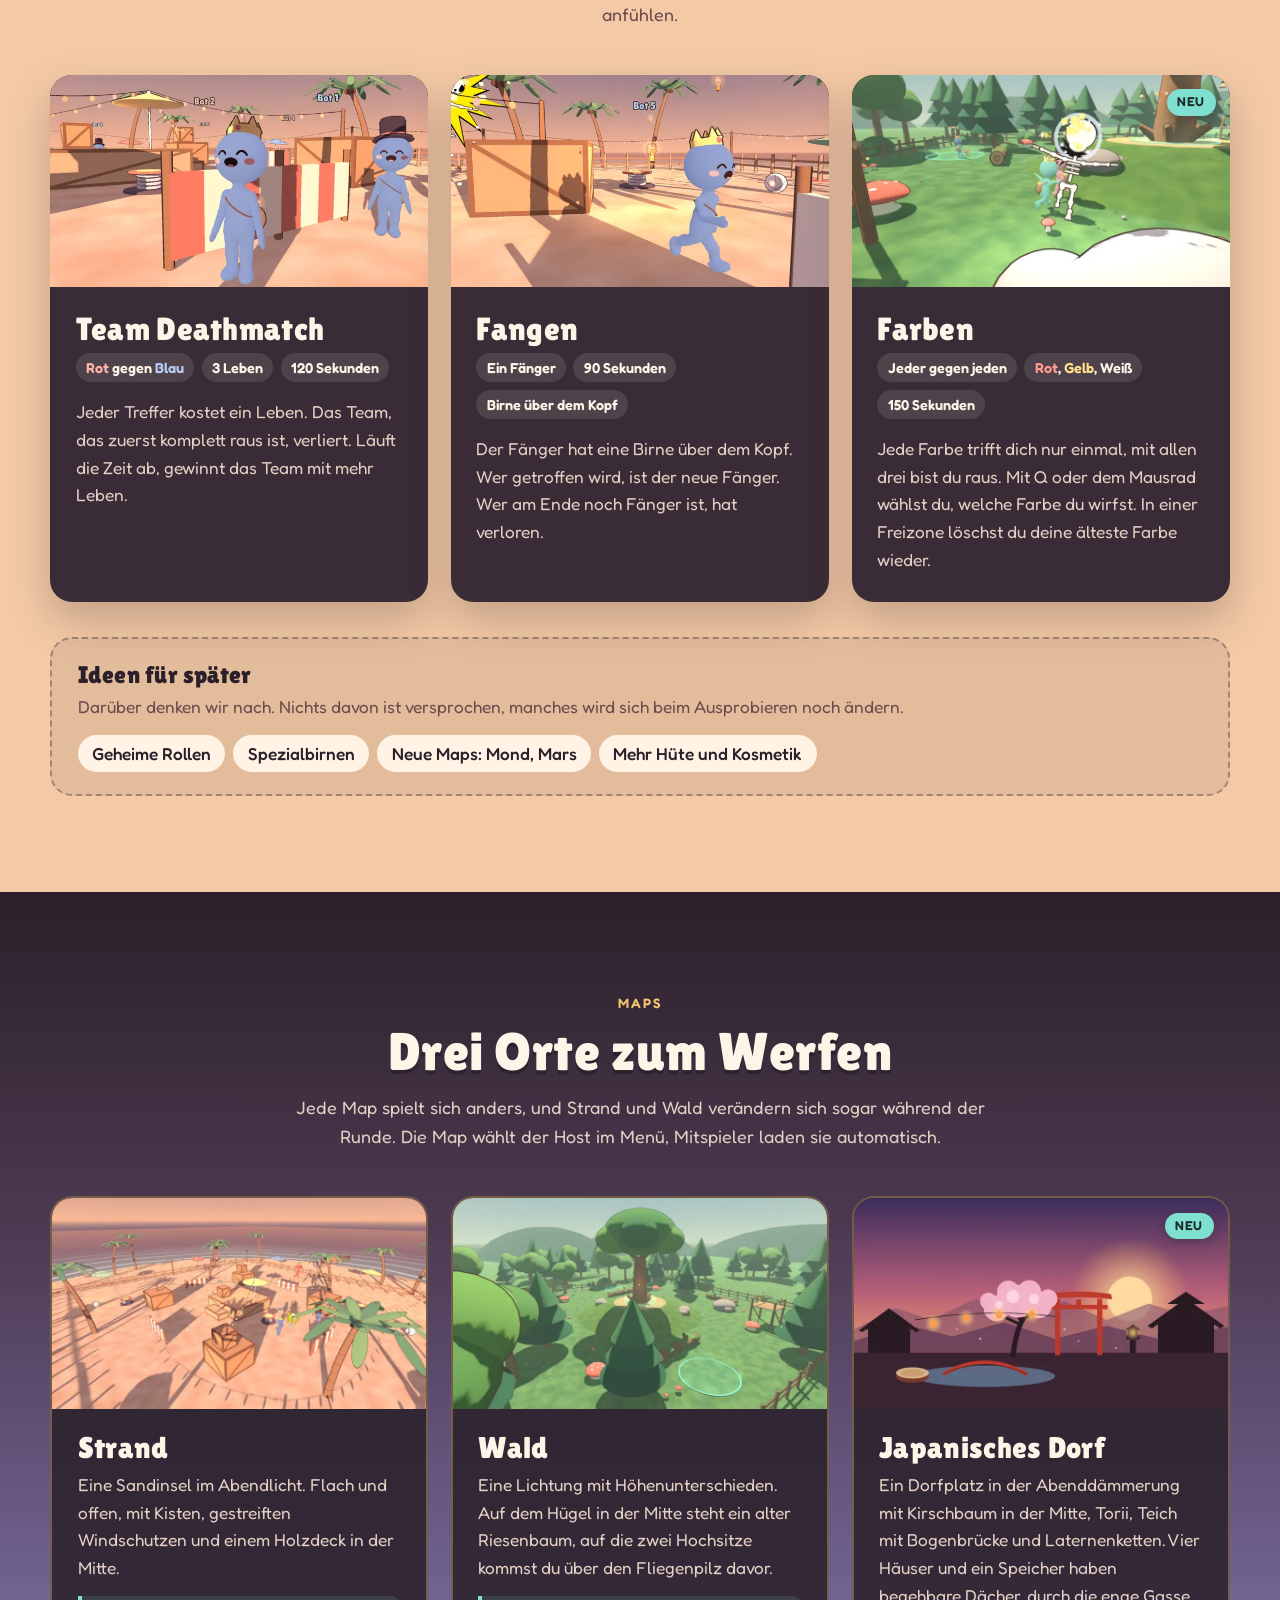
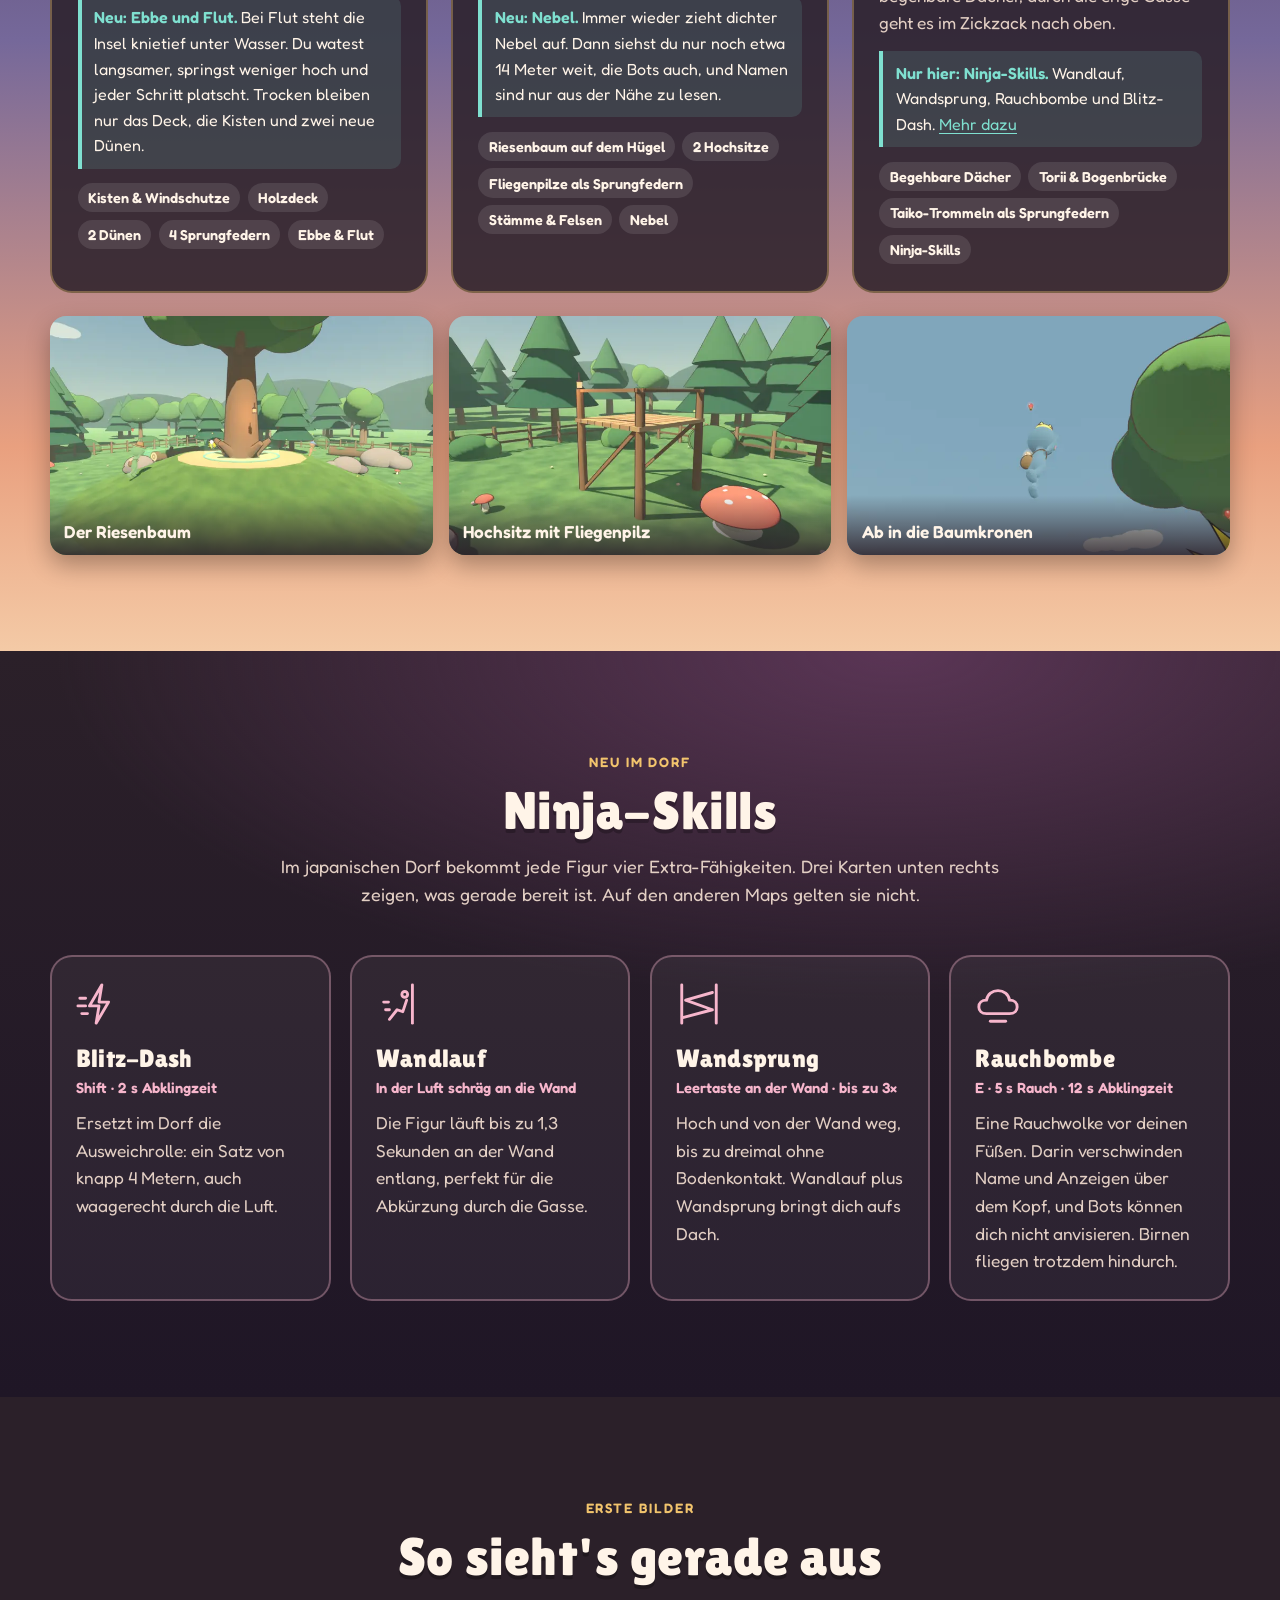
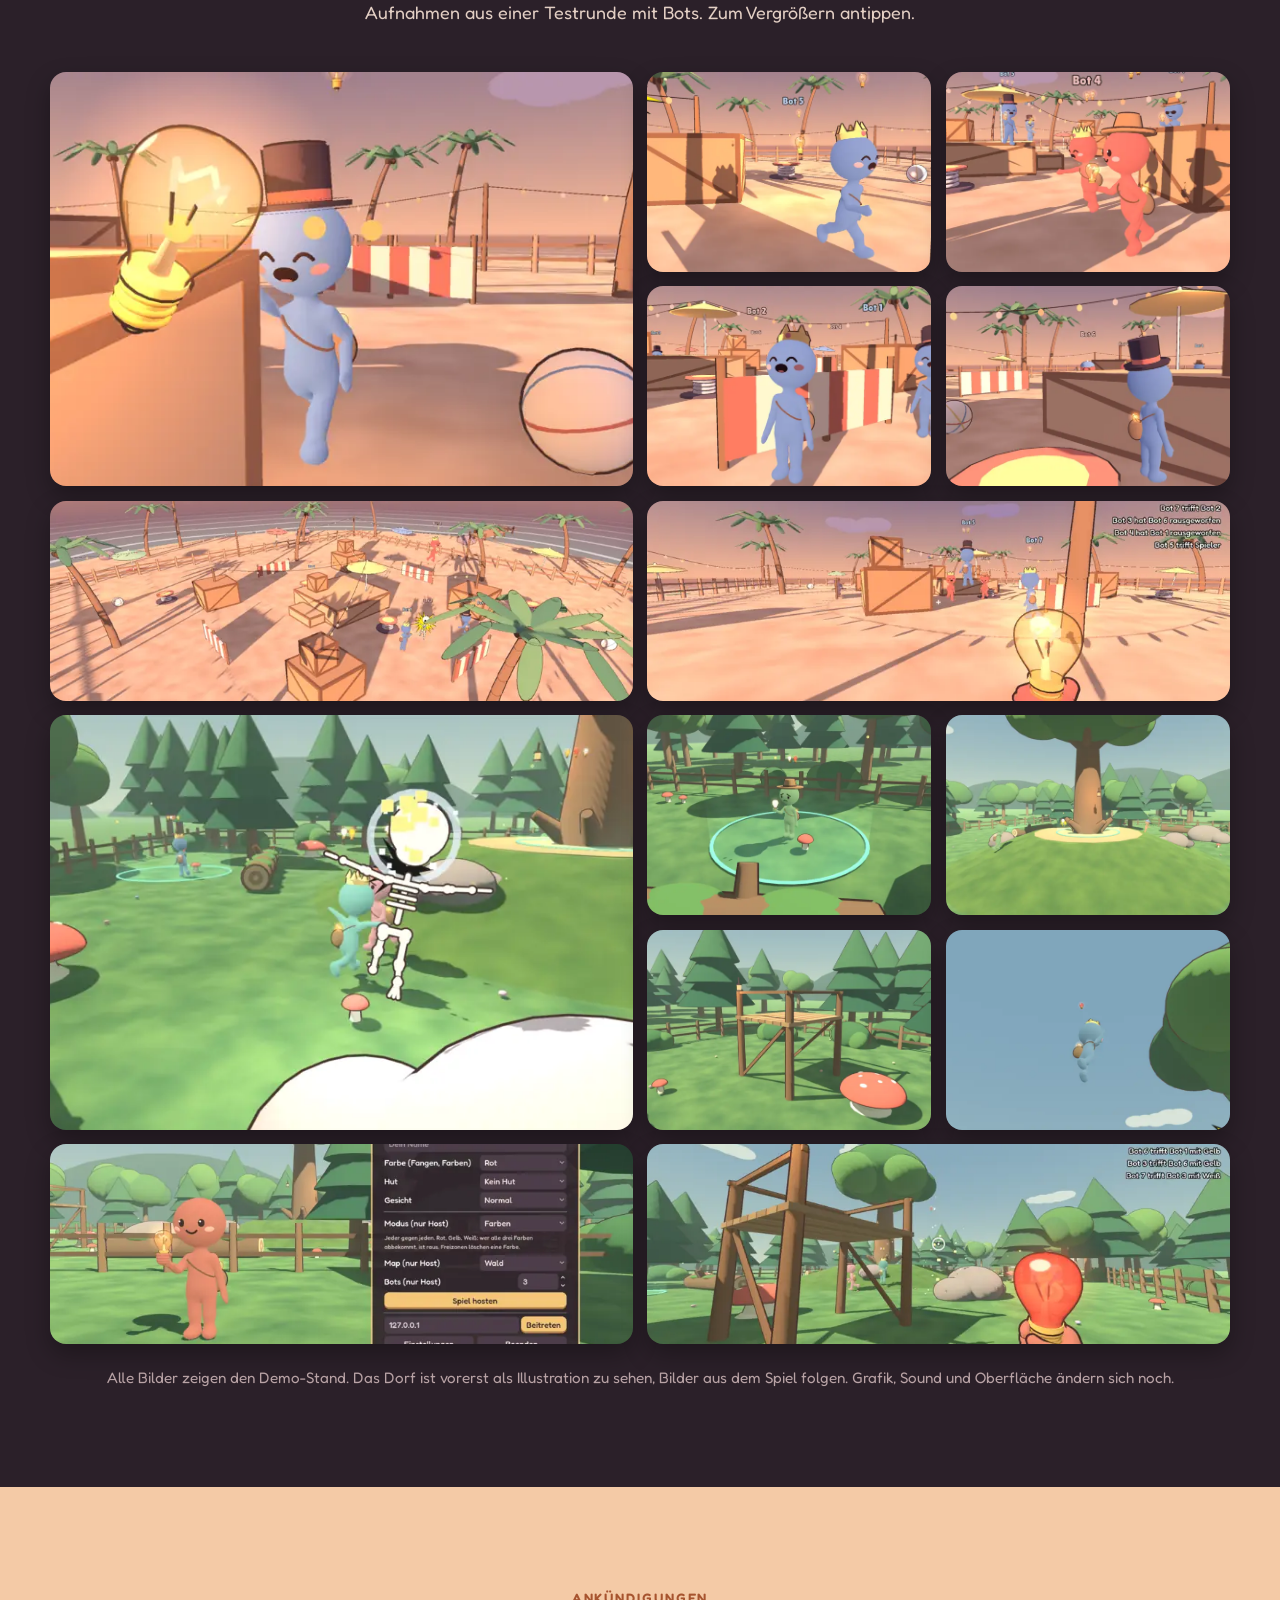
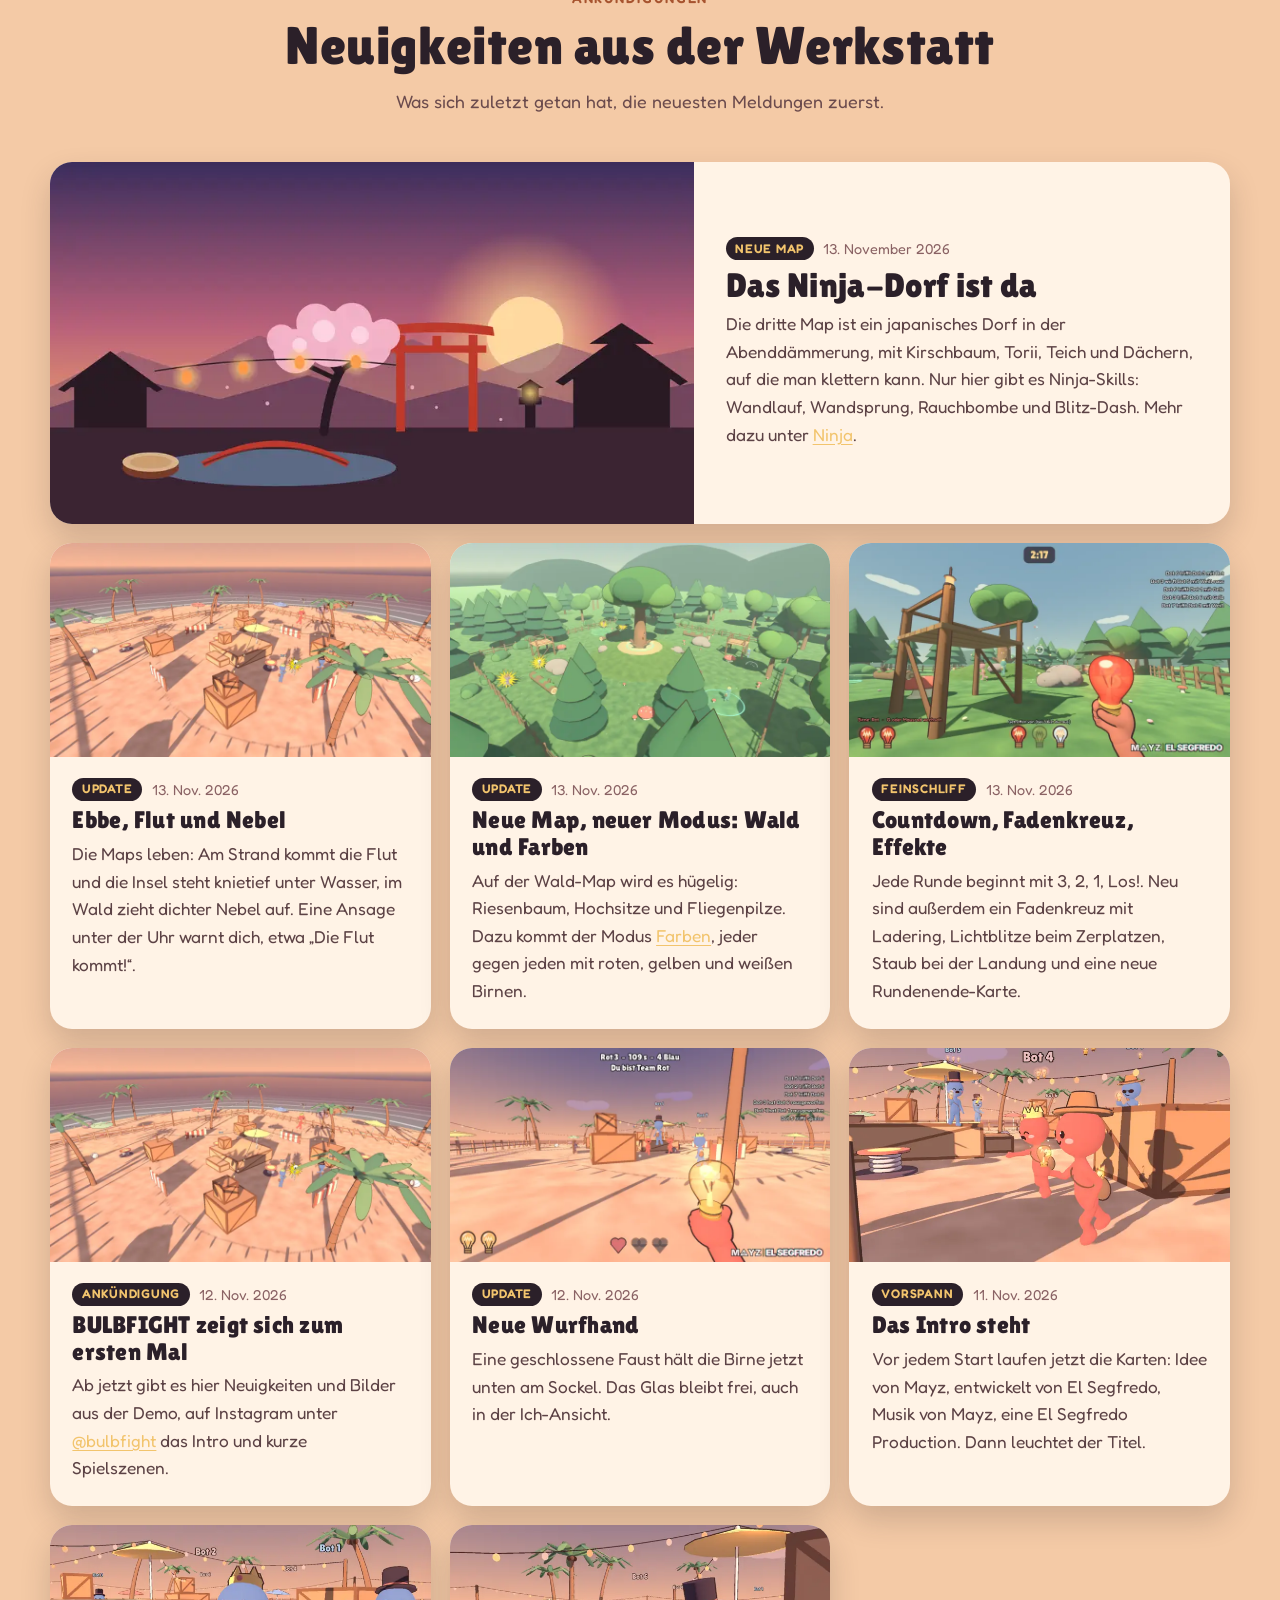
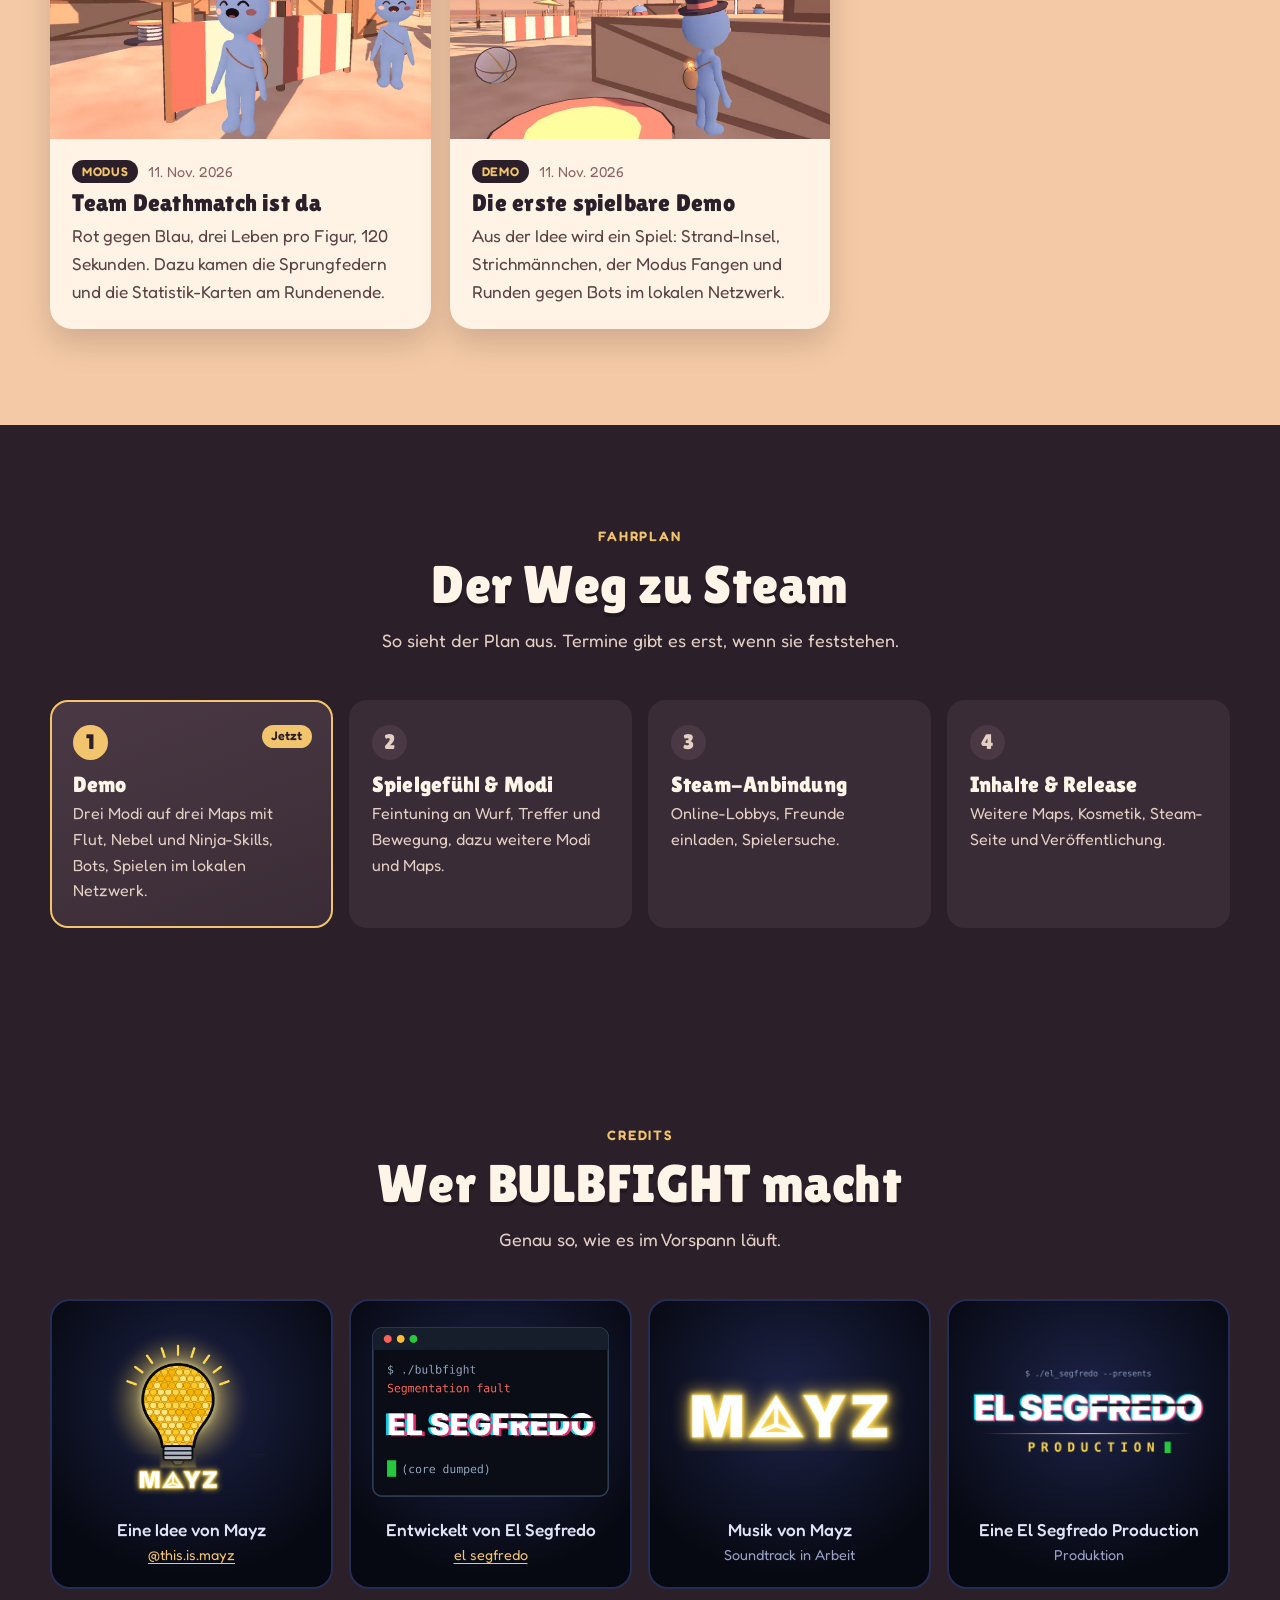
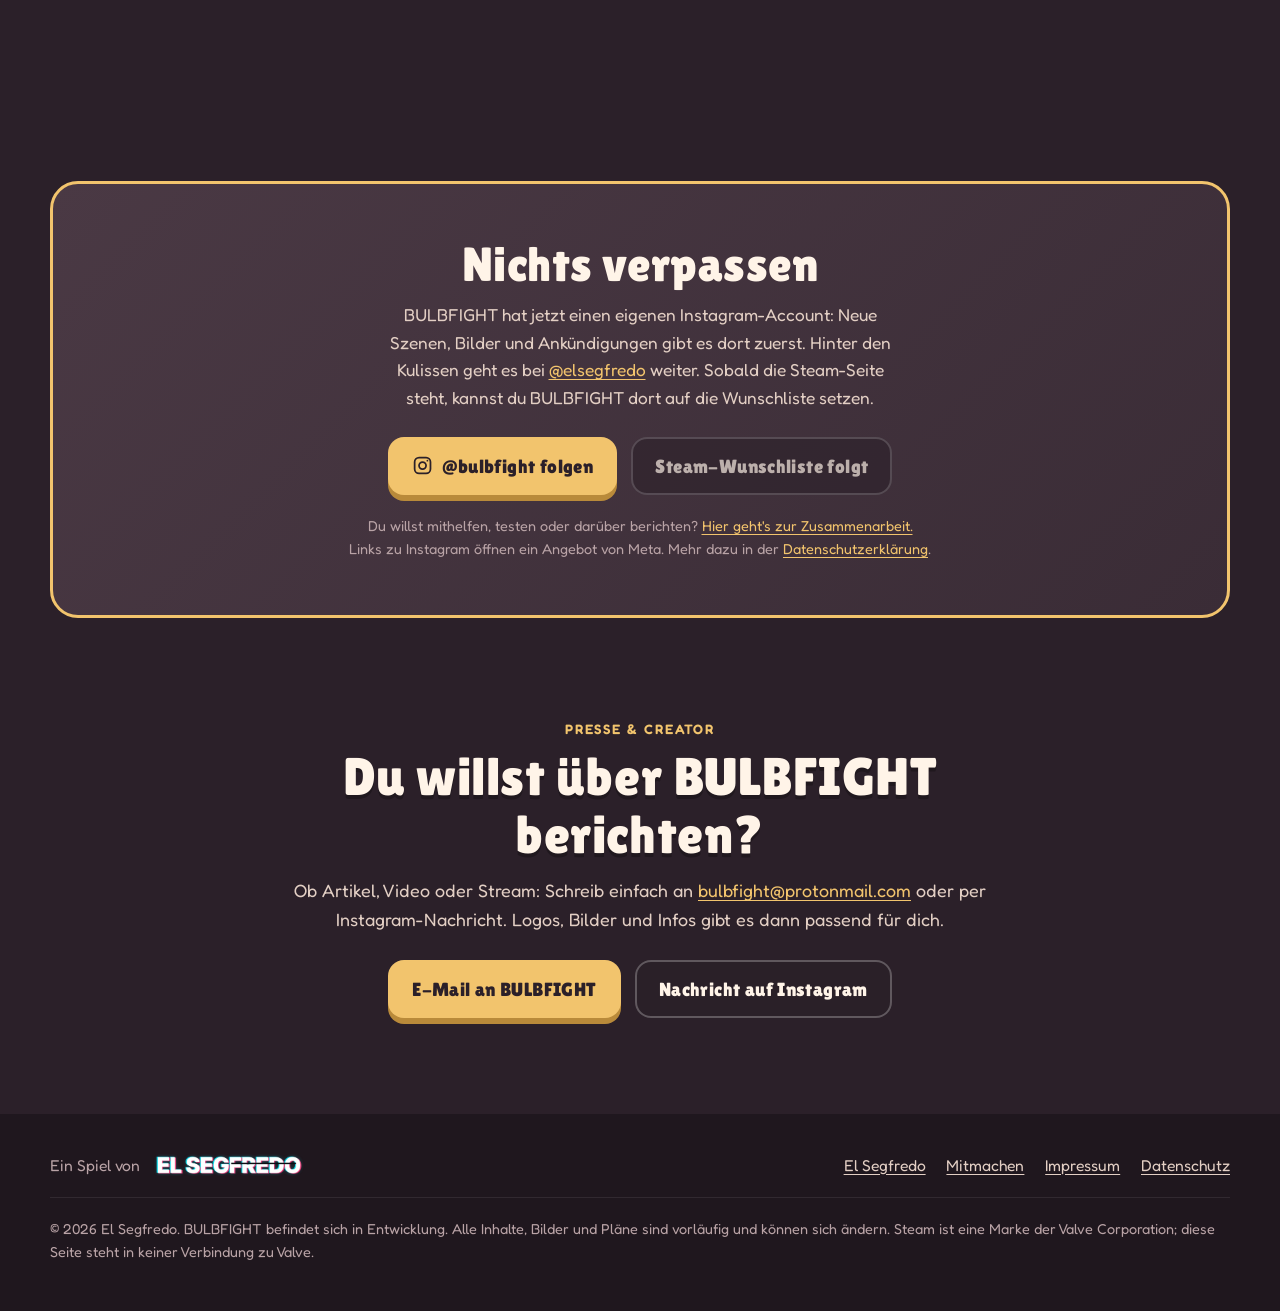
==== commit 77d5f5c9: "Add files via upload" ====
--- a/index.html
+++ b/index.html
@@ -4,11 +4,11 @@
   <meta charset="utf-8">
   <meta name="viewport" content="width=device-width, initial-scale=1">
   <title>BULBFIGHT – Das Partyspiel, in dem Glühbirnen fliegen</title>
-  <meta name="description" content="BULBFIGHT ist ein albernes First-Person-Partyspiel von El Segfredo, nach einer Idee von Mayz: Strichmännchen werfen sich am Strand mit Glühbirnen ab. Neuigkeiten, erste Bilder und Spielmodi.">
+  <meta name="description" content="BULBFIGHT ist ein albernes First-Person-Partyspiel von El Segfredo, nach einer Idee von Mayz: Strichmännchen werfen sich am Strand mit Glühbirnen ab. Neuigkeiten, erste Bilder, Maps, Spielmodi und Ninja-Skills.">
   <meta name="theme-color" content="#2b2029">
   <meta property="og:type" content="website">
   <meta property="og:title" content="BULBFIGHT – Das Partyspiel, in dem Glühbirnen fliegen">
-  <meta property="og:description" content="Werfen, ausweichen, nicht erwischen lassen. Erste Bilder aus der Demo.">
+  <meta property="og:description" content="Werfen, ausweichen, nicht erwischen lassen. Neu: das Ninja-Dorf, Ebbe und Flut am Strand und Nebel im Wald.">
   <meta property="og:image" content="https://bulbfight.github.io/og-bulbfight.jpg">
   <meta property="og:url" content="https://bulbfight.github.io/">
   <link rel="canonical" href="https://bulbfight.github.io/">
@@ -29,6 +29,8 @@
       <nav id="spielnav" aria-label="Hauptnavigation">
         <a href="#spiel">Das Spiel</a>
         <a href="#modi">Modi</a>
+        <a href="#maps">Maps</a>
+        <a href="#ninja">Ninja</a>
         <a href="#bilder">Bilder</a>
         <a href="#news">News</a>
         <a href="#team">Team</a>
@@ -49,6 +51,7 @@
         <p class="tagline">Das Partyspiel, in dem Glühbirnen fliegen. Werfen, ausweichen, nicht erwischen lassen.</p>
         <ul class="tags" aria-label="Status">
           <li class="hot">In Entwicklung</li>
+          <li class="new"><a href="#news">Neu: Ninja-Dorf, Flut &amp; Nebel</a></li>
           <li>First-Person-Partyspiel</li>
           <li>Multiplayer</li>
           <li>PC · Steam geplant</li>
@@ -72,7 +75,7 @@
           <p>Eine Runde dauert nur ein, zwei Minuten. Genau richtig für „Noch eine!“.</p>
           <ul class="rules">
             <li><b>1</b><span>Glühbirne aus dem Säckchen holen und werfen. Drei Stück passen rein, alle 2,5 Sekunden wächst eine nach.</span></li>
-            <li><b>2</b><span>Springen, abrollen, hinter Kisten verstecken oder dich von einer Sprungfeder in die Luft schleudern lassen.</span></li>
+            <li><b>2</b><span>Springen, abrollen, hinter Kisten und Baumstämmen verstecken, dich von einer Sprungfeder in die Luft schleudern lassen oder im Dorf als Ninja die Wände hochlaufen.</span></li>
             <li><b>3</b><span>Getroffen? Dann blitzt du kurz auf und bist einen Moment lang benommen. Wer keine Leben mehr hat, schaut von oben zu.</span></li>
           </ul>
         </div>
@@ -99,7 +102,7 @@
           <article class="feature">
             <svg viewBox="0 0 48 48" fill="none" stroke="currentColor" stroke-width="3" stroke-linecap="round" stroke-linejoin="round" aria-hidden="true"><path d="M8 40h32"/><path d="M14 40c0-4 2-6 4-8M34 40c0-4-2-6-4-8"/><path d="M12 32c4 3 20 3 24 0M12 26c4 3 20 3 24 0"/><path d="M24 20V6M18 12l6-6 6 6"/></svg>
             <h3>Springen &amp; Ausweichen</h3>
-            <p>Ausweichrolle, Schleichen mit leisen Schritten und vier Sprungfedern, die dich etwa fünf Meter hoch katapultieren.</p>
+            <p>Ausweichrolle, Schleichen mit leisen Schritten und vier Sprungfedern pro Map, die dich etwa fünf Meter hoch katapultieren. Im Wald sind es Fliegenpilze, im Dorf Taiko-Trommeln.</p>
           </article>
           <article class="feature">
             <svg viewBox="0 0 48 48" fill="none" stroke="currentColor" stroke-width="3" stroke-linecap="round" stroke-linejoin="round" aria-hidden="true"><path d="M26 4L12 26h10l-4 18 18-24H26l4-16z"/></svg>
@@ -121,6 +124,24 @@
             <h3>Zusammen spielen</h3>
             <p>Im Moment im gleichen Netzwerk und gegen Bots. Online-Lobbys mit Freunden über Steam sind der nächste große Schritt.</p>
           </article>
+          <article class="feature">
+            <span class="badge">Neu</span>
+            <svg viewBox="0 0 48 48" fill="none" stroke="currentColor" stroke-width="3" stroke-linecap="round" stroke-linejoin="round" aria-hidden="true"><circle cx="24" cy="26" r="16"/><path d="M24 26V16M24 4v4M18 4h12"/></svg>
+            <h3>3, 2, 1, Los!</h3>
+            <p>Jede Runde startet mit einem Countdown. Bis zum „Los!“ stehen alle still, keiner bekommt einen Vorsprung.</p>
+          </article>
+          <article class="feature">
+            <span class="badge">Neu</span>
+            <svg viewBox="0 0 48 48" fill="none" stroke="currentColor" stroke-width="3" stroke-linecap="round" stroke-linejoin="round" aria-hidden="true"><circle cx="24" cy="24" r="14"/><path d="M24 4v8M24 36v8M4 24h8M36 24h8"/><circle cx="24" cy="24" r="2" fill="currentColor"/></svg>
+            <h3>Neues Fadenkreuz</h3>
+            <p>Ein Ring füllt sich, bis die nächste Birne bereit ist. Bei einem Treffer blitzen vier Striche auf.</p>
+          </article>
+          <article class="feature">
+            <span class="badge">Neu</span>
+            <svg viewBox="0 0 48 48" fill="none" stroke="currentColor" stroke-width="3" stroke-linecap="round" stroke-linejoin="round" aria-hidden="true"><path d="M24 6v6M24 36v6M6 24h6M36 24h6M11 11l4 4M33 33l4 4M37 11l-4 4M15 33l-4 4"/><circle cx="24" cy="24" r="6"/></svg>
+            <h3>Mehr Wumms</h3>
+            <p>Lichtblitz und Ring, wenn eine Birne zerplatzt, Staub bei der Landung, weiche Überblendungen und Kantenglättung.</p>
+          </article>
         </div>
       </div>
     </section>
@@ -130,7 +151,7 @@
       <div class="wrap">
         <div class="head">
           <span class="kicker">Spielmodi</span>
-          <h2 id="modi-titel">Zwei Modi, null Gnade</h2>
+          <h2 id="modi-titel">Drei Modi, null Gnade</h2>
           <p>Jeder Modus ist ein eigener Regelsatz. Weitere kommen dazu, sobald sie sich gut anfühlen.</p>
         </div>
         <div class="modes">
@@ -148,6 +169,15 @@
               <h3>Fangen</h3>
               <ul class="facts" aria-label="Eckdaten"><li>Ein Fänger</li><li>90 Sekunden</li><li>Birne über dem Kopf</li></ul>
               <p>Der Fänger hat eine Birne über dem Kopf. Wer getroffen wird, ist der neue Fänger. Wer am Ende noch Fänger ist, hat verloren.</p>
+            </div>
+          </article>
+          <article class="mode">
+            <span class="badge">Neu</span>
+            <img src="farben-szene-800.webp" srcset="farben-szene-800.webp 800w, farben-szene.webp 1600w" sizes="(max-width: 980px) 100vw, 380px" alt="Modus Farben im Wald: Figuren werfen rote, gelbe und weiße Glühbirnen." width="800" height="450" loading="lazy">
+            <div class="body">
+              <h3>Farben</h3>
+              <ul class="facts" aria-label="Eckdaten"><li>Jeder gegen jeden</li><li><span class="tint-r">Rot</span>, <span class="tint-y">Gelb</span>, Weiß</li><li>150 Sekunden</li></ul>
+              <p>Jede Farbe trifft dich nur einmal, mit allen drei bist du raus. Mit Q oder dem Mausrad wählst du, welche Farbe du wirfst. In einer Freizone löschst du deine älteste Farbe wieder.</p>
             </div>
           </article>
         </div>
@@ -155,12 +185,94 @@
           <h3>Ideen für später</h3>
           <p>Darüber denken wir nach. Nichts davon ist versprochen, manches wird sich beim Ausprobieren noch ändern.</p>
           <ul>
-            <li>Modus „Farben“</li>
             <li>Geheime Rollen</li>
             <li>Spezialbirnen</li>
-            <li>Neue Maps: Wald, Mond, Mars</li>
+            <li>Neue Maps: Mond, Mars</li>
             <li>Mehr Hüte und Kosmetik</li>
           </ul>
+        </div>
+      </div>
+    </section>
+
+    <!-- Maps -->
+    <section id="maps" class="sunset" aria-labelledby="maps-titel">
+      <div class="wrap">
+        <div class="head">
+          <span class="kicker">Maps</span>
+          <h2 id="maps-titel">Drei Orte zum Werfen</h2>
+          <p>Jede Map spielt sich anders, und Strand und Wald verändern sich sogar während der Runde. Die Map wählt der Host im Menü, Mitspieler laden sie automatisch.</p>
+        </div>
+        <div class="maps">
+          <article class="map">
+            <img src="insel-800.webp" srcset="insel-800.webp 800w, insel.webp 1600w" sizes="(max-width: 860px) 100vw, 560px" alt="Die Strand-Insel von oben mit Kisten, Palmen, Holzdeck und Meer." width="800" height="450" loading="lazy">
+            <div class="body">
+              <h3>Strand</h3>
+              <p>Eine Sandinsel im Abendlicht. Flach und offen, mit Kisten, gestreiften Windschutzen und einem Holzdeck in der Mitte.</p>
+              <p class="dyn"><b>Neu: Ebbe und Flut.</b> Bei Flut steht die Insel knietief unter Wasser. Du watest langsamer, springst weniger hoch und jeder Schritt platscht. Trocken bleiben nur das Deck, die Kisten und zwei neue Dünen.</p>
+              <ul class="facts" aria-label="Ausstattung"><li>Kisten &amp; Windschutze</li><li>Holzdeck</li><li>2 Dünen</li><li>4 Sprungfedern</li><li>Ebbe &amp; Flut</li></ul>
+            </div>
+          </article>
+          <article class="map">
+            <img src="wald-800.webp" srcset="wald-800.webp 800w, wald.webp 1600w" sizes="(max-width: 860px) 100vw, 560px" alt="Die Wald-Lichtung von oben: ein Hügel mit Riesenbaum in der Mitte, Hochsitze, Fliegenpilze, Felsen und Baumstämme, rundherum Wald." width="800" height="450" loading="lazy">
+            <div class="body">
+              <h3>Wald</h3>
+              <p>Eine Lichtung mit Höhenunterschieden. Auf dem Hügel in der Mitte steht ein alter Riesenbaum, auf die zwei Hochsitze kommst du über den Fliegenpilz davor.</p>
+              <p class="dyn"><b>Neu: Nebel.</b> Immer wieder zieht dichter Nebel auf. Dann siehst du nur noch etwa 14 Meter weit, die Bots auch, und Namen sind nur aus der Nähe zu lesen.</p>
+              <ul class="facts" aria-label="Ausstattung"><li>Riesenbaum auf dem Hügel</li><li>2 Hochsitze</li><li>Fliegenpilze als Sprungfedern</li><li>Stämme &amp; Felsen</li><li>Nebel</li></ul>
+            </div>
+          </article>
+          <article class="map">
+            <span class="badge">Neu</span>
+            <img src="dorf-illustration-800.webp" srcset="dorf-illustration-800.webp 800w, dorf-illustration.webp 1600w" sizes="(max-width: 1100px) 100vw, 380px" alt="Illustration des japanischen Dorfs in der Abenddämmerung: Kirschbaum, rotes Torii, Teich mit Bogenbrücke, Laternen und Häuser." width="800" height="450" loading="lazy">
+            <div class="body">
+              <h3>Japanisches Dorf</h3>
+              <p>Ein Dorfplatz in der Abenddämmerung mit Kirschbaum in der Mitte, Torii, Teich mit Bogenbrücke und Laternenketten. Vier Häuser und ein Speicher haben begehbare Dächer, durch die enge Gasse geht es im Zickzack nach oben.</p>
+              <p class="dyn"><b>Nur hier: Ninja-Skills.</b> Wandlauf, Wandsprung, Rauchbombe und Blitz-Dash. <a href="#ninja">Mehr dazu</a></p>
+              <ul class="facts" aria-label="Ausstattung"><li>Begehbare Dächer</li><li>Torii &amp; Bogenbrücke</li><li>Taiko-Trommeln als Sprungfedern</li><li>Ninja-Skills</li></ul>
+            </div>
+          </article>
+        </div>
+        <div class="map-strip">
+          <figure><img src="wald-baum-800.webp" alt="Der alte Riesenbaum auf dem Hügel in der Mitte der Lichtung." width="800" height="450" loading="lazy"><figcaption>Der Riesenbaum</figcaption></figure>
+          <figure><img src="wald-hochsitz-800.webp" alt="Ein hölzerner Hochsitz am Waldrand, davor ein großer roter Fliegenpilz." width="800" height="450" loading="lazy"><figcaption>Hochsitz mit Fliegenpilz</figcaption></figure>
+          <figure><img src="wald-pilz-800.webp" alt="Eine Figur mit Zylinder fliegt nach dem Sprung auf einen Fliegenpilz hoch über die Bäume." width="800" height="450" loading="lazy"><figcaption>Ab in die Baumkronen</figcaption></figure>
+        </div>
+      </div>
+    </section>
+
+    <!-- Ninja -->
+    <section id="ninja" class="night" aria-labelledby="ninja-titel">
+      <div class="wrap">
+        <div class="head">
+          <span class="kicker">Neu im Dorf</span>
+          <h2 id="ninja-titel">Ninja-Skills</h2>
+          <p>Im japanischen Dorf bekommt jede Figur vier Extra-Fähigkeiten. Drei Karten unten rechts zeigen, was gerade bereit ist. Auf den anderen Maps gelten sie nicht.</p>
+        </div>
+        <div class="skills">
+          <article class="skill">
+            <svg viewBox="0 0 48 48" fill="none" stroke="currentColor" stroke-width="3" stroke-linecap="round" stroke-linejoin="round" aria-hidden="true"><path d="M27 4 14 26h10l-3 18 13-22H24z"/><path d="M4 18h6M2 26h8M6 34h6"/></svg>
+            <h3>Blitz-Dash</h3>
+            <p class="key">Shift · 2 s Abklingzeit</p>
+            <p>Ersetzt im Dorf die Ausweichrolle: ein Satz von knapp 4 Metern, auch waagerecht durch die Luft.</p>
+          </article>
+          <article class="skill">
+            <svg viewBox="0 0 48 48" fill="none" stroke="currentColor" stroke-width="3" stroke-linecap="round" stroke-linejoin="round" aria-hidden="true"><path d="M38 4v40"/><path d="M14 40l8-10 6 2 4-12"/><circle cx="30" cy="14" r="3"/><path d="M10 30h4M8 22h5"/></svg>
+            <h3>Wandlauf</h3>
+            <p class="key">In der Luft schräg an die Wand</p>
+            <p>Die Figur läuft bis zu 1,3 Sekunden an der Wand entlang, perfekt für die Abkürzung durch die Gasse.</p>
+          </article>
+          <article class="skill">
+            <svg viewBox="0 0 48 48" fill="none" stroke="currentColor" stroke-width="3" stroke-linecap="round" stroke-linejoin="round" aria-hidden="true"><path d="M6 4v40M42 4v40"/><path d="M8 38l30-8M38 30 10 20M10 20l28-8"/></svg>
+            <h3>Wandsprung</h3>
+            <p class="key">Leertaste an der Wand · bis zu 3×</p>
+            <p>Hoch und von der Wand weg, bis zu dreimal ohne Bodenkontakt. Wandlauf plus Wandsprung bringt dich aufs Dach.</p>
+          </article>
+          <article class="skill">
+            <svg viewBox="0 0 48 48" fill="none" stroke="currentColor" stroke-width="3" stroke-linecap="round" stroke-linejoin="round" aria-hidden="true"><path d="M12 34c-5 0-8-3-8-7s3-7 8-7c1-6 6-10 12-10s11 4 12 10c5 0 8 3 8 7s-3 7-8 7z"/><path d="M16 42h16"/></svg>
+            <h3>Rauchbombe</h3>
+            <p class="key">E · 5 s Rauch · 12 s Abklingzeit</p>
+            <p>Eine Rauchwolke vor deinen Füßen. Darin verschwinden Name und Anzeigen über dem Kopf, und Bots können dich nicht anvisieren. Birnen fliegen trotzdem hindurch.</p>
+          </article>
         </div>
       </div>
     </section>
@@ -181,8 +293,15 @@
           <button data-full="deckung.webp" aria-label="Bild vergrößern: In Deckung"><img src="deckung-800.webp" alt="Eine blaue Figur mit Zylinder versteckt sich hinter einer großen Holzkiste." width="800" height="417" loading="lazy"></button>
           <button class="wide" data-full="insel.webp" aria-label="Bild vergrößern: Die Strand-Insel"><img src="insel-800.webp" alt="Die Strand-Insel von oben: Kisten, Palmen, Sonnenschirme, ein Holzdeck in der Mitte und ein Zaun am Rand, rundherum das Meer." width="800" height="450" loading="lazy"></button>
           <button class="wide" data-full="ich-ansicht.webp" aria-label="Bild vergrößern: Ich-Ansicht"><img src="ich-ansicht-800.webp" alt="Ich-Ansicht: Die eigene Hand hält eine Glühbirne, unten sind Vorrat und Leben zu sehen." width="800" height="450" loading="lazy"></button>
-        </div>
-        <p class="note">Alle Bilder zeigen den Demo-Stand. Grafik, Sound und Oberfläche ändern sich noch.</p>
+          <button class="big" data-full="farben-szene.webp" aria-label="Bild vergrößern: Modus Farben im Wald"><img src="farben-szene-800.webp" alt="Modus Farben im Wald: Figuren werfen rote, gelbe und weiße Glühbirnen." width="800" height="450" loading="lazy"></button>
+          <button data-full="farben-freizone.webp" aria-label="Bild vergrößern: Freizone"><img src="farben-freizone-800.webp" alt="Eine Figur steht in einer türkis leuchtenden Freizone und löscht eine Farbe." width="800" height="450" loading="lazy"></button>
+          <button data-full="wald-baum.webp" aria-label="Bild vergrößern: Riesenbaum"><img src="wald-baum-800.webp" alt="Der alte Riesenbaum auf dem Hügel." width="800" height="450" loading="lazy"></button>
+          <button data-full="wald-hochsitz.webp" aria-label="Bild vergrößern: Hochsitz"><img src="wald-hochsitz-800.webp" alt="Ein Hochsitz mit Fliegenpilz davor." width="800" height="450" loading="lazy"></button>
+          <button data-full="wald-pilz.webp" aria-label="Bild vergrößern: Flug vom Fliegenpilz"><img src="wald-pilz-800.webp" alt="Eine Figur fliegt nach dem Sprung auf einen Fliegenpilz in die Luft." width="800" height="450" loading="lazy"></button>
+          <button class="wide" data-full="menu-wald.webp" aria-label="Bild vergrößern: Menü mit Map-Auswahl"><img src="menu-wald-800.webp" alt="Das Hauptmenü vor der Wald-Kulisse mit Modus Farben und Map Wald ausgewählt." width="800" height="450" loading="lazy"></button>
+          <button class="wide" data-full="farben-ich.webp" aria-label="Bild vergrößern: Ich-Ansicht im Modus Farben"><img src="farben-ich-800.webp" alt="Ich-Ansicht im Modus Farben mit neuem Fadenkreuz und Farbanzeige." width="800" height="450" loading="lazy"></button>
+        </div>
+        <p class="note">Alle Bilder zeigen den Demo-Stand. Das Dorf ist vorerst als Illustration zu sehen, Bilder aus dem Spiel folgen. Grafik, Sound und Oberfläche ändern sich noch.</p>
       </div>
       <dialog class="lightbox" id="lightbox" aria-label="Bildansicht">
         <button class="close" type="button" data-close>Schließen ✕</button>
@@ -205,11 +324,43 @@
         </div>
         <div class="news">
           <article class="post featured">
-            <img src="insel-800.webp" srcset="insel-800.webp 800w, insel.webp 1600w" sizes="(max-width: 640px) 100vw, 640px" alt="Die Strand-Insel aus der Vogelperspektive." width="800" height="450" loading="lazy">
-            <div class="body">
-              <p class="meta"><span class="tag">Ankündigung</span><time datetime="2026-11-12">12. November 2026</time></p>
+            <img src="dorf-illustration-800.webp" srcset="dorf-illustration-800.webp 800w, dorf-illustration.webp 1600w" sizes="(max-width: 640px) 100vw, 640px" alt="Illustration des japanischen Dorfs mit Kirschbaum, Torii und Laternen." width="800" height="450" loading="lazy">
+            <div class="body">
+              <p class="meta"><span class="tag">Neue Map</span><time datetime="2026-11-13">13. November 2026</time></p>
+              <h3>Das Ninja-Dorf ist da</h3>
+              <p>Die dritte Map ist ein japanisches Dorf in der Abenddämmerung, mit Kirschbaum, Torii, Teich und Dächern, auf die man klettern kann. Nur hier gibt es Ninja-Skills: Wandlauf, Wandsprung, Rauchbombe und Blitz-Dash. Mehr dazu unter <a href="#ninja">Ninja</a>.</p>
+            </div>
+          </article>
+          <article class="post">
+            <img src="insel-800.webp" alt="Die Strand-Insel, auf der jetzt Ebbe und Flut wechseln." width="800" height="450" loading="lazy">
+            <div class="body">
+              <p class="meta"><span class="tag">Update</span><time datetime="2026-11-13">13. Nov. 2026</time></p>
+              <h3>Ebbe, Flut und Nebel</h3>
+              <p>Die Maps leben: Am Strand kommt die Flut und die Insel steht knietief unter Wasser, im Wald zieht dichter Nebel auf. Eine Ansage unter der Uhr warnt dich, etwa „Die Flut kommt!“.</p>
+            </div>
+          </article>
+          <article class="post">
+            <img src="wald-weit2-800.webp" alt="Die Wald-Map aus der Vogelperspektive, mitten in einer Runde Farben." width="800" height="450" loading="lazy">
+            <div class="body">
+              <p class="meta"><span class="tag">Update</span><time datetime="2026-11-13">13. Nov. 2026</time></p>
+              <h3>Neue Map, neuer Modus: Wald und Farben</h3>
+              <p>Auf der Wald-Map wird es hügelig: Riesenbaum, Hochsitze und Fliegenpilze. Dazu kommt der Modus <a href="#modi">Farben</a>, jeder gegen jeden mit roten, gelben und weißen Birnen.</p>
+            </div>
+          </article>
+          <article class="post">
+            <img src="farben-ich-800.webp" alt="Ich-Ansicht mit neuem Fadenkreuz." width="800" height="450" loading="lazy">
+            <div class="body">
+              <p class="meta"><span class="tag">Feinschliff</span><time datetime="2026-11-13">13. Nov. 2026</time></p>
+              <h3>Countdown, Fadenkreuz, Effekte</h3>
+              <p>Jede Runde beginnt mit 3, 2, 1, Los!. Neu sind außerdem ein Fadenkreuz mit Ladering, Lichtblitze beim Zerplatzen, Staub bei der Landung und eine neue Rundenende-Karte.</p>
+            </div>
+          </article>
+          <article class="post">
+            <img src="insel-800.webp" alt="Die Strand-Insel aus der Vogelperspektive." width="800" height="450" loading="lazy">
+            <div class="body">
+              <p class="meta"><span class="tag">Ankündigung</span><time datetime="2026-11-12">12. Nov. 2026</time></p>
               <h3>BULBFIGHT zeigt sich zum ersten Mal</h3>
-              <p>Hier gibt es ab jetzt die Neuigkeiten zum Spiel und erste Bilder aus der Demo. Auf Instagram unter <a href="https://www.instagram.com/bulbfight/" rel="noopener noreferrer" target="_blank">@bulbfight</a> laufen das Intro und kurze Spielszenen. Das Spiel ist noch früh in der Entwicklung, aber zu früh zum Zeigen ist es nicht.</p>
+              <p>Ab jetzt gibt es hier Neuigkeiten und Bilder aus der Demo, auf Instagram unter <a href="https://www.instagram.com/bulbfight/" rel="noopener noreferrer" target="_blank">@bulbfight</a> das Intro und kurze Spielszenen.</p>
             </div>
           </article>
           <article class="post">
@@ -236,6 +387,14 @@
               <p>Rot gegen Blau, drei Leben pro Figur, 120 Sekunden. Dazu kamen die Sprungfedern und die Statistik-Karten am Rundenende.</p>
             </div>
           </article>
+          <article class="post">
+            <img src="deckung-800.webp" alt="Eine Figur versteckt sich hinter einer Holzkiste am Strand." width="800" height="417" loading="lazy">
+            <div class="body">
+              <p class="meta"><span class="tag">Demo</span><time datetime="2026-11-11">11. Nov. 2026</time></p>
+              <h3>Die erste spielbare Demo</h3>
+              <p>Aus der Idee wird ein Spiel: Strand-Insel, Strichmännchen, der Modus Fangen und Runden gegen Bots im lokalen Netzwerk.</p>
+            </div>
+          </article>
         </div>
       </div>
     </section>
@@ -249,8 +408,8 @@
           <p>So sieht der Plan aus. Termine gibt es erst, wenn sie feststehen.</p>
         </div>
         <ol class="road">
-          <li class="now"><span class="now-tag">Jetzt</span><h3>Demo</h3><p>Fangen und Team Deathmatch auf der Strand-Insel, Bots, Spielen im lokalen Netzwerk.</p></li>
-          <li><h3>Spielgefühl &amp; Modi</h3><p>Feintuning an Wurf, Treffer und Bewegung, dazu neue Modi.</p></li>
+          <li class="now"><span class="now-tag">Jetzt</span><h3>Demo</h3><p>Drei Modi auf drei Maps mit Flut, Nebel und Ninja-Skills, Bots, Spielen im lokalen Netzwerk.</p></li>
+          <li><h3>Spielgefühl &amp; Modi</h3><p>Feintuning an Wurf, Treffer und Bewegung, dazu weitere Modi und Maps.</p></li>
           <li><h3>Steam-Anbindung</h3><p>Online-Lobbys, Freunde einladen, Spielersuche.</p></li>
           <li><h3>Inhalte &amp; Release</h3><p>Weitere Maps, Kosmetik, Steam-Seite und Veröffentlichung.</p></li>
         </ol>
--- a/bulbfight.css
+++ b/bulbfight.css
@@ -68,6 +68,9 @@
 .tags { display: flex; flex-wrap: wrap; gap: .5rem; list-style: none; margin: 0 0 2rem; padding: 0; }
 .tags li { background: rgba(43, 32, 41, .78); border: 2px solid rgba(242, 196, 109, .55); color: var(--ink); padding: .3rem .85rem; border-radius: 999px; font-weight: 500; font-size: .95rem; }
 .tags li.hot { background: var(--gold); color: var(--plum); border-color: var(--gold); font-weight: 600; }
+.tags li.new { background: #7fe0d0; border-color: #7fe0d0; padding: 0; }
+.tags li.new a { display: block; padding: .3rem .85rem; color: #1d2a28; text-decoration: none; font-weight: 600; }
+.badge { position: absolute; top: .9rem; right: .9rem; z-index: 2; background: #7fe0d0; color: #1d2a28; font-weight: 600; font-size: .8rem; letter-spacing: .06em; text-transform: uppercase; padding: .2rem .65rem; border-radius: 999px; box-shadow: 0 4px 12px rgba(0, 0, 0, .2); }
 .actions { display: flex; flex-wrap: wrap; gap: .9rem; }
 
 .btn { display: inline-flex; align-items: center; gap: .55rem; font-family: var(--title); font-size: 1.2rem; letter-spacing: .02em; text-decoration: none; padding: .85rem 1.5rem; border-radius: 16px; border: 0; cursor: pointer; transition: transform .15s, box-shadow .15s; }
@@ -104,7 +107,7 @@
 
 /* Features */
 .features { display: grid; grid-template-columns: repeat(3, 1fr); gap: 1.2rem; }
-.feature { background: rgba(43, 32, 41, .82); border: 2px solid rgba(242, 196, 109, .35); border-radius: var(--radius); padding: 1.6rem; backdrop-filter: blur(6px); -webkit-backdrop-filter: blur(6px); }
+.feature { position: relative; background: rgba(43, 32, 41, .82); border: 2px solid rgba(242, 196, 109, .35); border-radius: var(--radius); padding: 1.6rem; backdrop-filter: blur(6px); -webkit-backdrop-filter: blur(6px); }
 .feature svg { width: 46px; height: 46px; color: var(--gold); }
 .feature h3 { font-size: 1.5rem; margin: .8rem 0 .4rem; }
 .feature p { margin: 0; color: var(--muted); }
@@ -112,8 +115,8 @@
 @media (max-width: 620px) { .features { grid-template-columns: 1fr; } }
 
 /* Modi */
-.modes { display: grid; grid-template-columns: 1fr 1fr; gap: 1.4rem; }
-.mode { border-radius: var(--radius); overflow: hidden; background: var(--plum-2); color: var(--ink); display: flex; flex-direction: column; box-shadow: 0 18px 40px rgba(43, 32, 41, .25); }
+.modes { display: grid; grid-template-columns: repeat(3, 1fr); gap: 1.4rem; }
+.mode { position: relative; border-radius: var(--radius); overflow: hidden; background: var(--plum-2); color: var(--ink); display: flex; flex-direction: column; box-shadow: 0 18px 40px rgba(43, 32, 41, .25); }
 .mode img { aspect-ratio: 16 / 9; object-fit: cover; width: 100%; }
 .mode .body { padding: 1.5rem 1.6rem 1.8rem; }
 .mode h3 { font-size: 2rem; margin: 0 0 .3rem; }
@@ -126,7 +129,39 @@
 .later p { margin: 0 0 .9rem; color: #6b4b4d; }
 .later ul { display: flex; flex-wrap: wrap; gap: .5rem; list-style: none; margin: 0; padding: 0; }
 .later li { background: #fff3e6; color: var(--plum); border-radius: 999px; padding: .3rem .9rem; font-weight: 500; }
-@media (max-width: 820px) { .modes { grid-template-columns: 1fr; } }
+@media (max-width: 980px) { .modes { grid-template-columns: 1fr; } }
+.tint-r { color: #ff9c8f; } .tint-y { color: #ffe28a; }
+
+/* Maps */
+.maps { display: grid; grid-template-columns: repeat(3, 1fr); gap: 1.4rem; }
+.map { position: relative; background: rgba(43, 32, 41, .86); border: 2px solid rgba(242, 196, 109, .35); border-radius: var(--radius); overflow: hidden; display: flex; flex-direction: column; }
+.map img { aspect-ratio: 16 / 9; object-fit: cover; width: 100%; }
+.map .body { padding: 1.4rem 1.6rem 1.7rem; }
+.map h3 { font-size: 2.1rem; margin: 0 0 .4rem; }
+.map p { color: var(--muted); margin: 0 0 .9rem; }
+.map .facts { display: flex; flex-wrap: wrap; gap: .45rem; list-style: none; margin: 0; padding: 0; }
+.map .facts li { font-size: .9rem; font-weight: 600; padding: .2rem .65rem; border-radius: 999px; background: rgba(255, 255, 255, .1); }
+.map-strip { display: grid; grid-template-columns: repeat(3, 1fr); gap: 1rem; margin-top: 1.4rem; }
+.map-strip figure { margin: 0; border-radius: 16px; overflow: hidden; position: relative; box-shadow: 0 10px 24px rgba(0, 0, 0, .3); }
+.map-strip img { width: 100%; aspect-ratio: 16 / 10; object-fit: cover; }
+.map-strip figcaption { position: absolute; left: 0; right: 0; bottom: 0; padding: 1.4rem .9rem .6rem; background: linear-gradient(transparent, rgba(43, 32, 41, .85)); font-weight: 600; }
+@media (max-width: 1100px) { .maps { grid-template-columns: 1fr 1fr; } }
+@media (max-width: 860px) { .maps { grid-template-columns: 1fr; } .map-strip { grid-template-columns: 1fr; } }
+.map h3 { font-size: 1.9rem; }
+.map .dyn { background: rgba(127, 224, 208, .12); border-left: 4px solid #7fe0d0; padding: .6rem .8rem; border-radius: 0 10px 10px 0; color: var(--ink); font-size: 1rem; }
+.map .dyn b { color: #7fe0d0; font-weight: 600; }
+.map .dyn a { color: #7fe0d0; }
+
+/* Ninja */
+.night { background: radial-gradient(1200px 500px at 70% 0%, #5a3555 0%, transparent 70%), linear-gradient(180deg, #2b2029, #1f1626); }
+.skills { display: grid; grid-template-columns: repeat(4, 1fr); gap: 1.2rem; }
+.skill { background: rgba(255, 255, 255, .05); border: 2px solid rgba(247, 182, 204, .35); border-radius: var(--radius); padding: 1.5rem; }
+.skill svg { width: 46px; height: 46px; color: #f7b6cc; }
+.skill h3 { font-size: 1.55rem; margin: .7rem 0 .2rem; }
+.skill .key { margin: 0 0 .6rem; color: #f7b6cc; font-weight: 600; font-size: .92rem; }
+.skill p { margin: 0; color: var(--muted); }
+@media (max-width: 1000px) { .skills { grid-template-columns: 1fr 1fr; } }
+@media (max-width: 560px) { .skills { grid-template-columns: 1fr; } }
 
 /* Galerie */
 .gallery { display: grid; grid-template-columns: repeat(4, 1fr); grid-auto-rows: 200px; gap: .9rem; }
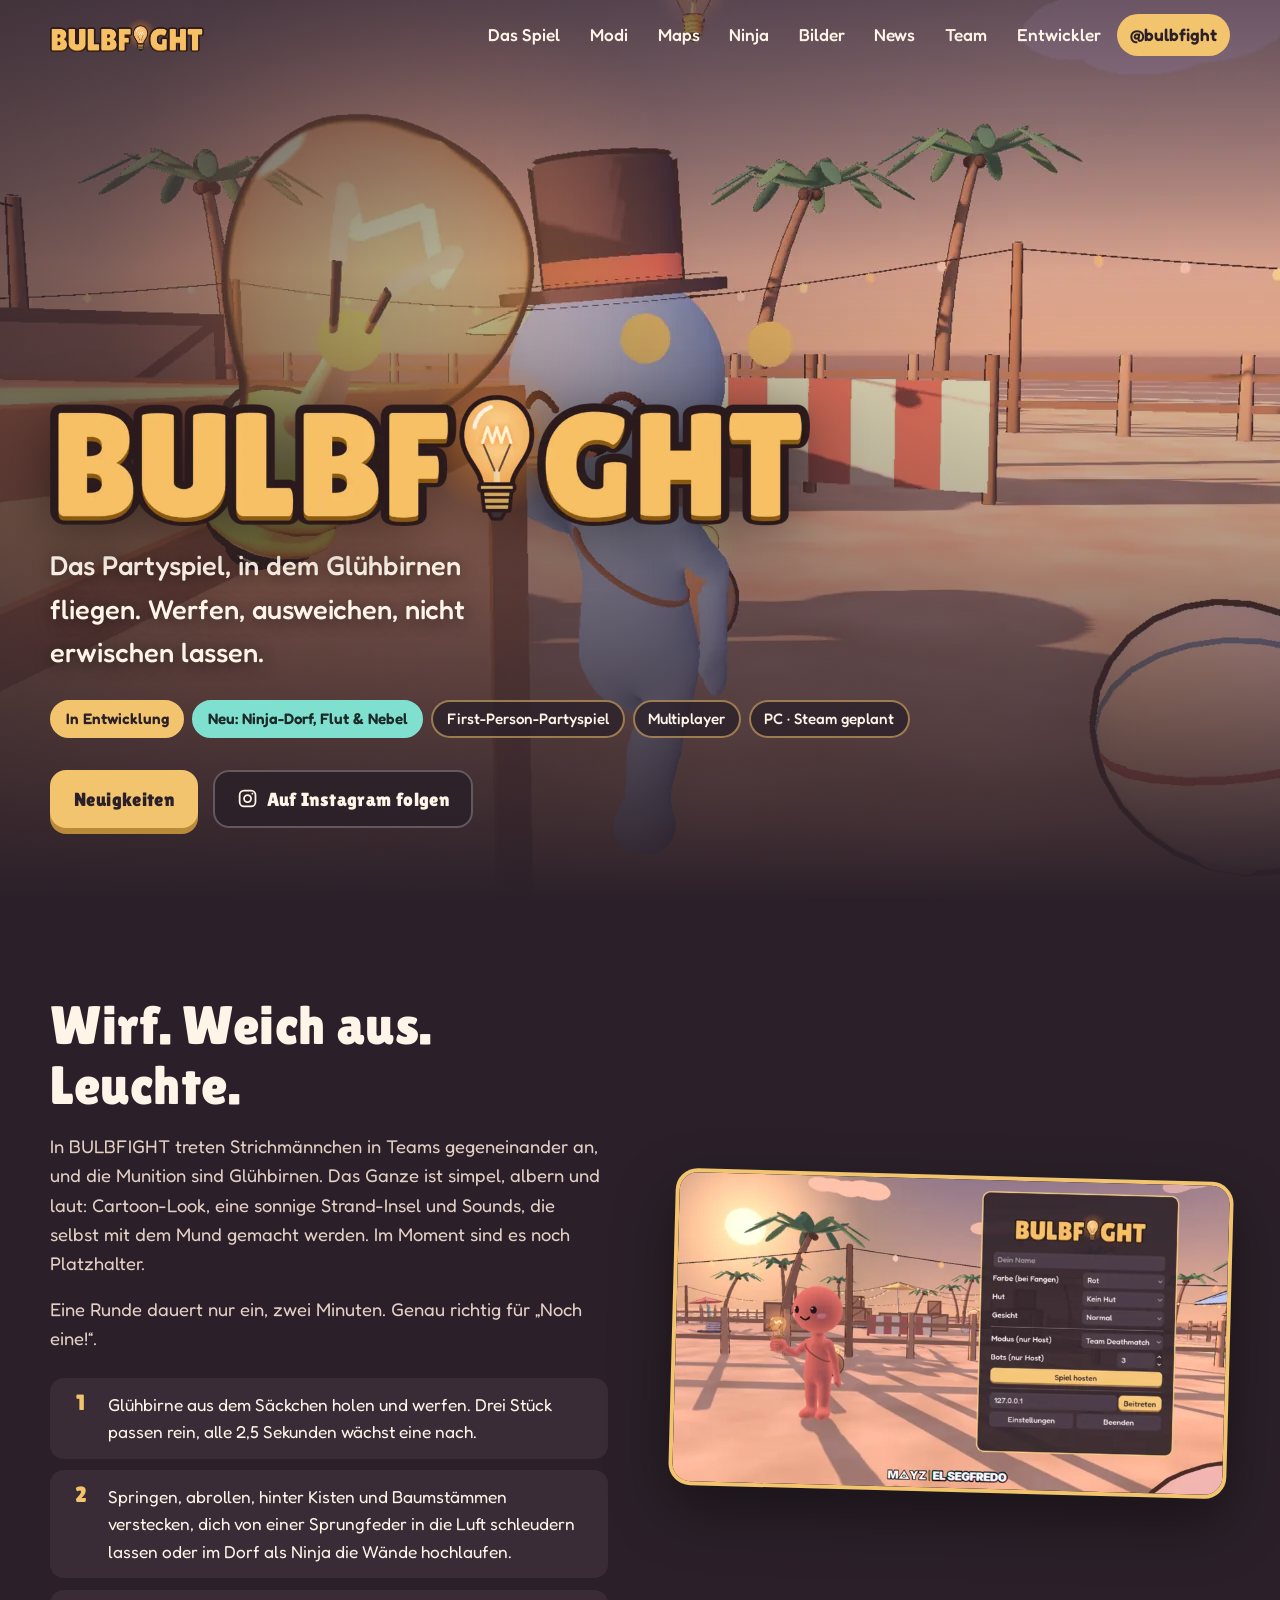
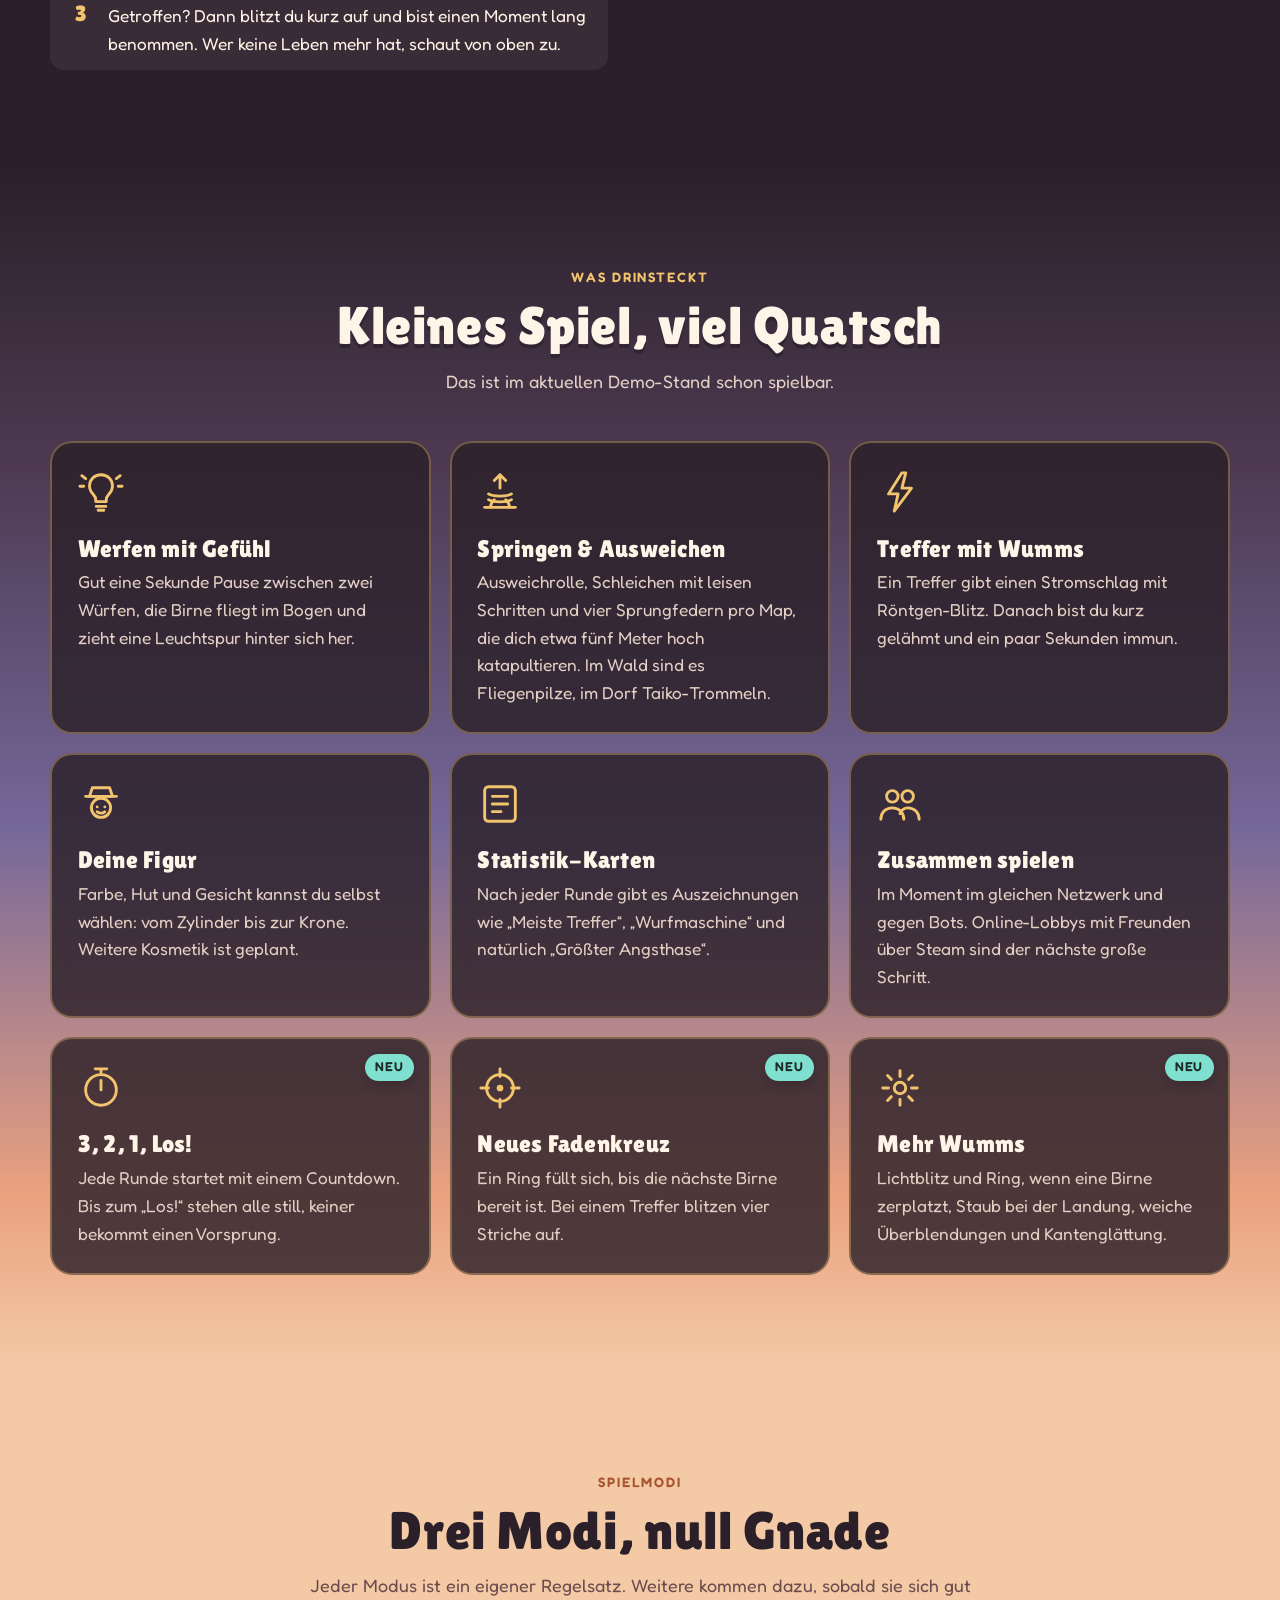
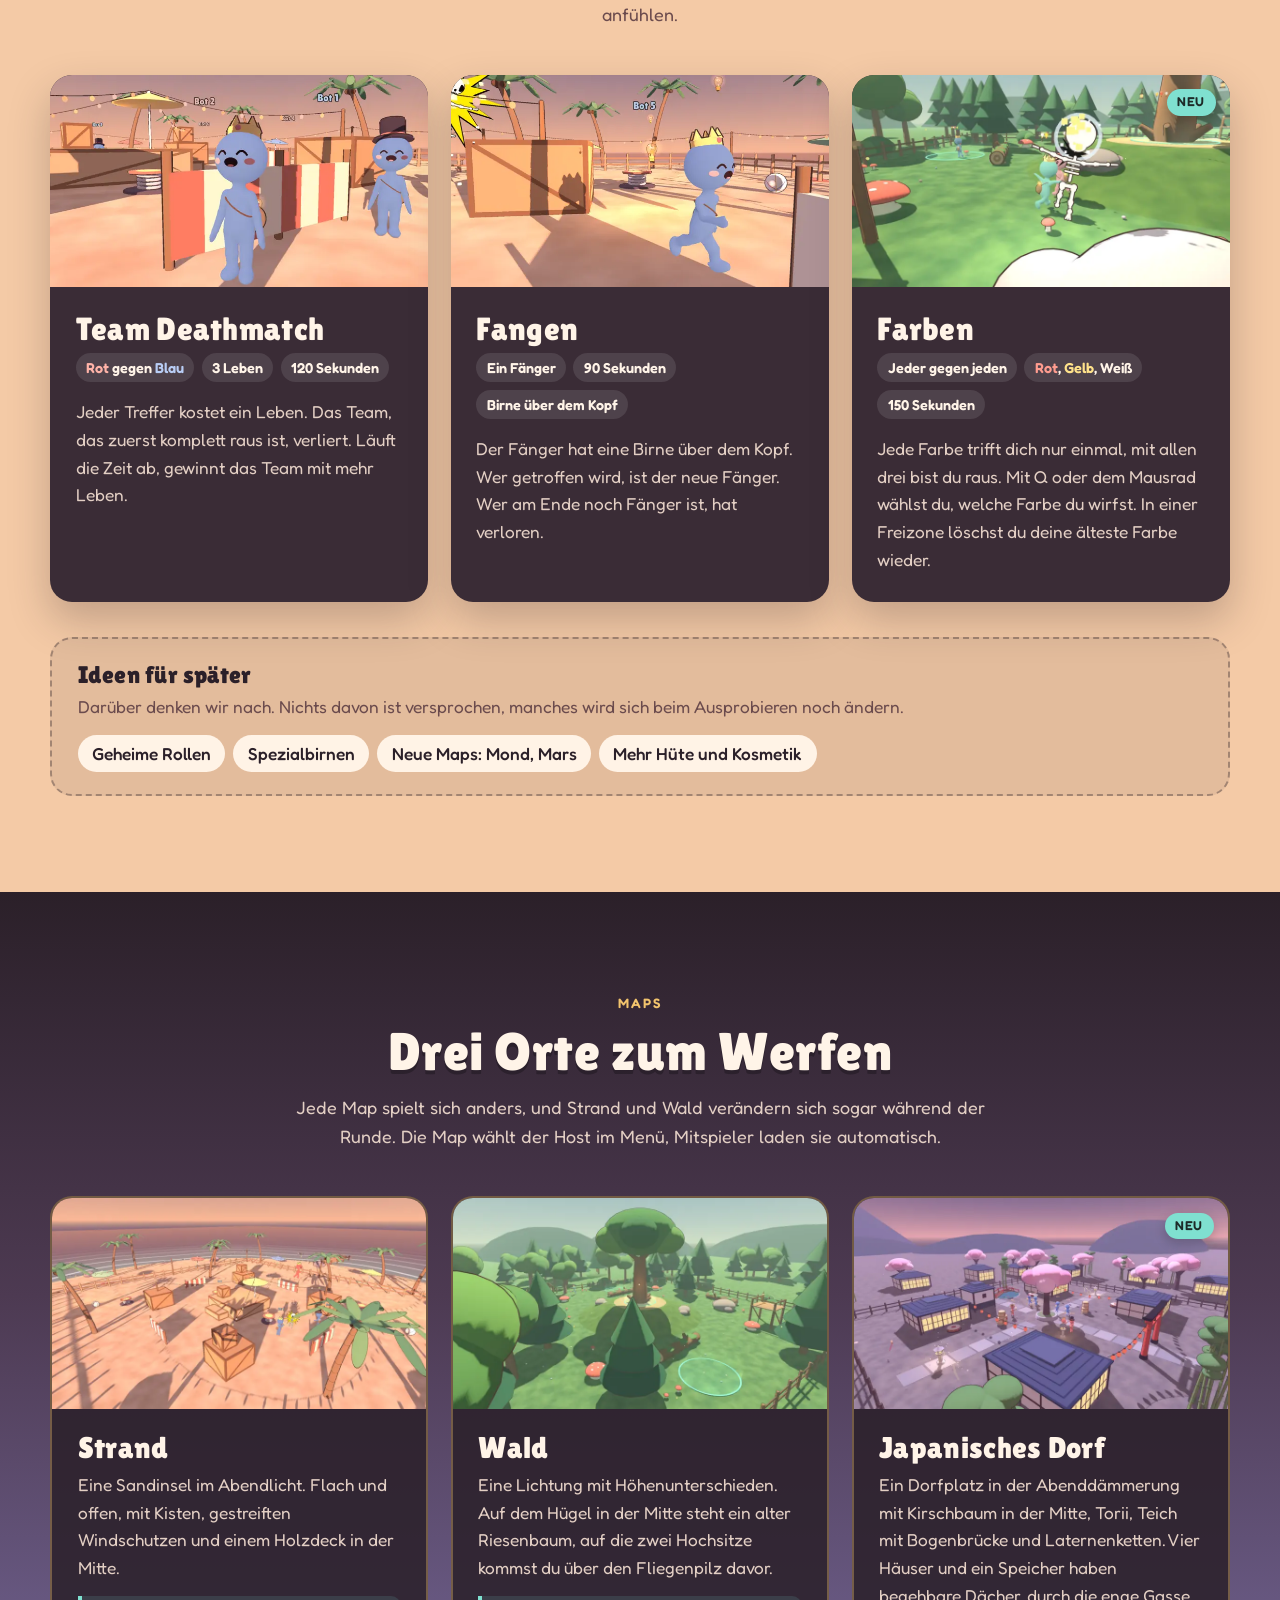
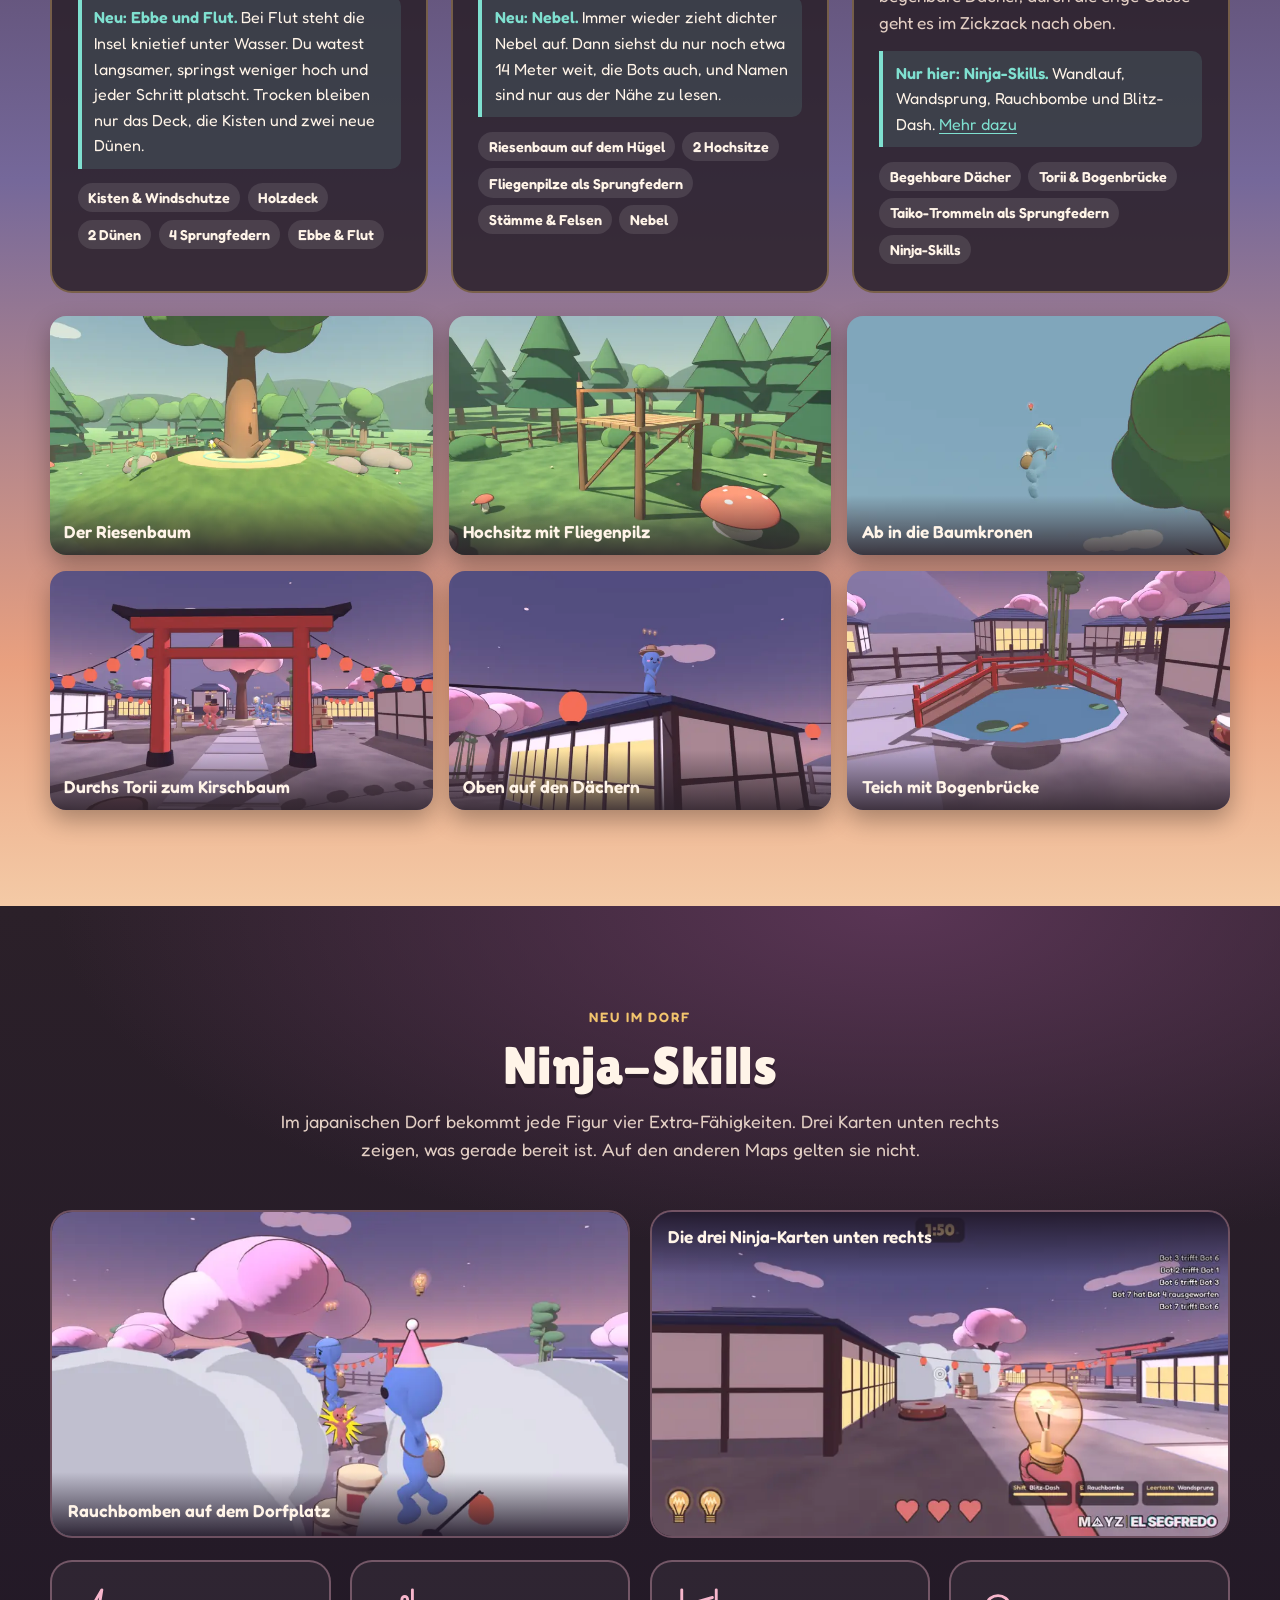
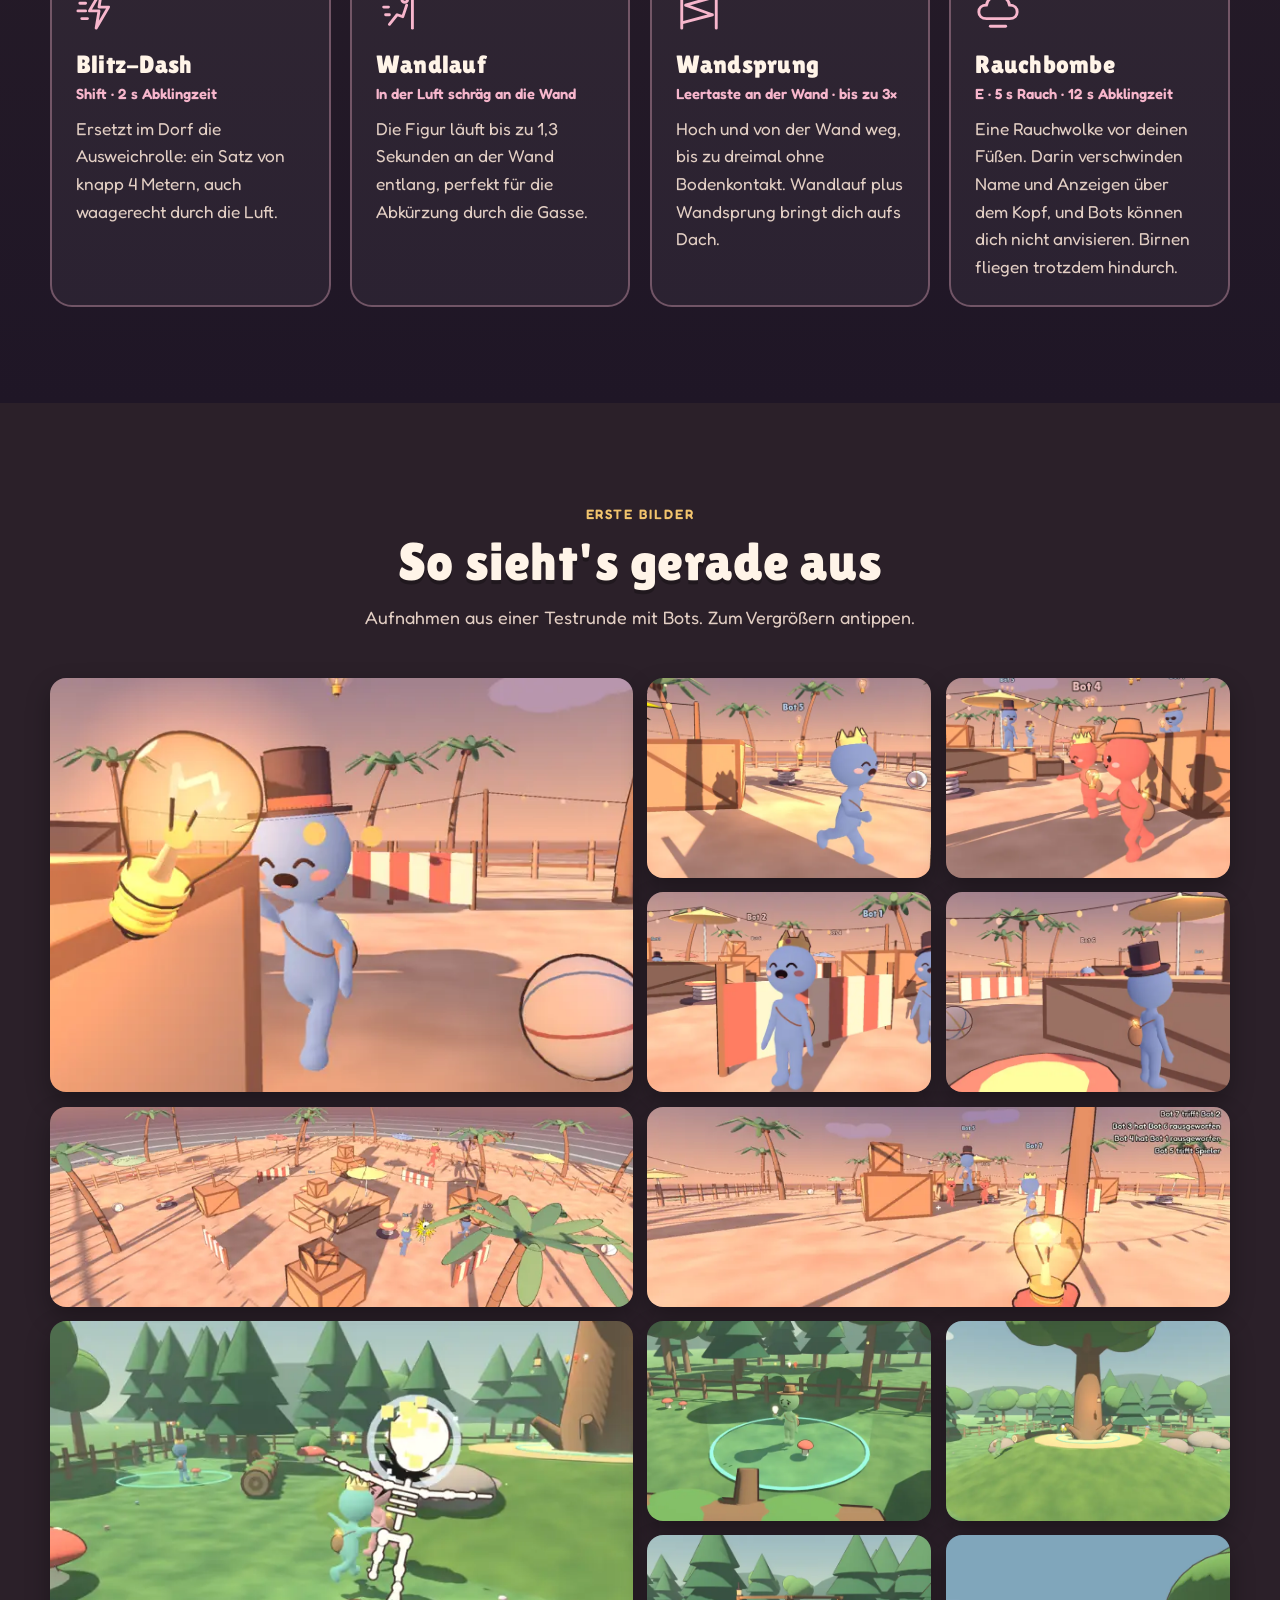
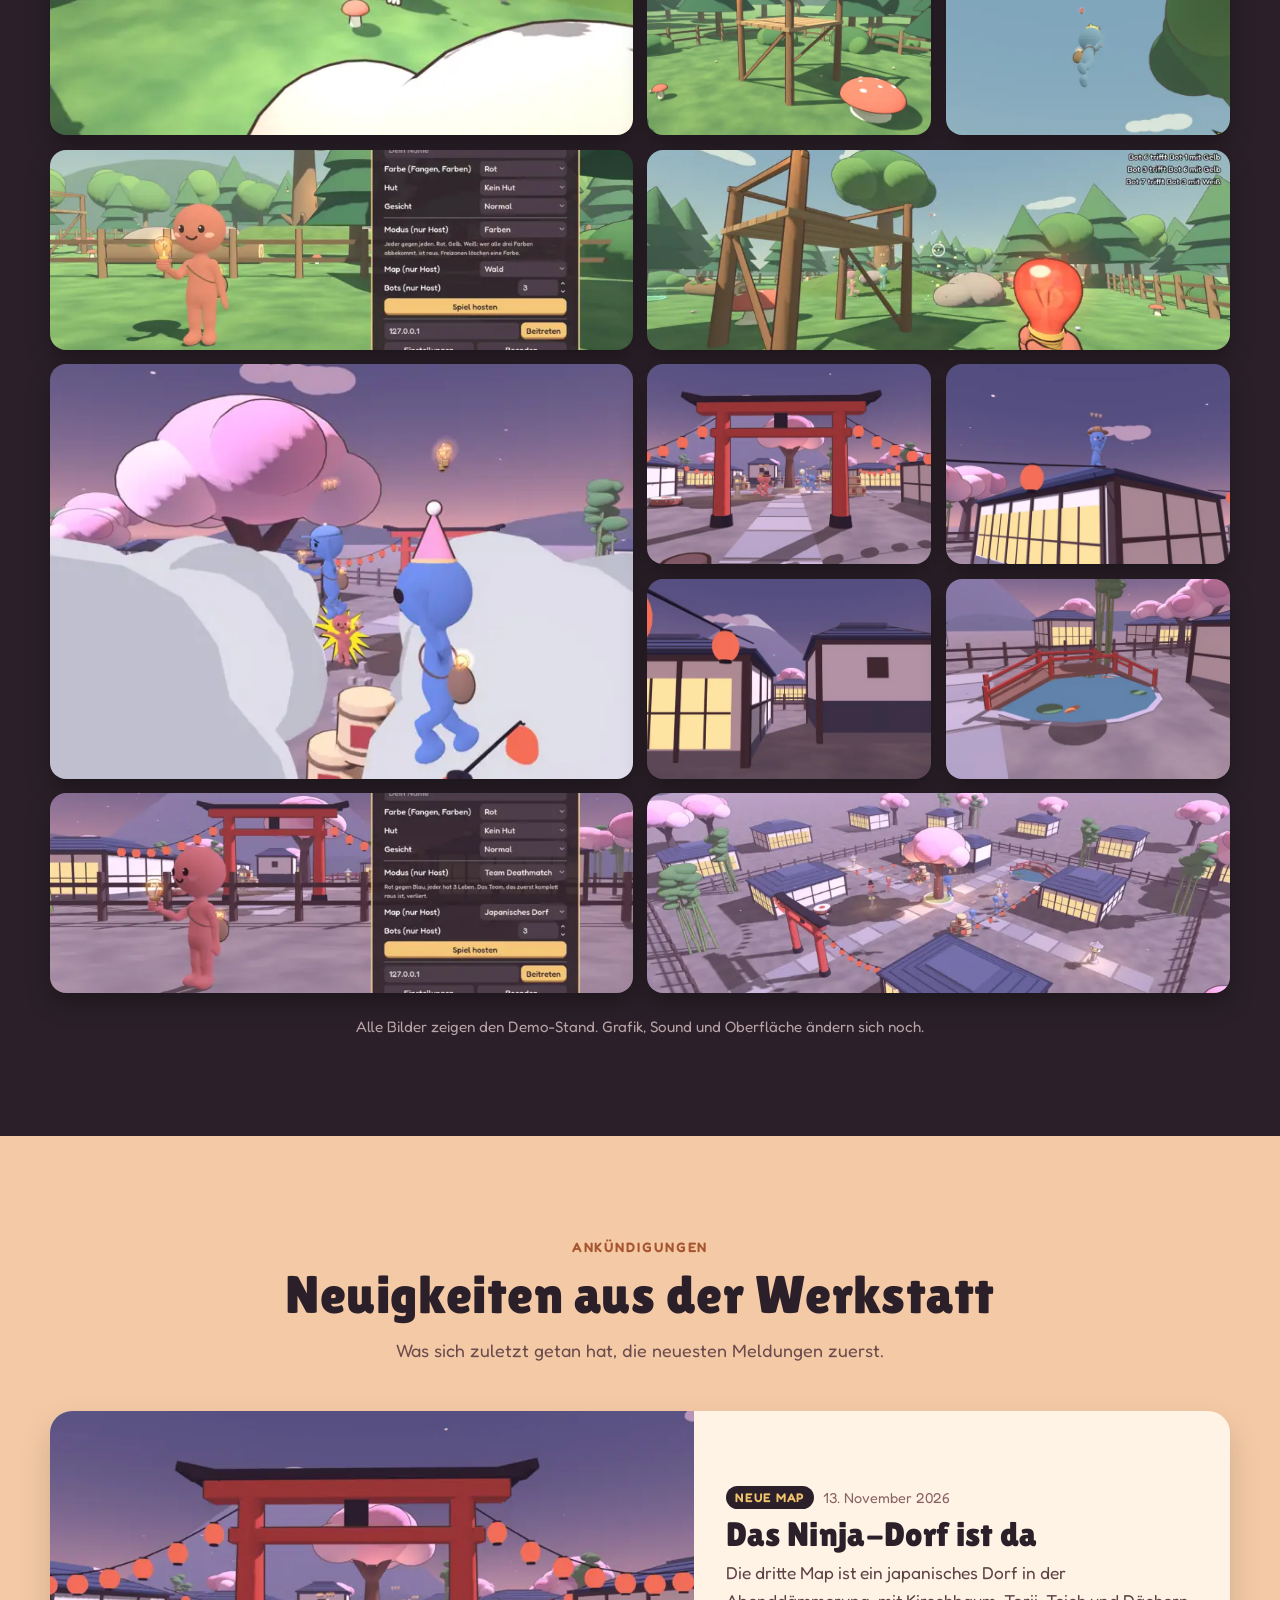
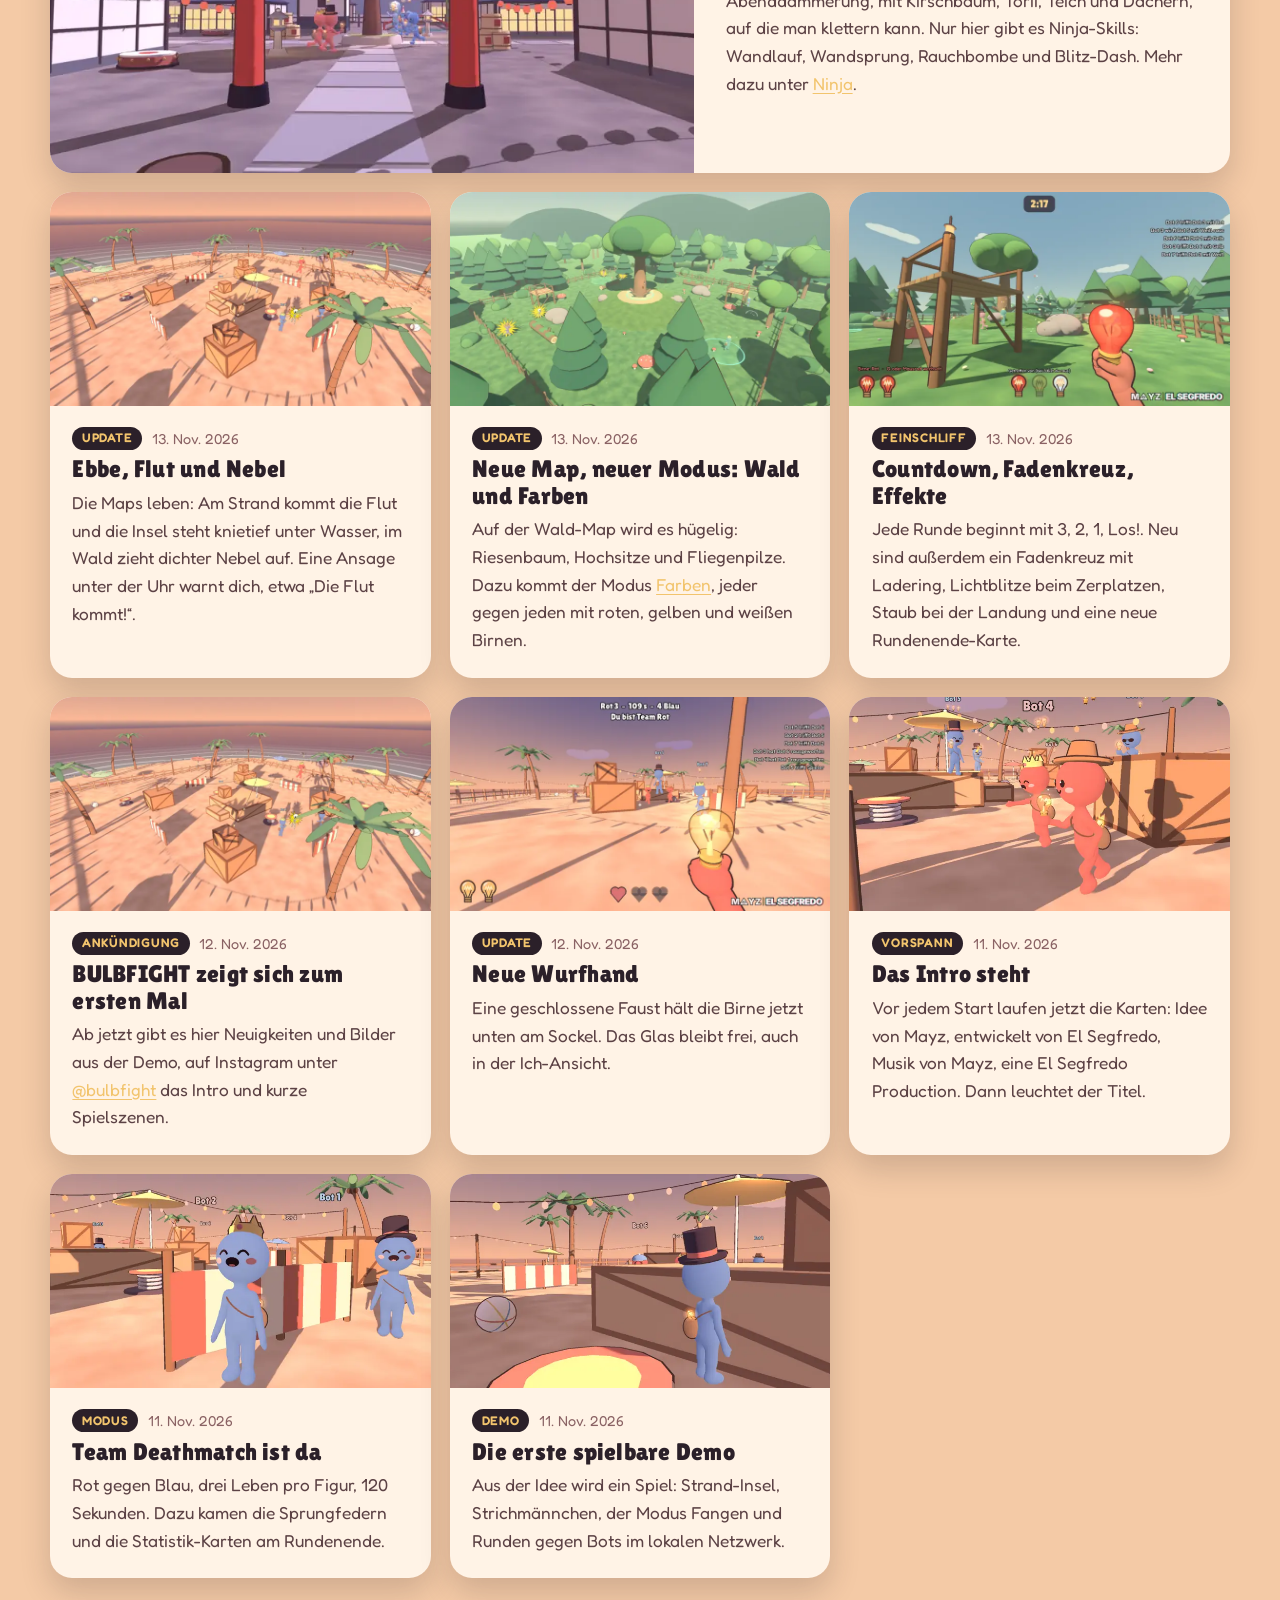
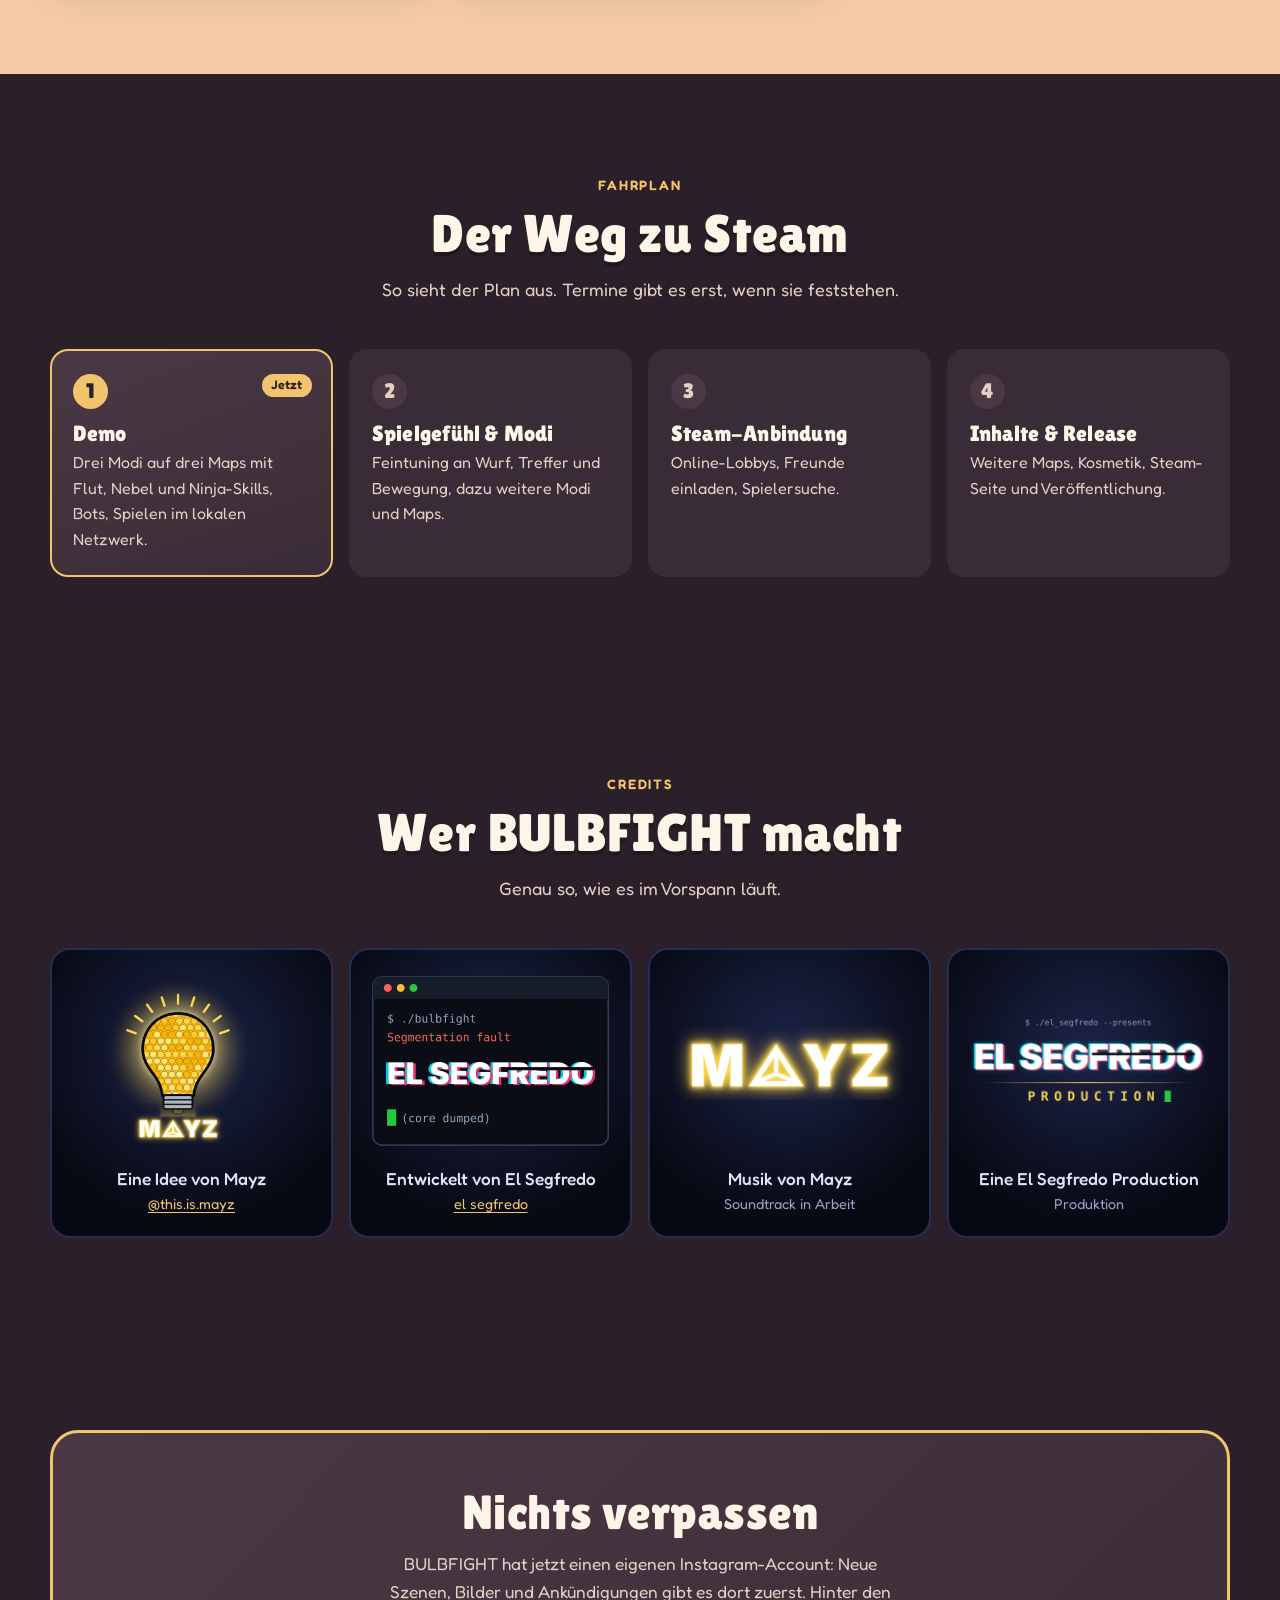
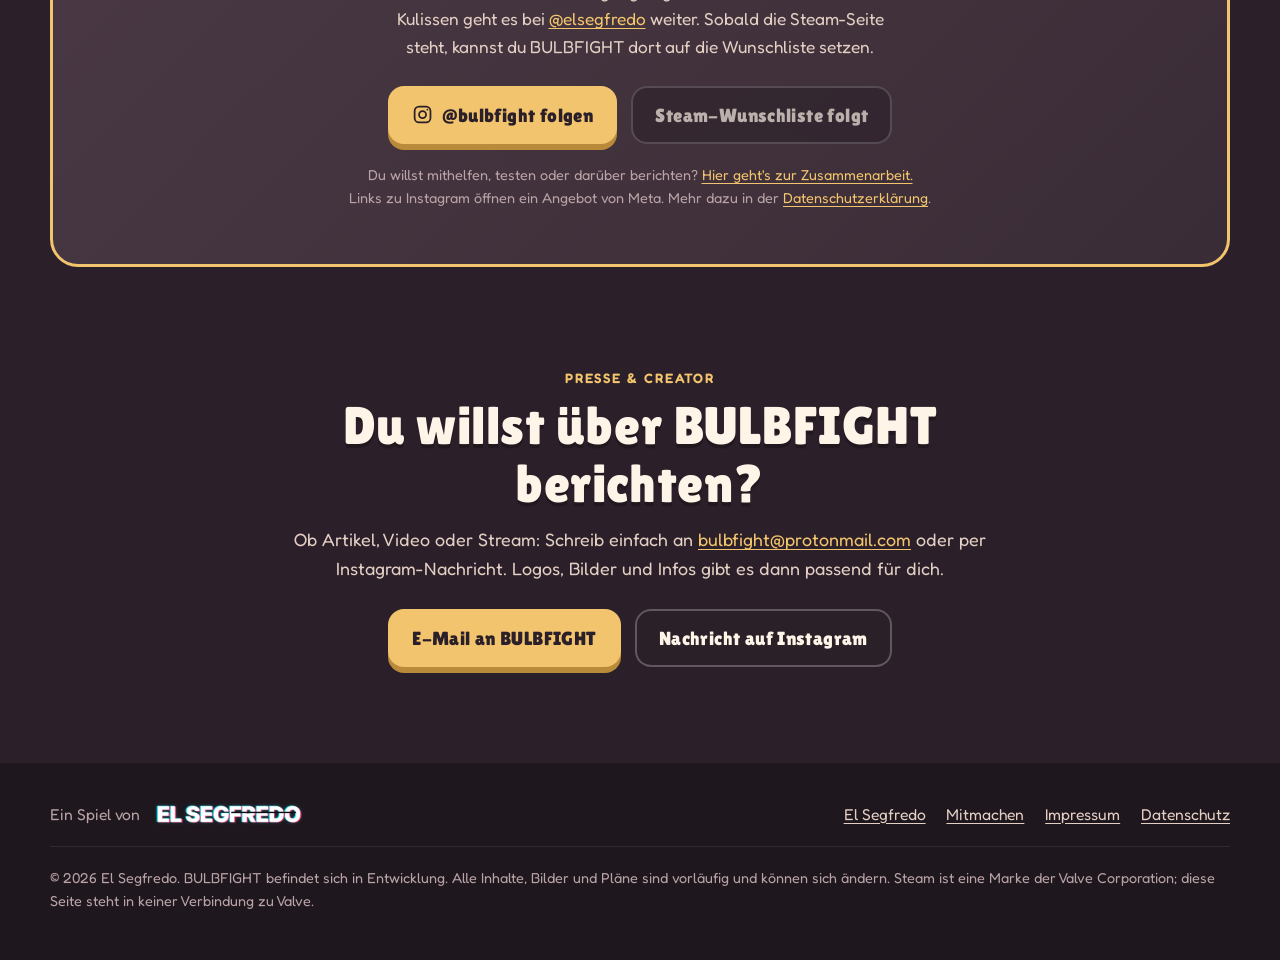
==== commit c58d98b8: "Add files via upload" ====
--- a/index.html
+++ b/index.html
@@ -223,7 +223,7 @@
           </article>
           <article class="map">
             <span class="badge">Neu</span>
-            <img src="dorf-illustration-800.webp" srcset="dorf-illustration-800.webp 800w, dorf-illustration.webp 1600w" sizes="(max-width: 1100px) 100vw, 380px" alt="Illustration des japanischen Dorfs in der Abenddämmerung: Kirschbaum, rotes Torii, Teich mit Bogenbrücke, Laternen und Häuser." width="800" height="450" loading="lazy">
+            <img src="dorf-800.webp" srcset="dorf-800.webp 800w, dorf.webp 1600w" sizes="(max-width: 1100px) 100vw, 380px" alt="Das japanische Dorf von oben in der Abenddämmerung: Häuser mit blauen Dächern, Kirschbäume, das rote Torii, Laternenketten und ein Teich mit Bogenbrücke." width="800" height="450" loading="lazy">
             <div class="body">
               <h3>Japanisches Dorf</h3>
               <p>Ein Dorfplatz in der Abenddämmerung mit Kirschbaum in der Mitte, Torii, Teich mit Bogenbrücke und Laternenketten. Vier Häuser und ein Speicher haben begehbare Dächer, durch die enge Gasse geht es im Zickzack nach oben.</p>
@@ -237,6 +237,11 @@
           <figure><img src="wald-hochsitz-800.webp" alt="Ein hölzerner Hochsitz am Waldrand, davor ein großer roter Fliegenpilz." width="800" height="450" loading="lazy"><figcaption>Hochsitz mit Fliegenpilz</figcaption></figure>
           <figure><img src="wald-pilz-800.webp" alt="Eine Figur mit Zylinder fliegt nach dem Sprung auf einen Fliegenpilz hoch über die Bäume." width="800" height="450" loading="lazy"><figcaption>Ab in die Baumkronen</figcaption></figure>
         </div>
+        <div class="map-strip">
+          <figure><img src="dorf-torii-800.webp" alt="Blick durch das rote Torii auf den Kirschbaum in der Mitte des Dorfplatzes, darüber Laternenketten." width="800" height="450" loading="lazy"><figcaption>Durchs Torii zum Kirschbaum</figcaption></figure>
+          <figure><img src="dorf-dach-800.webp" alt="Eine blaue Figur mit Strohhut steht auf dem Dach eines Hauses." width="800" height="450" loading="lazy"><figcaption>Oben auf den Dächern</figcaption></figure>
+          <figure><img src="dorf-teich-800.webp" alt="Der Teich mit roter Bogenbrücke, Seerosen und Koi, dahinter Bambus und Kirschbäume." width="800" height="450" loading="lazy"><figcaption>Teich mit Bogenbrücke</figcaption></figure>
+        </div>
       </div>
     </section>
 
@@ -247,6 +252,10 @@
           <span class="kicker">Neu im Dorf</span>
           <h2 id="ninja-titel">Ninja-Skills</h2>
           <p>Im japanischen Dorf bekommt jede Figur vier Extra-Fähigkeiten. Drei Karten unten rechts zeigen, was gerade bereit ist. Auf den anderen Maps gelten sie nicht.</p>
+        </div>
+        <div class="ninja-shots">
+          <figure><img src="dorf-rauch-800.webp" srcset="dorf-rauch-800.webp 800w, dorf-rauch.webp 1600w" sizes="(max-width: 860px) 100vw, 560px" alt="Rauchwolken einer Rauchbombe auf dem Dorfplatz, dazwischen wird eine Figur getroffen." width="800" height="450" loading="lazy"><figcaption>Rauchbomben auf dem Dorfplatz</figcaption></figure>
+          <figure class="cap-top"><img src="dorf-ich-800.webp" srcset="dorf-ich-800.webp 800w, dorf-ich.webp 1600w" sizes="(max-width: 860px) 100vw, 560px" alt="Ich-Ansicht im Dorf: Die Hand hält eine Glühbirne, unten rechts zeigen drei Karten Blitz-Dash, Rauchbombe und Wandsprung." width="800" height="450" loading="lazy"><figcaption>Die drei Ninja-Karten unten rechts</figcaption></figure>
         </div>
         <div class="skills">
           <article class="skill">
@@ -300,8 +309,15 @@
           <button data-full="wald-pilz.webp" aria-label="Bild vergrößern: Flug vom Fliegenpilz"><img src="wald-pilz-800.webp" alt="Eine Figur fliegt nach dem Sprung auf einen Fliegenpilz in die Luft." width="800" height="450" loading="lazy"></button>
           <button class="wide" data-full="menu-wald.webp" aria-label="Bild vergrößern: Menü mit Map-Auswahl"><img src="menu-wald-800.webp" alt="Das Hauptmenü vor der Wald-Kulisse mit Modus Farben und Map Wald ausgewählt." width="800" height="450" loading="lazy"></button>
           <button class="wide" data-full="farben-ich.webp" aria-label="Bild vergrößern: Ich-Ansicht im Modus Farben"><img src="farben-ich-800.webp" alt="Ich-Ansicht im Modus Farben mit neuem Fadenkreuz und Farbanzeige." width="800" height="450" loading="lazy"></button>
-        </div>
-        <p class="note">Alle Bilder zeigen den Demo-Stand. Das Dorf ist vorerst als Illustration zu sehen, Bilder aus dem Spiel folgen. Grafik, Sound und Oberfläche ändern sich noch.</p>
+          <button class="big" data-full="dorf-rauch.webp" aria-label="Bild vergrößern: Rauchbomben im Dorf"><img src="dorf-rauch-800.webp" alt="Rauchwolken auf dem Dorfplatz, dahinter Kirschbaum und Torii, eine Figur wird getroffen." width="800" height="450" loading="lazy"></button>
+          <button data-full="dorf-torii.webp" aria-label="Bild vergrößern: Torii"><img src="dorf-torii-800.webp" alt="Das rote Torii mit Blick auf den Kirschbaum." width="800" height="450" loading="lazy"></button>
+          <button data-full="dorf-dach.webp" aria-label="Bild vergrößern: Auf dem Dach"><img src="dorf-dach-800.webp" alt="Eine Figur mit Strohhut auf einem Hausdach." width="800" height="450" loading="lazy"></button>
+          <button data-full="dorf-gasse.webp" aria-label="Bild vergrößern: Gasse"><img src="dorf-gasse-800.webp" alt="Häuser mit erleuchteten Papierfenstern und roten Laternen." width="800" height="450" loading="lazy"></button>
+          <button data-full="dorf-teich.webp" aria-label="Bild vergrößern: Teich"><img src="dorf-teich-800.webp" alt="Teich mit roter Bogenbrücke." width="800" height="450" loading="lazy"></button>
+          <button class="wide" data-full="menu-dorf.webp" aria-label="Bild vergrößern: Menü im Dorf"><img src="menu-dorf-800.webp" alt="Das Hauptmenü vor der Dorf-Kulisse mit Torii, Map Japanisches Dorf ausgewählt." width="800" height="450" loading="lazy"></button>
+          <button class="wide" data-full="dorf-weit2.webp" aria-label="Bild vergrößern: Das Dorf von oben"><img src="dorf-weit2-800.webp" alt="Das Dorf von oben mitten in einer Runde Team Deathmatch." width="800" height="450" loading="lazy"></button>
+        </div>
+        <p class="note">Alle Bilder zeigen den Demo-Stand. Grafik, Sound und Oberfläche ändern sich noch.</p>
       </div>
       <dialog class="lightbox" id="lightbox" aria-label="Bildansicht">
         <button class="close" type="button" data-close>Schließen ✕</button>
@@ -324,7 +340,7 @@
         </div>
         <div class="news">
           <article class="post featured">
-            <img src="dorf-illustration-800.webp" srcset="dorf-illustration-800.webp 800w, dorf-illustration.webp 1600w" sizes="(max-width: 640px) 100vw, 640px" alt="Illustration des japanischen Dorfs mit Kirschbaum, Torii und Laternen." width="800" height="450" loading="lazy">
+            <img src="dorf-torii-800.webp" srcset="dorf-torii-800.webp 800w, dorf-torii.webp 1600w" sizes="(max-width: 640px) 100vw, 640px" alt="Blick durch das rote Torii auf den Kirschbaum im japanischen Dorf." width="800" height="450" loading="lazy">
             <div class="body">
               <p class="meta"><span class="tag">Neue Map</span><time datetime="2026-11-13">13. November 2026</time></p>
               <h3>Das Ninja-Dorf ist da</h3>
--- a/bulbfight.css
+++ b/bulbfight.css
@@ -153,6 +153,13 @@
 .map .dyn a { color: #7fe0d0; }
 
 /* Ninja */
+.ninja-shots { display: grid; grid-template-columns: 1fr 1fr; gap: 1.2rem; margin-bottom: 1.4rem; }
+.ninja-shots figure { margin: 0; border-radius: var(--radius); overflow: hidden; position: relative; border: 2px solid rgba(247, 182, 204, .35); }
+.ninja-shots img { width: 100%; aspect-ratio: 16 / 9; object-fit: cover; }
+.ninja-shots figcaption { position: absolute; left: 0; right: 0; bottom: 0; padding: 1.6rem 1rem .7rem; background: linear-gradient(transparent, rgba(31, 22, 38, .9)); font-weight: 600; }
+.ninja-shots .cap-top figcaption { top: 0; bottom: auto; padding: .7rem 1rem 1.6rem; background: linear-gradient(rgba(31, 22, 38, .9), transparent); }
+@media (max-width: 860px) { .ninja-shots { grid-template-columns: 1fr; } }
+.map-strip + .map-strip { margin-top: 1rem; }
 .night { background: radial-gradient(1200px 500px at 70% 0%, #5a3555 0%, transparent 70%), linear-gradient(180deg, #2b2029, #1f1626); }
 .skills { display: grid; grid-template-columns: repeat(4, 1fr); gap: 1.2rem; }
 .skill { background: rgba(255, 255, 255, .05); border: 2px solid rgba(247, 182, 204, .35); border-radius: var(--radius); padding: 1.5rem; }
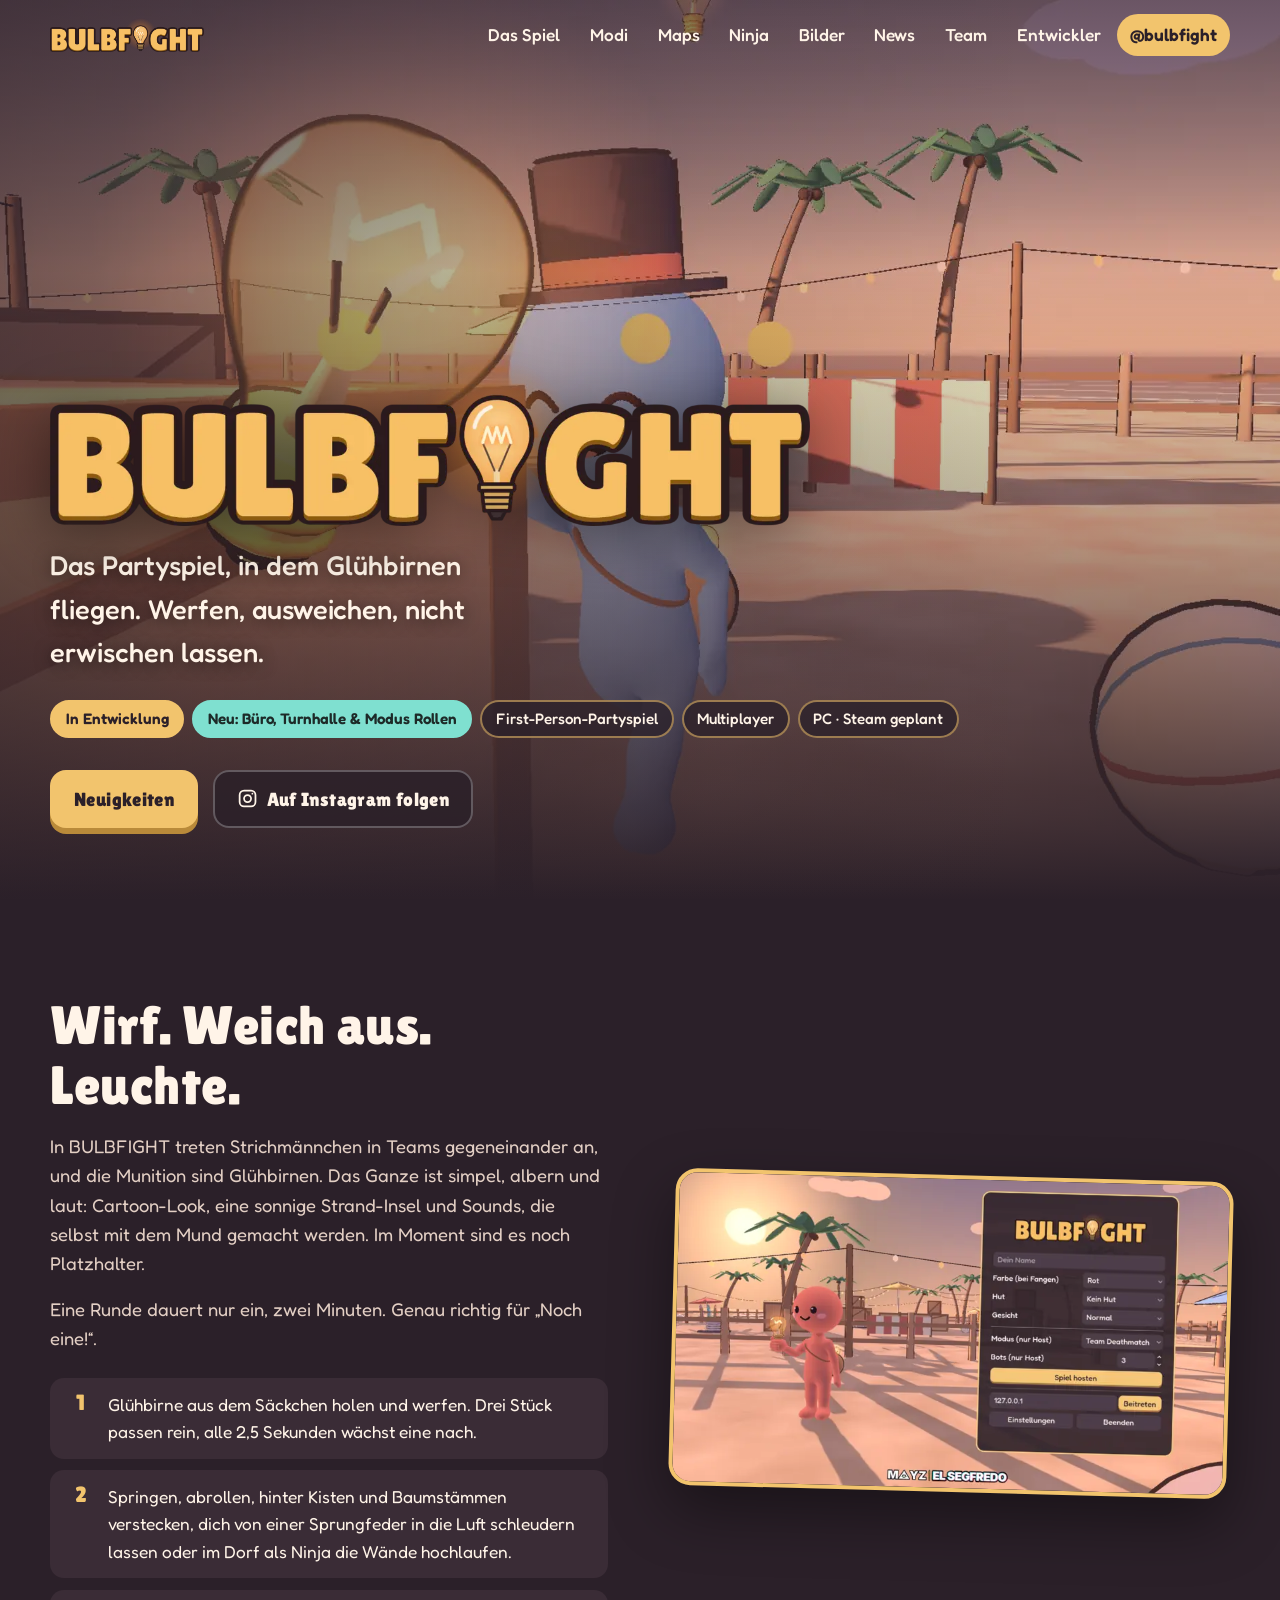
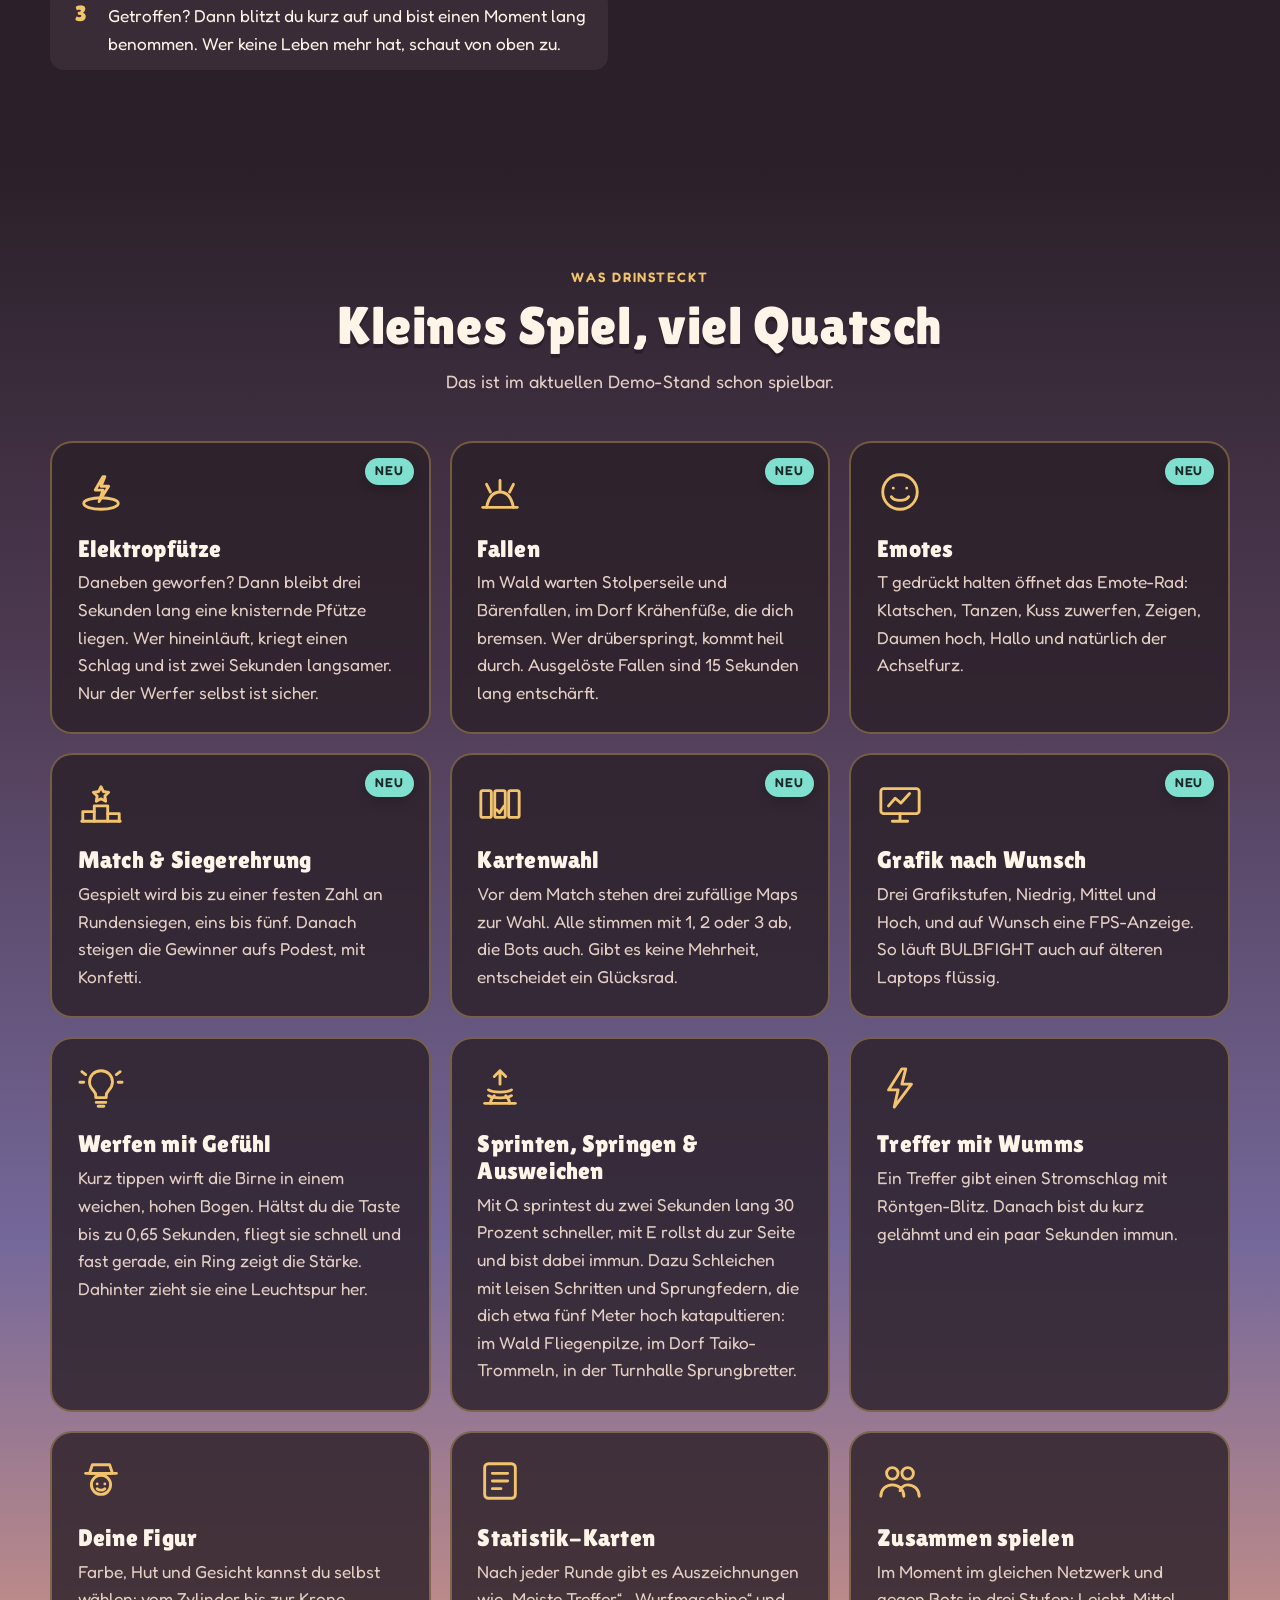
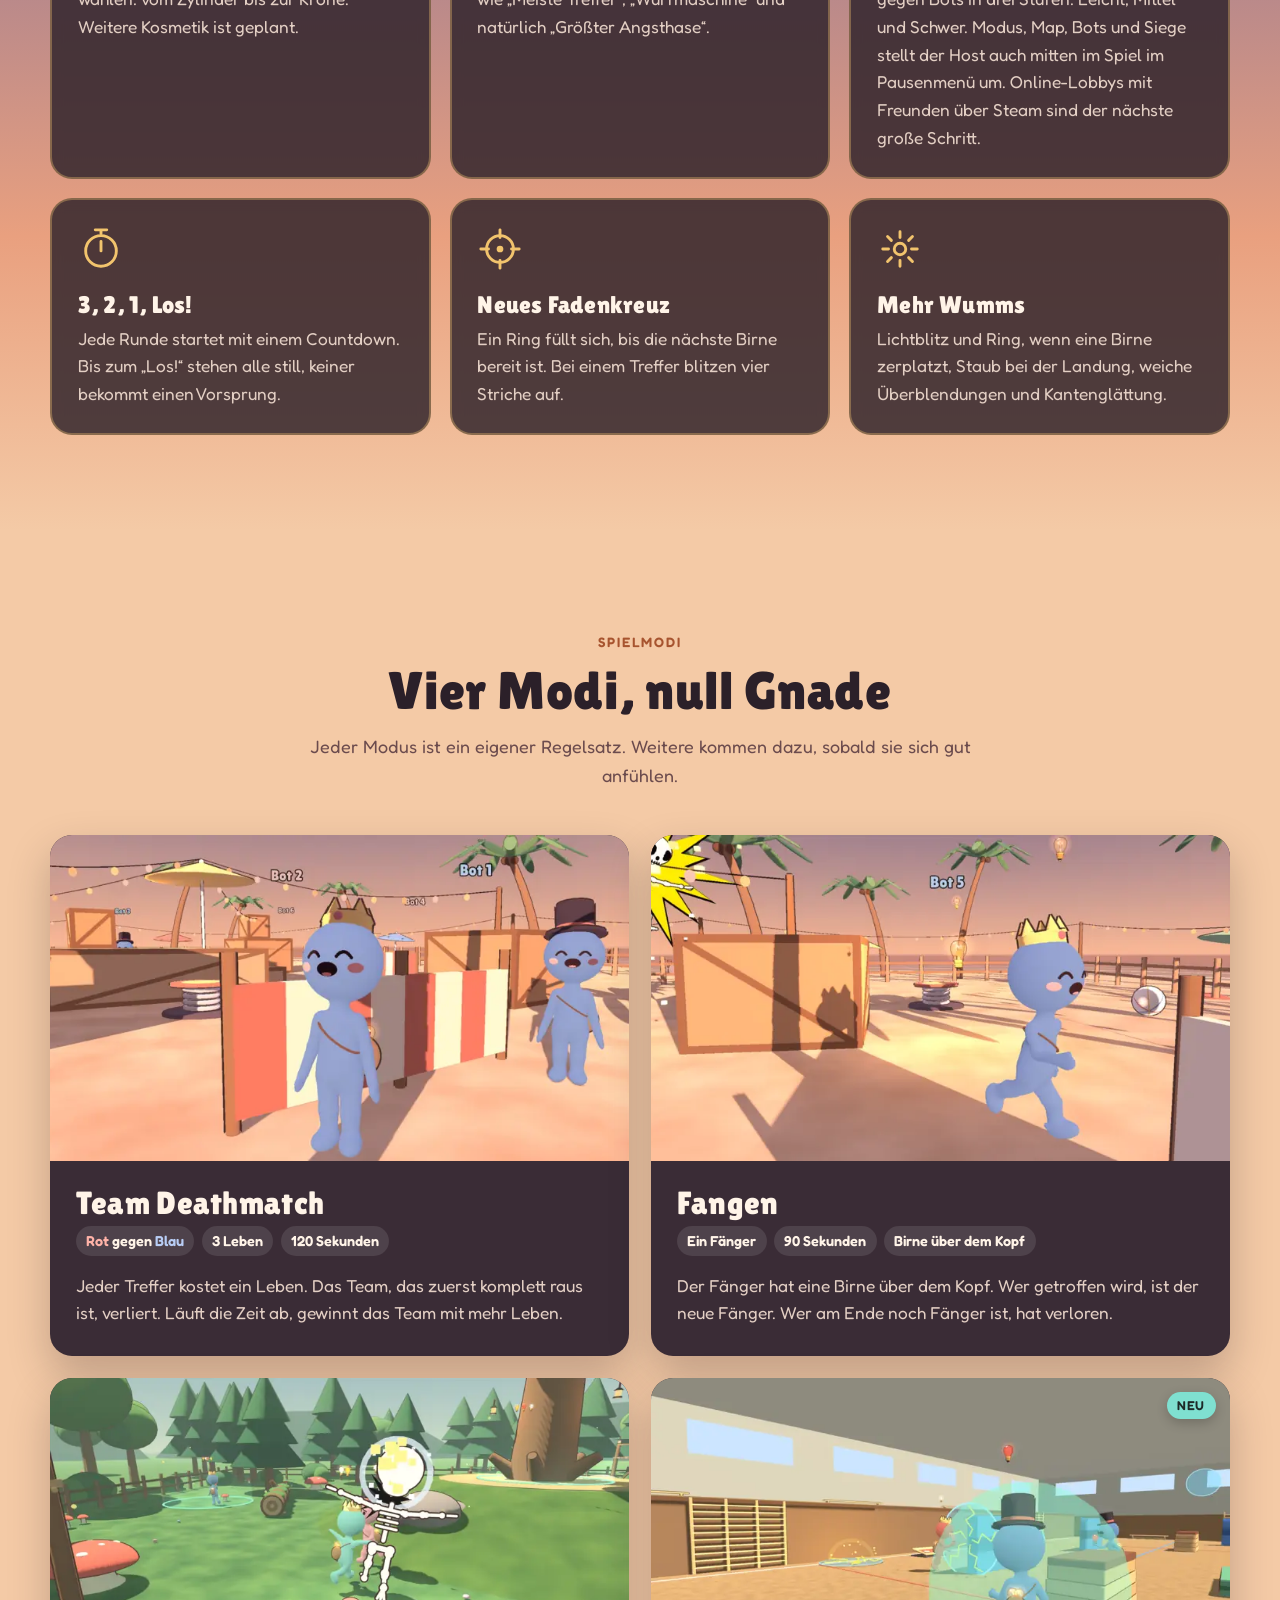
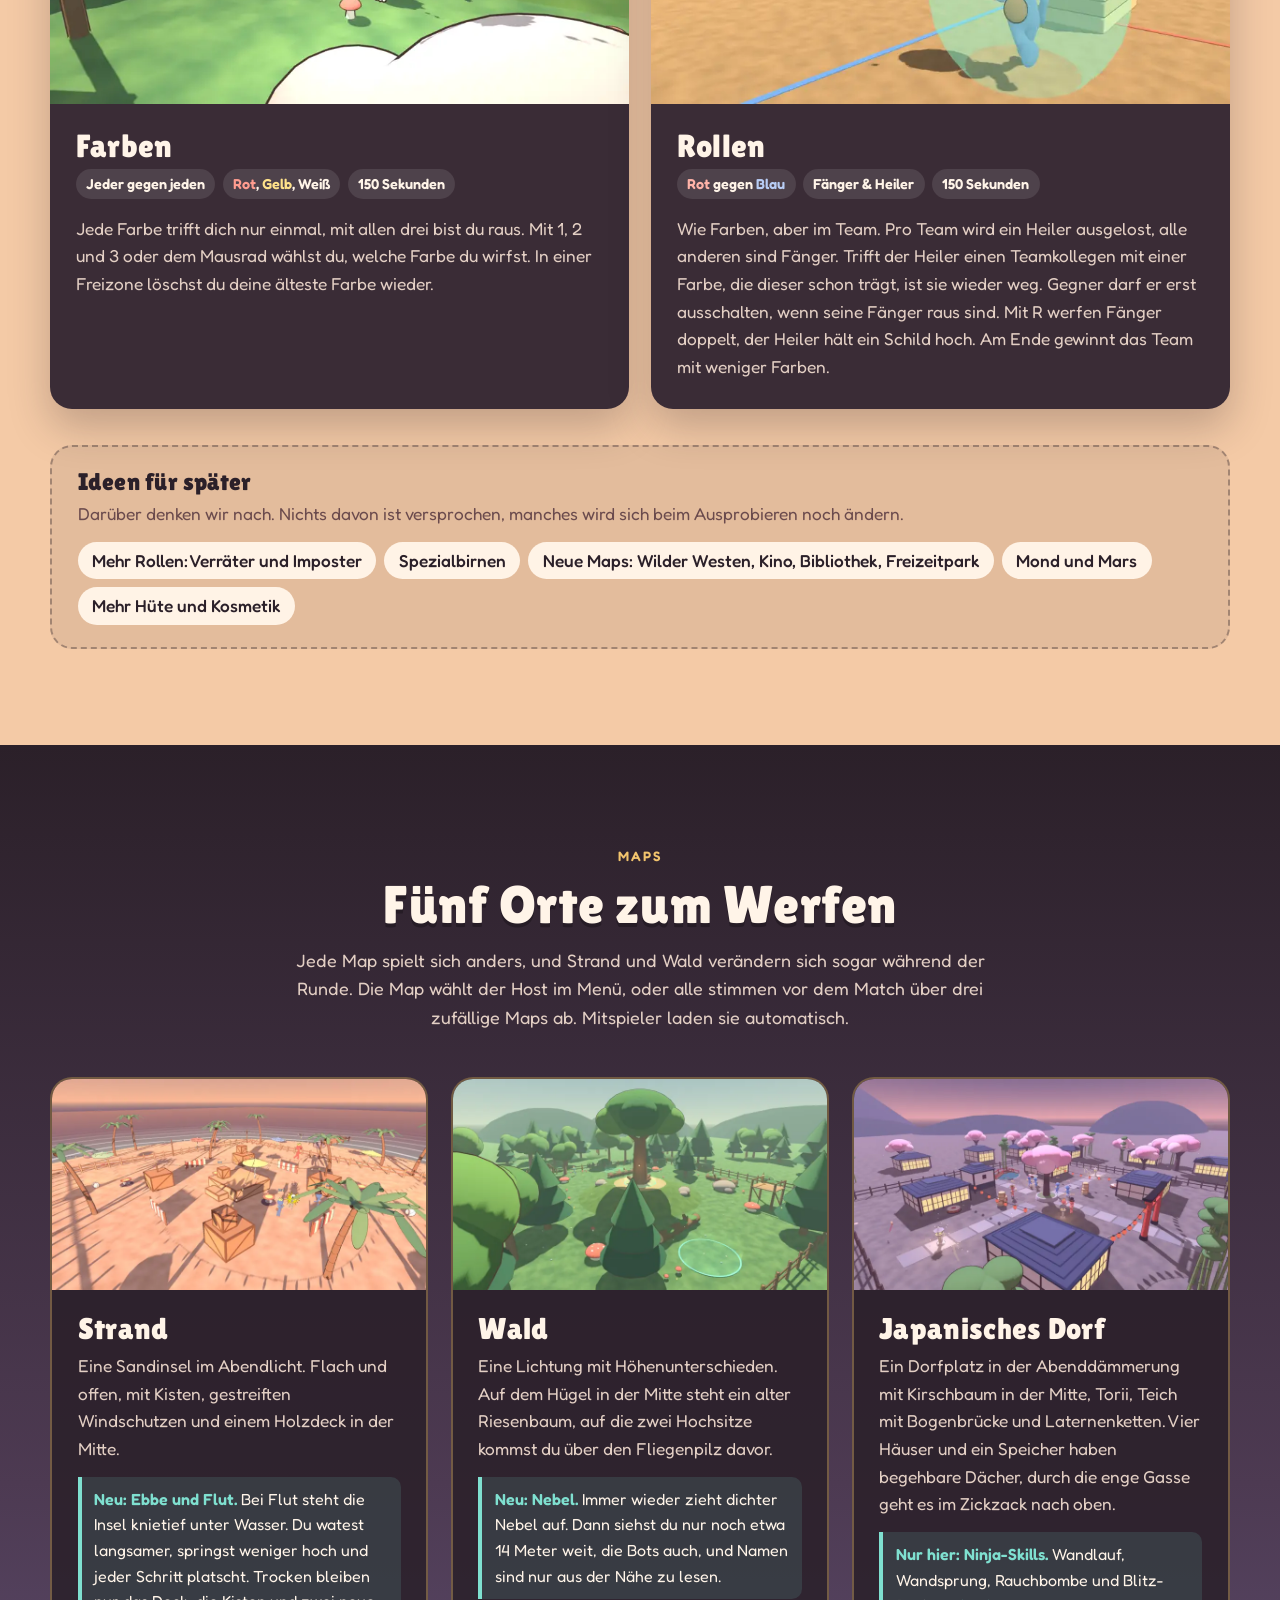
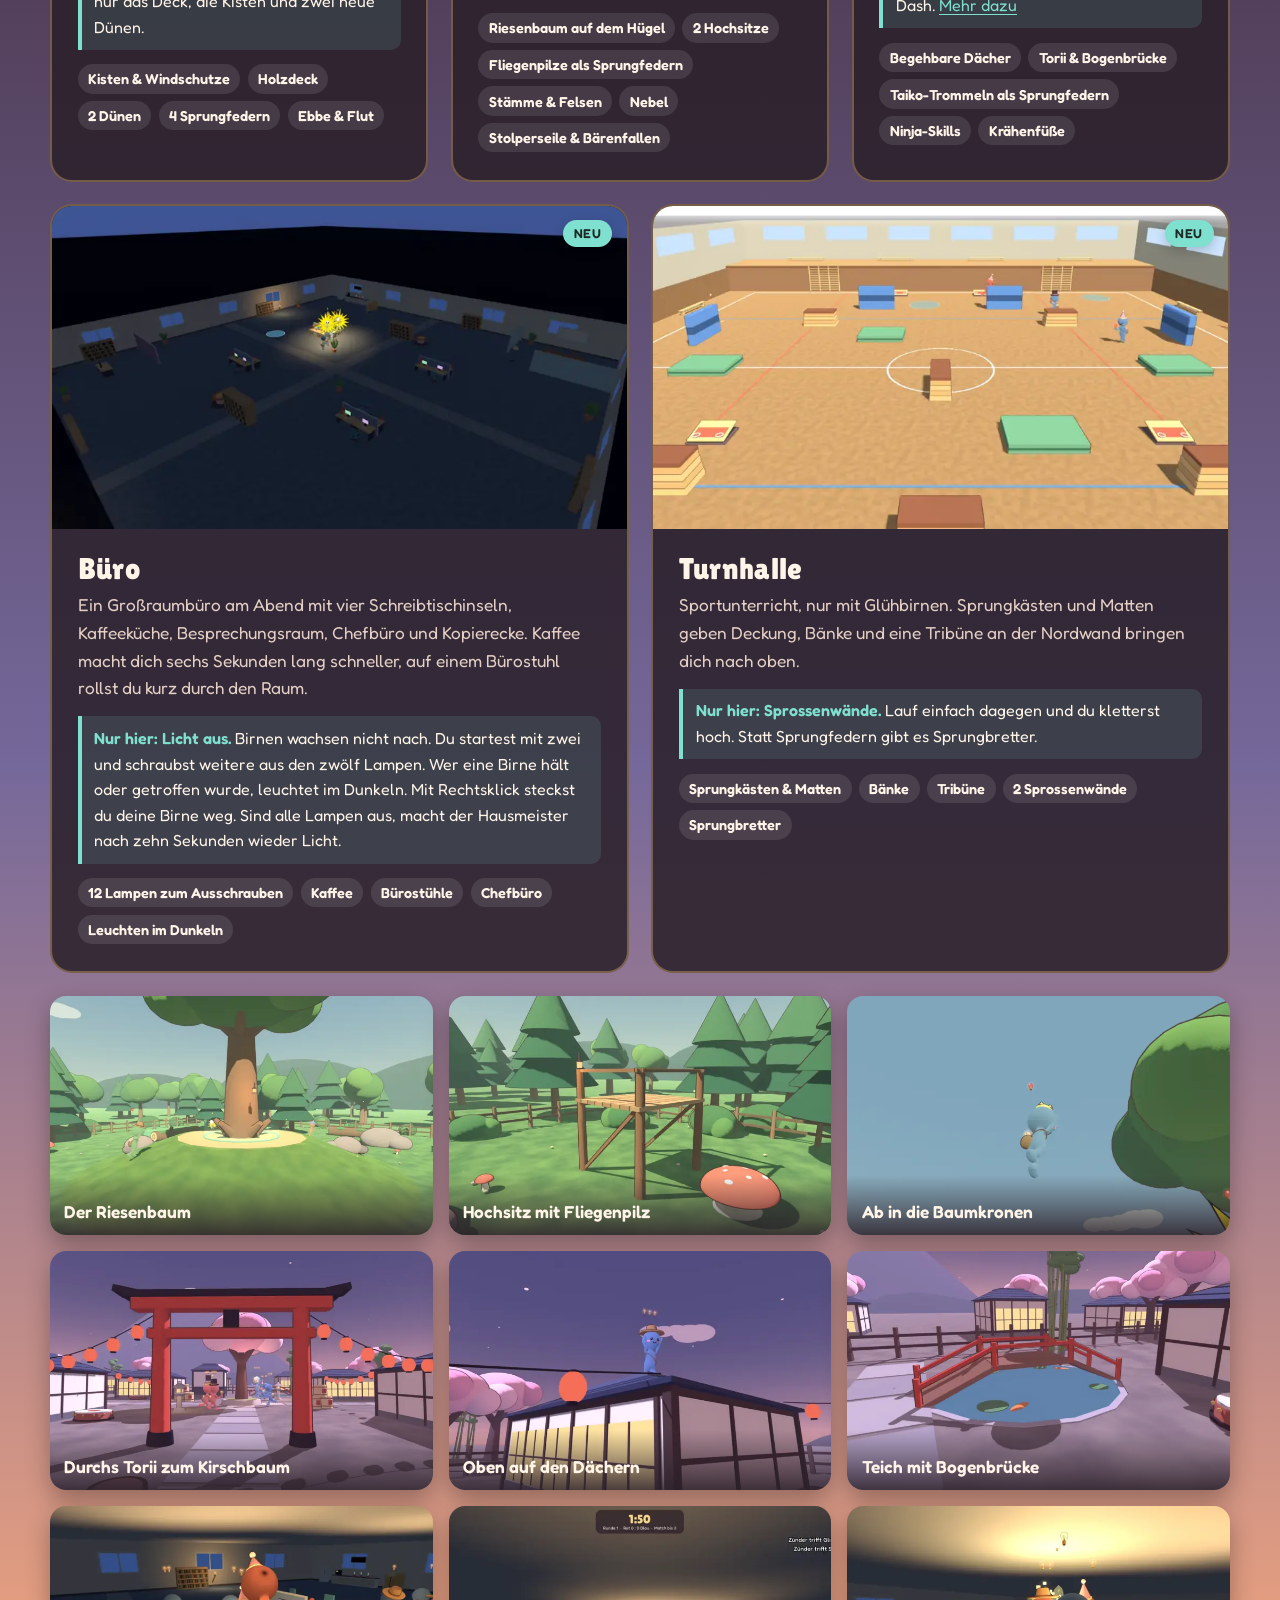
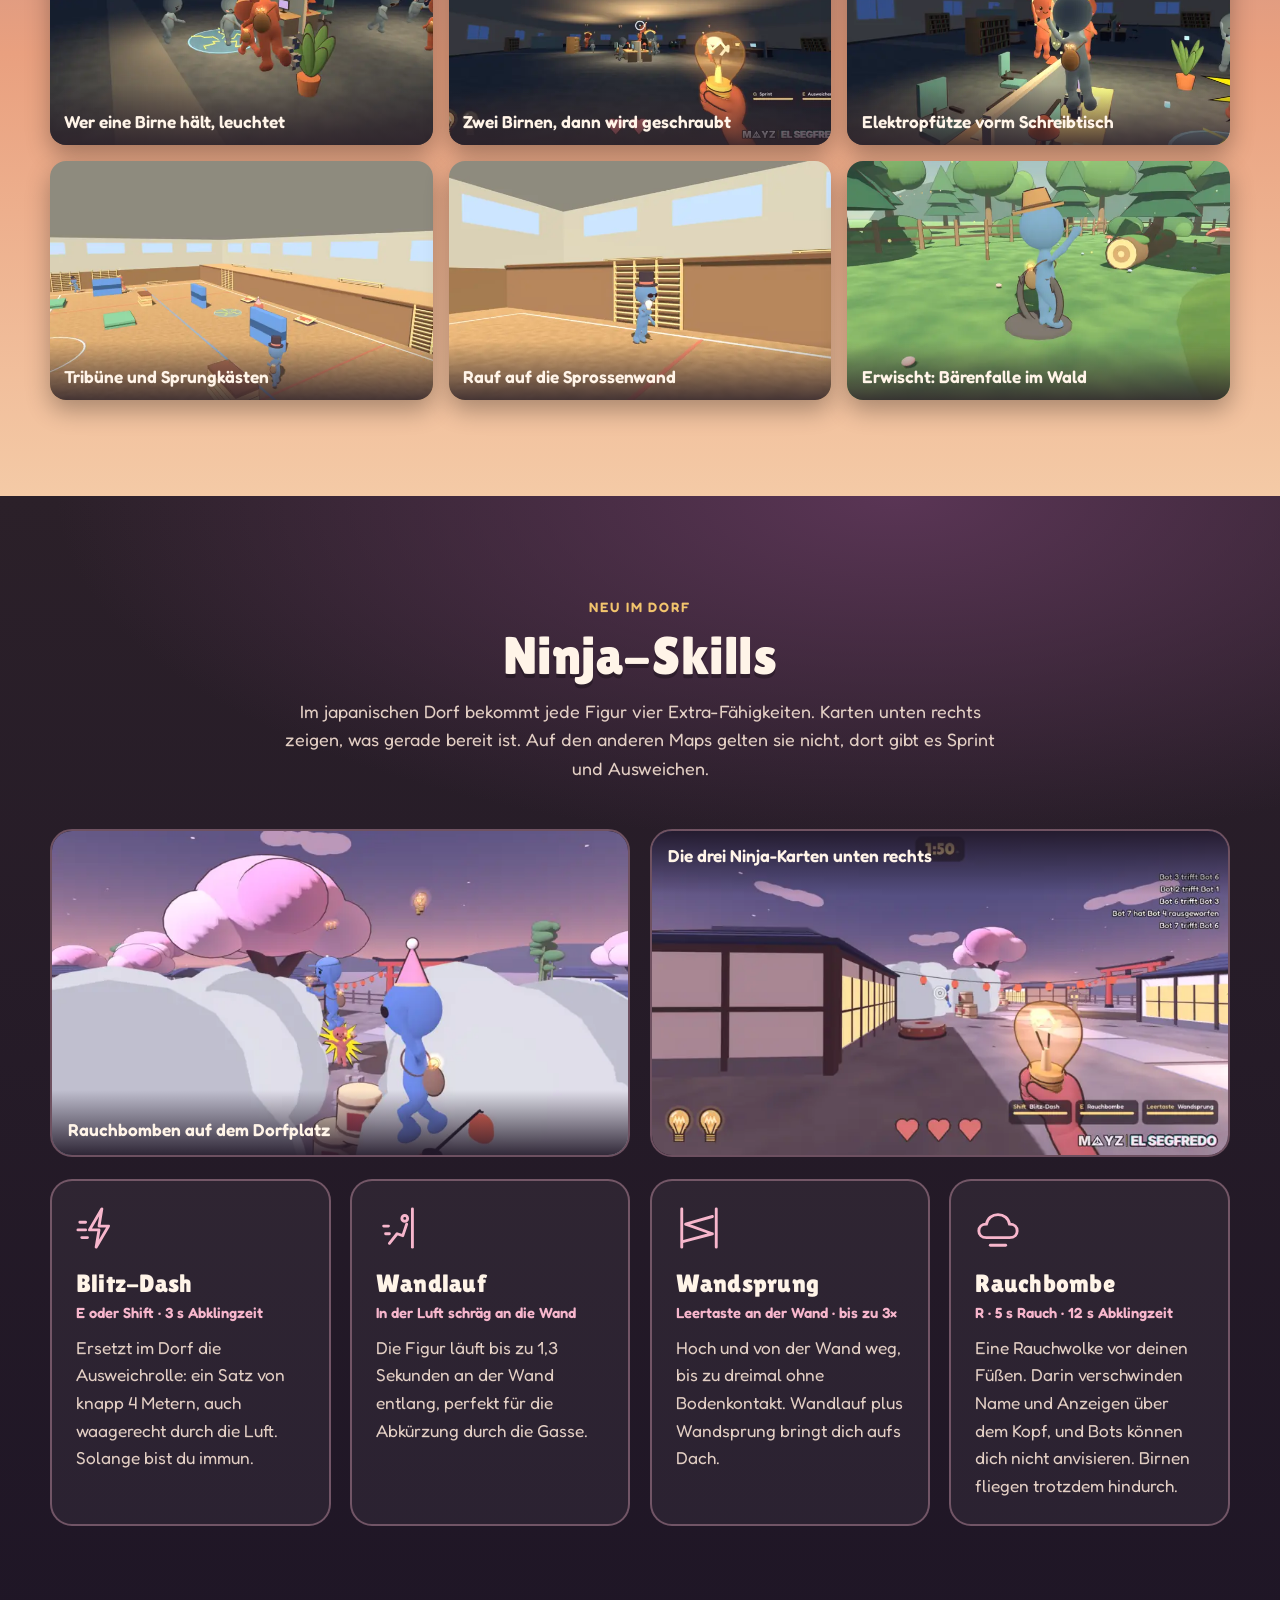
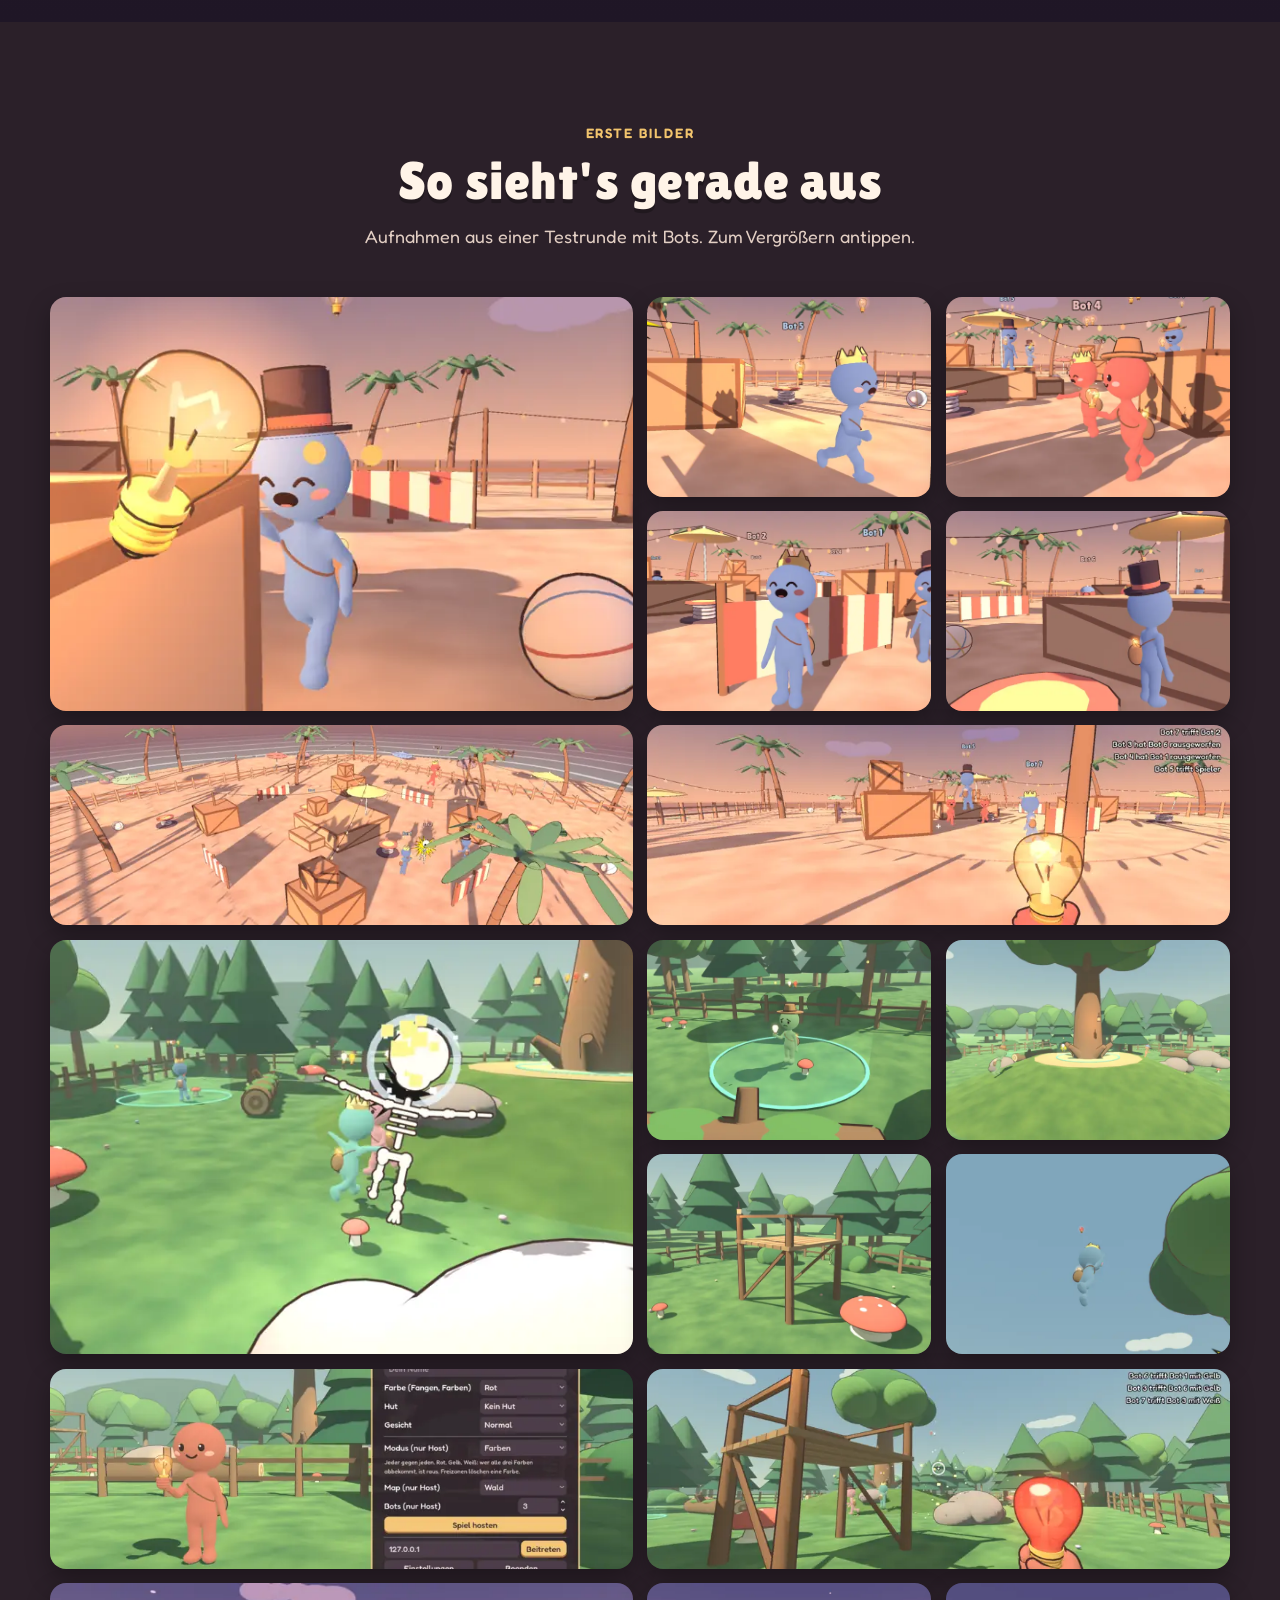
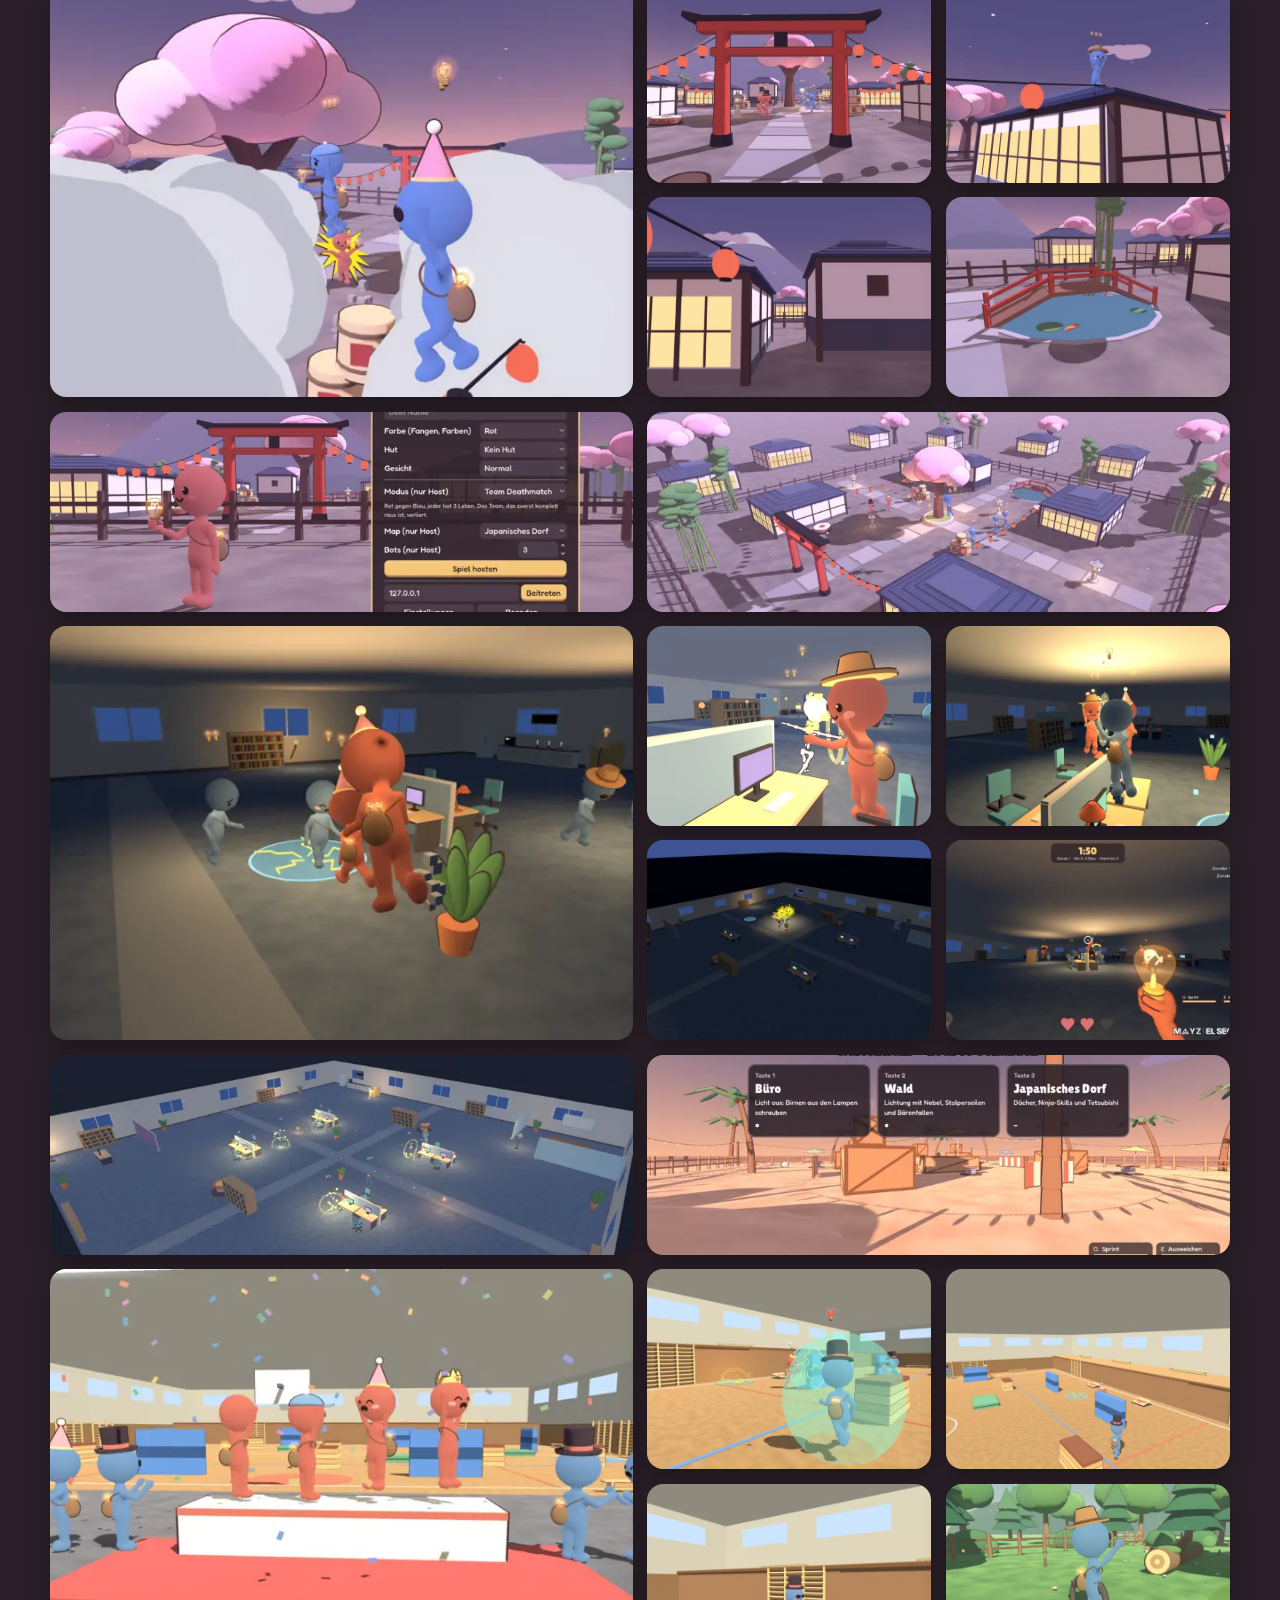
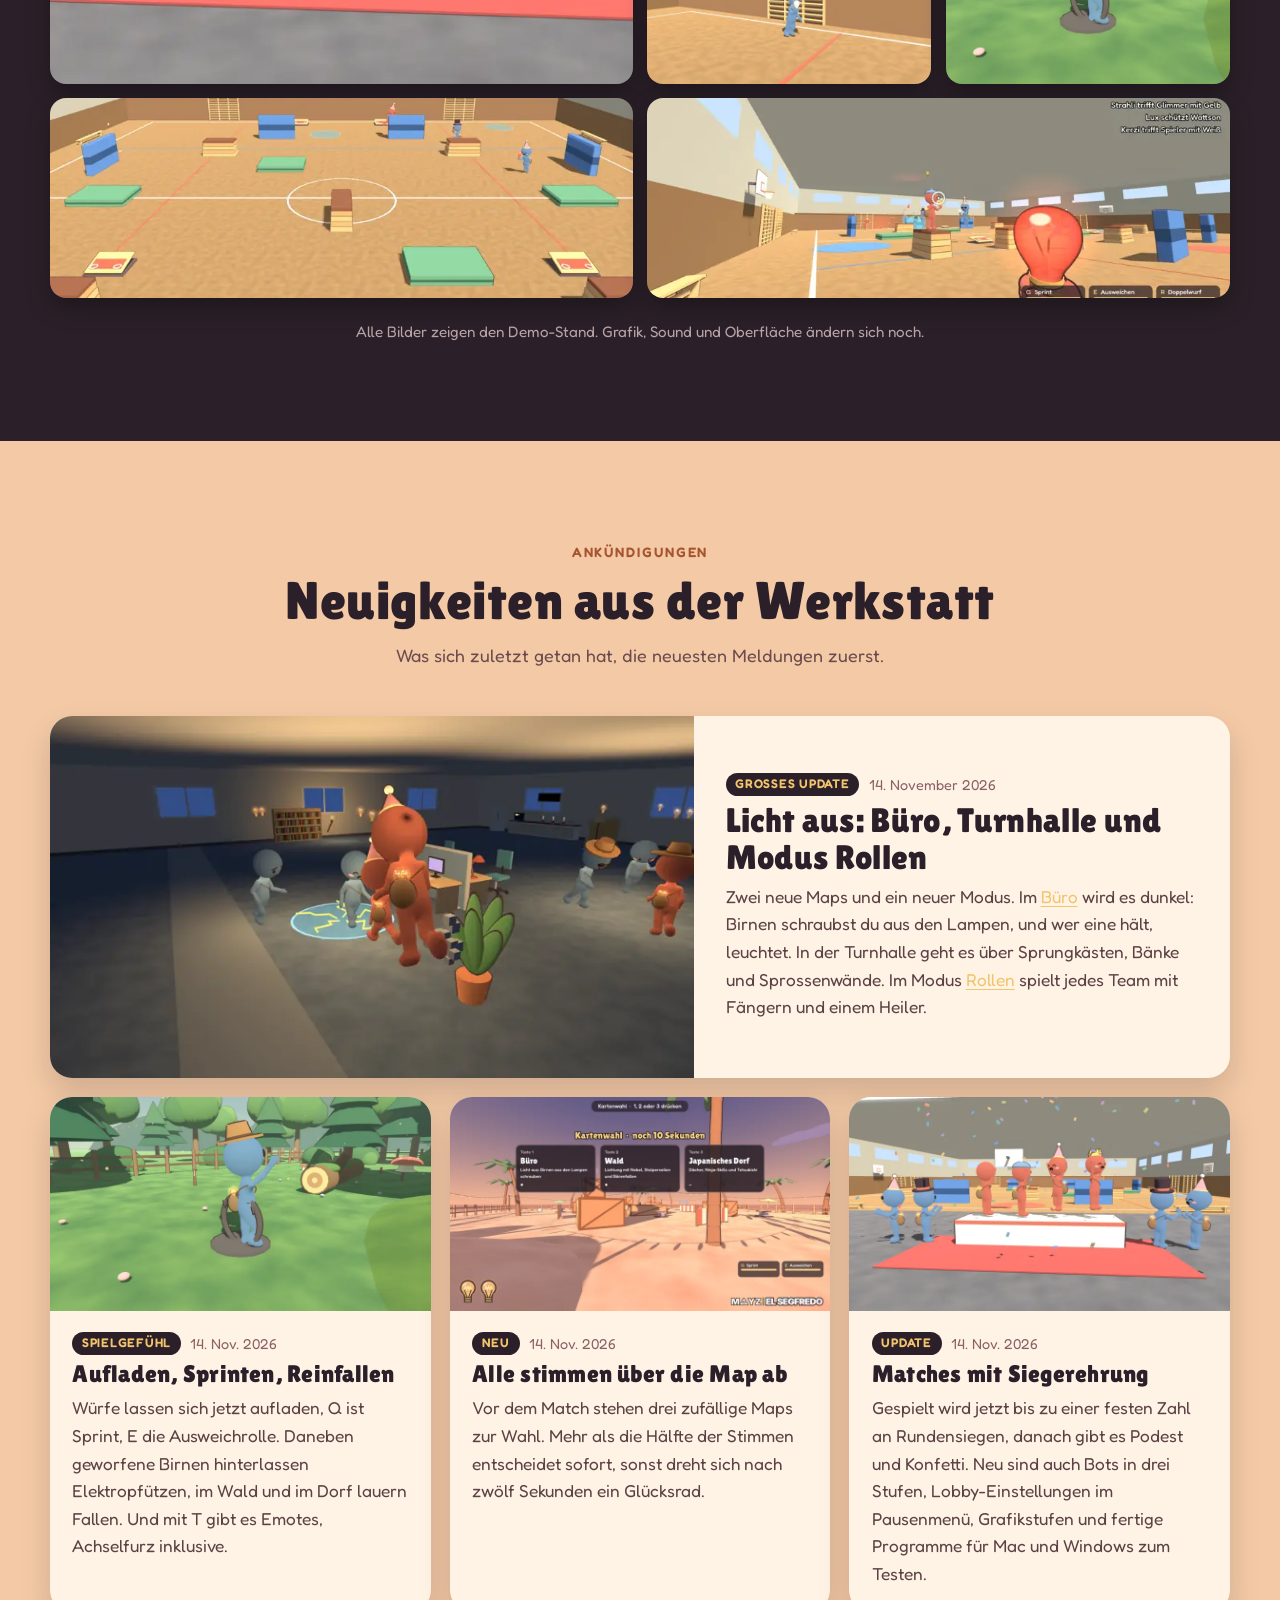
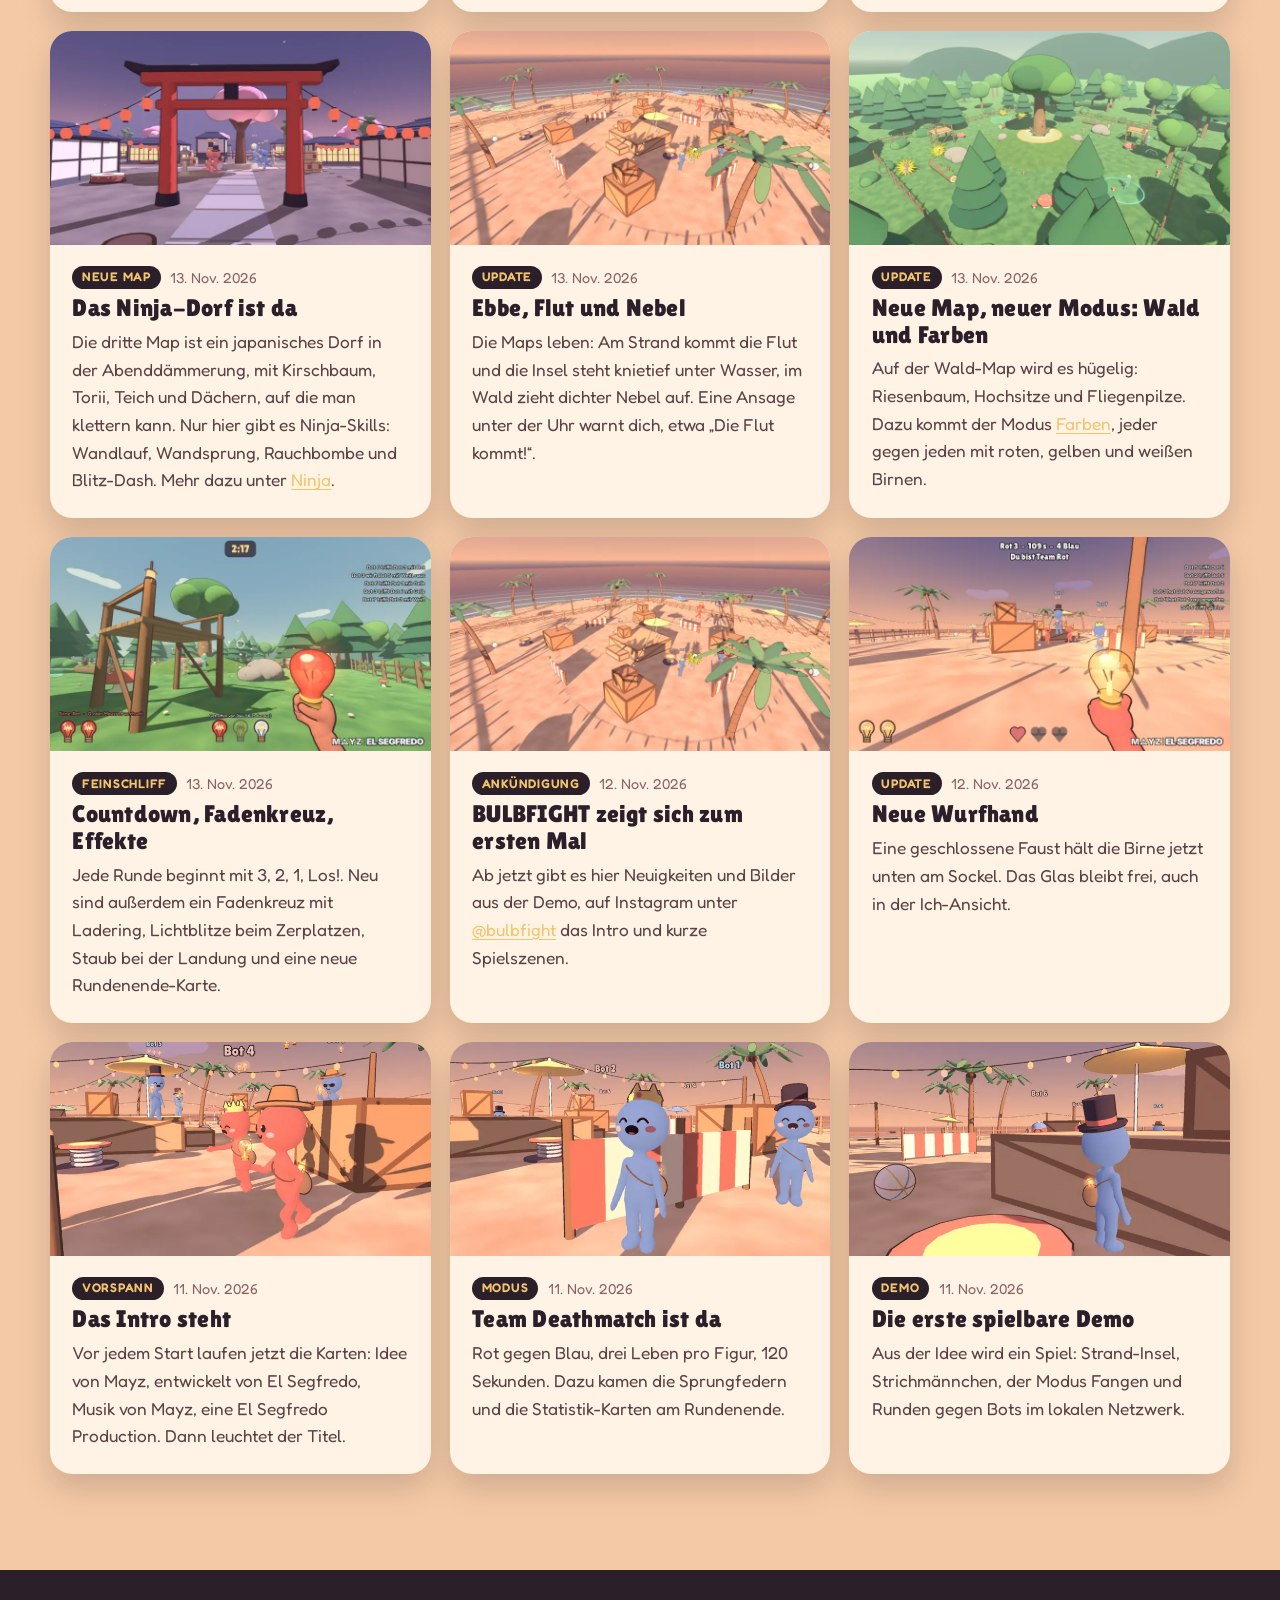
==== commit d7e4606e: "Add files via upload" ====
--- a/index.html
+++ b/index.html
@@ -4,7 +4,7 @@
   <meta charset="utf-8">
   <meta name="viewport" content="width=device-width, initial-scale=1">
   <title>BULBFIGHT – Das Partyspiel, in dem Glühbirnen fliegen</title>
-  <meta name="description" content="BULBFIGHT ist ein albernes First-Person-Partyspiel von El Segfredo, nach einer Idee von Mayz: Strichmännchen werfen sich am Strand mit Glühbirnen ab. Neuigkeiten, erste Bilder, Maps, Spielmodi und Ninja-Skills.">
+  <meta name="description" content="BULBFIGHT ist ein albernes First-Person-Partyspiel von El Segfredo, nach einer Idee von Mayz: Strichmännchen werfen sich am Strand mit Glühbirnen ab. Neuigkeiten, erste Bilder, vier Spielmodi, fünf Maps vom Strand bis zum dunklen Büro und Ninja-Skills.">
   <meta name="theme-color" content="#2b2029">
   <meta property="og:type" content="website">
   <meta property="og:title" content="BULBFIGHT – Das Partyspiel, in dem Glühbirnen fliegen">
@@ -51,7 +51,7 @@
         <p class="tagline">Das Partyspiel, in dem Glühbirnen fliegen. Werfen, ausweichen, nicht erwischen lassen.</p>
         <ul class="tags" aria-label="Status">
           <li class="hot">In Entwicklung</li>
-          <li class="new"><a href="#news">Neu: Ninja-Dorf, Flut &amp; Nebel</a></li>
+          <li class="new"><a href="#news">Neu: Büro, Turnhalle &amp; Modus Rollen</a></li>
           <li>First-Person-Partyspiel</li>
           <li>Multiplayer</li>
           <li>PC · Steam geplant</li>
@@ -95,14 +95,50 @@
         </div>
         <div class="features">
           <article class="feature">
+            <span class="badge">Neu</span>
+            <svg viewBox="0 0 48 48" fill="none" stroke="currentColor" stroke-width="3" stroke-linecap="round" stroke-linejoin="round" aria-hidden="true"><ellipse cx="24" cy="36" rx="18" ry="6"/><path d="M26 8 18 22h8l-4 12 10-16h-8l4-10z"/></svg>
+            <h3>Elektropfütze</h3>
+            <p>Daneben geworfen? Dann bleibt drei Sekunden lang eine knisternde Pfütze liegen. Wer hineinläuft, kriegt einen Schlag und ist zwei Sekunden langsamer. Nur der Werfer selbst ist sicher.</p>
+          </article>
+          <article class="feature">
+            <span class="badge">Neu</span>
+            <svg viewBox="0 0 48 48" fill="none" stroke="currentColor" stroke-width="3" stroke-linecap="round" stroke-linejoin="round" aria-hidden="true"><path d="M6 40h36"/><path d="M10 40c2-10 6-16 14-16s12 6 14 16"/><path d="M14 24l-4-8M24 22V12M34 24l4-8"/></svg>
+            <h3>Fallen</h3>
+            <p>Im Wald warten Stolperseile und Bärenfallen, im Dorf Krähenfüße, die dich bremsen. Wer drüberspringt, kommt heil durch. Ausgelöste Fallen sind 15 Sekunden lang entschärft.</p>
+          </article>
+          <article class="feature">
+            <span class="badge">Neu</span>
+            <svg viewBox="0 0 48 48" fill="none" stroke="currentColor" stroke-width="3" stroke-linecap="round" stroke-linejoin="round" aria-hidden="true"><circle cx="24" cy="24" r="18"/><path d="M17 20h.01M31 20h.01"/><path d="M15 29c3 5 15 5 18 0"/></svg>
+            <h3>Emotes</h3>
+            <p>T gedrückt halten öffnet das Emote-Rad: Klatschen, Tanzen, Kuss zuwerfen, Zeigen, Daumen hoch, Hallo und natürlich der Achselfurz.</p>
+          </article>
+          <article class="feature">
+            <span class="badge">Neu</span>
+            <svg viewBox="0 0 48 48" fill="none" stroke="currentColor" stroke-width="3" stroke-linecap="round" stroke-linejoin="round" aria-hidden="true"><path d="M4 42h40"/><path d="M17 42V26h14v16"/><path d="M5 42V32h12M31 34h12v8"/><path d="M24 6l2.5 5 5.5.8-4 3.9.9 5.5-4.9-2.6-4.9 2.6.9-5.5-4-3.9 5.5-.8z"/></svg>
+            <h3>Match &amp; Siegerehrung</h3>
+            <p>Gespielt wird bis zu einer festen Zahl an Rundensiegen, eins bis fünf. Danach steigen die Gewinner aufs Podest, mit Konfetti.</p>
+          </article>
+          <article class="feature">
+            <span class="badge">Neu</span>
+            <svg viewBox="0 0 48 48" fill="none" stroke="currentColor" stroke-width="3" stroke-linecap="round" stroke-linejoin="round" aria-hidden="true"><rect x="4" y="10" width="11" height="28" rx="2"/><rect x="18.5" y="10" width="11" height="28" rx="2"/><rect x="33" y="10" width="11" height="28" rx="2"/><path d="M20.5 30l3 3 5-7"/></svg>
+            <h3>Kartenwahl</h3>
+            <p>Vor dem Match stehen drei zufällige Maps zur Wahl. Alle stimmen mit 1, 2 oder 3 ab, die Bots auch. Gibt es keine Mehrheit, entscheidet ein Glücksrad.</p>
+          </article>
+          <article class="feature">
+            <span class="badge">Neu</span>
+            <svg viewBox="0 0 48 48" fill="none" stroke="currentColor" stroke-width="3" stroke-linecap="round" stroke-linejoin="round" aria-hidden="true"><rect x="4" y="8" width="40" height="26" rx="3"/><path d="M16 42h16M24 34v8"/><path d="M12 26l7-8 6 5 9-10"/></svg>
+            <h3>Grafik nach Wunsch</h3>
+            <p>Drei Grafikstufen, Niedrig, Mittel und Hoch, und auf Wunsch eine FPS-Anzeige. So läuft BULBFIGHT auch auf älteren Laptops flüssig.</p>
+          </article>
+          <article class="feature">
             <svg viewBox="0 0 48 48" fill="none" stroke="currentColor" stroke-width="3" stroke-linecap="round" stroke-linejoin="round" aria-hidden="true"><path d="M24 6c-7 0-12 5.3-12 11.7 0 4.2 2.2 7 4.2 9.2 1.4 1.5 2.3 3.2 2.3 5V34h11v-2.1c0-1.8.9-3.5 2.3-5 2-2.2 4.2-5 4.2-9.2C36 11.3 31 6 24 6z"/><path d="M19 39h10M21 43h6"/><path d="M40 10l4-3M42 18h4M6 18H2M8 10L4 7"/></svg>
             <h3>Werfen mit Gefühl</h3>
-            <p>Gut eine Sekunde Pause zwischen zwei Würfen, die Birne fliegt im Bogen und zieht eine Leuchtspur hinter sich her.</p>
+            <p>Kurz tippen wirft die Birne in einem weichen, hohen Bogen. Hältst du die Taste bis zu 0,65 Sekunden, fliegt sie schnell und fast gerade, ein Ring zeigt die Stärke. Dahinter zieht sie eine Leuchtspur her.</p>
           </article>
           <article class="feature">
             <svg viewBox="0 0 48 48" fill="none" stroke="currentColor" stroke-width="3" stroke-linecap="round" stroke-linejoin="round" aria-hidden="true"><path d="M8 40h32"/><path d="M14 40c0-4 2-6 4-8M34 40c0-4-2-6-4-8"/><path d="M12 32c4 3 20 3 24 0M12 26c4 3 20 3 24 0"/><path d="M24 20V6M18 12l6-6 6 6"/></svg>
-            <h3>Springen &amp; Ausweichen</h3>
-            <p>Ausweichrolle, Schleichen mit leisen Schritten und vier Sprungfedern pro Map, die dich etwa fünf Meter hoch katapultieren. Im Wald sind es Fliegenpilze, im Dorf Taiko-Trommeln.</p>
+            <h3>Sprinten, Springen &amp; Ausweichen</h3>
+            <p>Mit Q sprintest du zwei Sekunden lang 30 Prozent schneller, mit E rollst du zur Seite und bist dabei immun. Dazu Schleichen mit leisen Schritten und Sprungfedern, die dich etwa fünf Meter hoch katapultieren: im Wald Fliegenpilze, im Dorf Taiko-Trommeln, in der Turnhalle Sprungbretter.</p>
           </article>
           <article class="feature">
             <svg viewBox="0 0 48 48" fill="none" stroke="currentColor" stroke-width="3" stroke-linecap="round" stroke-linejoin="round" aria-hidden="true"><path d="M26 4L12 26h10l-4 18 18-24H26l4-16z"/></svg>
@@ -122,22 +158,19 @@
           <article class="feature">
             <svg viewBox="0 0 48 48" fill="none" stroke="currentColor" stroke-width="3" stroke-linecap="round" stroke-linejoin="round" aria-hidden="true"><circle cx="16" cy="16" r="6"/><circle cx="32" cy="16" r="6"/><path d="M4 40c0-7 5-12 12-12s12 5 12 12M24 34c1.5-3.6 4.4-6 8-6 7 0 12 5 12 12"/></svg>
             <h3>Zusammen spielen</h3>
-            <p>Im Moment im gleichen Netzwerk und gegen Bots. Online-Lobbys mit Freunden über Steam sind der nächste große Schritt.</p>
-          </article>
-          <article class="feature">
-            <span class="badge">Neu</span>
+            <p>Im Moment im gleichen Netzwerk und gegen Bots in drei Stufen: Leicht, Mittel und Schwer. Modus, Map, Bots und Siege stellt der Host auch mitten im Spiel im Pausenmenü um. Online-Lobbys mit Freunden über Steam sind der nächste große Schritt.</p>
+          </article>
+          <article class="feature">
             <svg viewBox="0 0 48 48" fill="none" stroke="currentColor" stroke-width="3" stroke-linecap="round" stroke-linejoin="round" aria-hidden="true"><circle cx="24" cy="26" r="16"/><path d="M24 26V16M24 4v4M18 4h12"/></svg>
             <h3>3, 2, 1, Los!</h3>
             <p>Jede Runde startet mit einem Countdown. Bis zum „Los!“ stehen alle still, keiner bekommt einen Vorsprung.</p>
           </article>
           <article class="feature">
-            <span class="badge">Neu</span>
             <svg viewBox="0 0 48 48" fill="none" stroke="currentColor" stroke-width="3" stroke-linecap="round" stroke-linejoin="round" aria-hidden="true"><circle cx="24" cy="24" r="14"/><path d="M24 4v8M24 36v8M4 24h8M36 24h8"/><circle cx="24" cy="24" r="2" fill="currentColor"/></svg>
             <h3>Neues Fadenkreuz</h3>
             <p>Ein Ring füllt sich, bis die nächste Birne bereit ist. Bei einem Treffer blitzen vier Striche auf.</p>
           </article>
           <article class="feature">
-            <span class="badge">Neu</span>
             <svg viewBox="0 0 48 48" fill="none" stroke="currentColor" stroke-width="3" stroke-linecap="round" stroke-linejoin="round" aria-hidden="true"><path d="M24 6v6M24 36v6M6 24h6M36 24h6M11 11l4 4M33 33l4 4M37 11l-4 4M15 33l-4 4"/><circle cx="24" cy="24" r="6"/></svg>
             <h3>Mehr Wumms</h3>
             <p>Lichtblitz und Ring, wenn eine Birne zerplatzt, Staub bei der Landung, weiche Überblendungen und Kantenglättung.</p>
@@ -151,7 +184,7 @@
       <div class="wrap">
         <div class="head">
           <span class="kicker">Spielmodi</span>
-          <h2 id="modi-titel">Drei Modi, null Gnade</h2>
+          <h2 id="modi-titel">Vier Modi, null Gnade</h2>
           <p>Jeder Modus ist ein eigener Regelsatz. Weitere kommen dazu, sobald sie sich gut anfühlen.</p>
         </div>
         <div class="modes">
@@ -172,12 +205,20 @@
             </div>
           </article>
           <article class="mode">
-            <span class="badge">Neu</span>
-            <img src="farben-szene-800.webp" srcset="farben-szene-800.webp 800w, farben-szene.webp 1600w" sizes="(max-width: 980px) 100vw, 380px" alt="Modus Farben im Wald: Figuren werfen rote, gelbe und weiße Glühbirnen." width="800" height="450" loading="lazy">
+            <img src="farben-szene-800.webp" srcset="farben-szene-800.webp 800w, farben-szene.webp 1600w" sizes="(max-width: 980px) 100vw, 580px" alt="Modus Farben im Wald: Figuren werfen rote, gelbe und weiße Glühbirnen." width="800" height="450" loading="lazy">
             <div class="body">
               <h3>Farben</h3>
               <ul class="facts" aria-label="Eckdaten"><li>Jeder gegen jeden</li><li><span class="tint-r">Rot</span>, <span class="tint-y">Gelb</span>, Weiß</li><li>150 Sekunden</li></ul>
-              <p>Jede Farbe trifft dich nur einmal, mit allen drei bist du raus. Mit Q oder dem Mausrad wählst du, welche Farbe du wirfst. In einer Freizone löschst du deine älteste Farbe wieder.</p>
+              <p>Jede Farbe trifft dich nur einmal, mit allen drei bist du raus. Mit 1, 2 und 3 oder dem Mausrad wählst du, welche Farbe du wirfst. In einer Freizone löschst du deine älteste Farbe wieder.</p>
+            </div>
+          </article>
+          <article class="mode">
+            <span class="badge">Neu</span>
+            <img src="rollen-schild-800.webp" srcset="rollen-schild-800.webp 800w, rollen-schild.webp 1600w" sizes="(max-width: 980px) 100vw, 580px" alt="Modus Rollen in der Turnhalle: Eine blaue Heiler-Figur mit Zylinder steht in einer grün leuchtenden Schutzblase." width="800" height="450" loading="lazy">
+            <div class="body">
+              <h3>Rollen</h3>
+              <ul class="facts" aria-label="Eckdaten"><li><span class="team-red">Rot</span> gegen <span class="team-blue">Blau</span></li><li>Fänger &amp; Heiler</li><li>150 Sekunden</li></ul>
+              <p>Wie Farben, aber im Team. Pro Team wird ein Heiler ausgelost, alle anderen sind Fänger. Trifft der Heiler einen Teamkollegen mit einer Farbe, die dieser schon trägt, ist sie wieder weg. Gegner darf er erst ausschalten, wenn seine Fänger raus sind. Mit R werfen Fänger doppelt, der Heiler hält ein Schild hoch. Am Ende gewinnt das Team mit weniger Farben.</p>
             </div>
           </article>
         </div>
@@ -185,9 +226,10 @@
           <h3>Ideen für später</h3>
           <p>Darüber denken wir nach. Nichts davon ist versprochen, manches wird sich beim Ausprobieren noch ändern.</p>
           <ul>
-            <li>Geheime Rollen</li>
+            <li>Mehr Rollen: Verräter und Imposter</li>
             <li>Spezialbirnen</li>
-            <li>Neue Maps: Mond, Mars</li>
+            <li>Neue Maps: Wilder Westen, Kino, Bibliothek, Freizeitpark</li>
+            <li>Mond und Mars</li>
             <li>Mehr Hüte und Kosmetik</li>
           </ul>
         </div>
@@ -199,8 +241,8 @@
       <div class="wrap">
         <div class="head">
           <span class="kicker">Maps</span>
-          <h2 id="maps-titel">Drei Orte zum Werfen</h2>
-          <p>Jede Map spielt sich anders, und Strand und Wald verändern sich sogar während der Runde. Die Map wählt der Host im Menü, Mitspieler laden sie automatisch.</p>
+          <h2 id="maps-titel">Fünf Orte zum Werfen</h2>
+          <p>Jede Map spielt sich anders, und Strand und Wald verändern sich sogar während der Runde. Die Map wählt der Host im Menü, oder alle stimmen vor dem Match über drei zufällige Maps ab. Mitspieler laden sie automatisch.</p>
         </div>
         <div class="maps">
           <article class="map">
@@ -218,17 +260,36 @@
               <h3>Wald</h3>
               <p>Eine Lichtung mit Höhenunterschieden. Auf dem Hügel in der Mitte steht ein alter Riesenbaum, auf die zwei Hochsitze kommst du über den Fliegenpilz davor.</p>
               <p class="dyn"><b>Neu: Nebel.</b> Immer wieder zieht dichter Nebel auf. Dann siehst du nur noch etwa 14 Meter weit, die Bots auch, und Namen sind nur aus der Nähe zu lesen.</p>
-              <ul class="facts" aria-label="Ausstattung"><li>Riesenbaum auf dem Hügel</li><li>2 Hochsitze</li><li>Fliegenpilze als Sprungfedern</li><li>Stämme &amp; Felsen</li><li>Nebel</li></ul>
+              <ul class="facts" aria-label="Ausstattung"><li>Riesenbaum auf dem Hügel</li><li>2 Hochsitze</li><li>Fliegenpilze als Sprungfedern</li><li>Stämme &amp; Felsen</li><li>Nebel</li><li>Stolperseile &amp; Bärenfallen</li></ul>
             </div>
           </article>
           <article class="map">
-            <span class="badge">Neu</span>
-            <img src="dorf-800.webp" srcset="dorf-800.webp 800w, dorf.webp 1600w" sizes="(max-width: 1100px) 100vw, 380px" alt="Das japanische Dorf von oben in der Abenddämmerung: Häuser mit blauen Dächern, Kirschbäume, das rote Torii, Laternenketten und ein Teich mit Bogenbrücke." width="800" height="450" loading="lazy">
+            <img src="dorf-800.webp" srcset="dorf-800.webp 800w, dorf.webp 1600w" sizes="(max-width: 860px) 100vw, 560px" alt="Das japanische Dorf von oben in der Abenddämmerung: Häuser mit blauen Dächern, Kirschbäume, das rote Torii, Laternenketten und ein Teich mit Bogenbrücke." width="800" height="450" loading="lazy">
             <div class="body">
               <h3>Japanisches Dorf</h3>
               <p>Ein Dorfplatz in der Abenddämmerung mit Kirschbaum in der Mitte, Torii, Teich mit Bogenbrücke und Laternenketten. Vier Häuser und ein Speicher haben begehbare Dächer, durch die enge Gasse geht es im Zickzack nach oben.</p>
               <p class="dyn"><b>Nur hier: Ninja-Skills.</b> Wandlauf, Wandsprung, Rauchbombe und Blitz-Dash. <a href="#ninja">Mehr dazu</a></p>
-              <ul class="facts" aria-label="Ausstattung"><li>Begehbare Dächer</li><li>Torii &amp; Bogenbrücke</li><li>Taiko-Trommeln als Sprungfedern</li><li>Ninja-Skills</li></ul>
+              <ul class="facts" aria-label="Ausstattung"><li>Begehbare Dächer</li><li>Torii &amp; Bogenbrücke</li><li>Taiko-Trommeln als Sprungfedern</li><li>Ninja-Skills</li><li>Krähenfüße</li></ul>
+            </div>
+          </article>
+          <article class="map">
+            <span class="badge">Neu</span>
+            <img src="buero-dunkel-800.webp" srcset="buero-dunkel-800.webp 800w, buero-dunkel.webp 1600w" sizes="(max-width: 860px) 100vw, 560px" alt="Das Großraumbüro am Abend von oben: Schreibtischinseln, Regale und Fenster, fast alle Lampen sind aus, nur wenige leuchten noch." width="800" height="450" loading="lazy">
+            <div class="body">
+              <h3>Büro</h3>
+              <p>Ein Großraumbüro am Abend mit vier Schreibtischinseln, Kaffeeküche, Besprechungsraum, Chefbüro und Kopierecke. Kaffee macht dich sechs Sekunden lang schneller, auf einem Bürostuhl rollst du kurz durch den Raum.</p>
+              <p class="dyn"><b>Nur hier: Licht aus.</b> Birnen wachsen nicht nach. Du startest mit zwei und schraubst weitere aus den zwölf Lampen. Wer eine Birne hält oder getroffen wurde, leuchtet im Dunkeln. Mit Rechtsklick steckst du deine Birne weg. Sind alle Lampen aus, macht der Hausmeister nach zehn Sekunden wieder Licht.</p>
+              <ul class="facts" aria-label="Ausstattung"><li>12 Lampen zum Ausschrauben</li><li>Kaffee</li><li>Bürostühle</li><li>Chefbüro</li><li>Leuchten im Dunkeln</li></ul>
+            </div>
+          </article>
+          <article class="map">
+            <span class="badge">Neu</span>
+            <img src="turnhalle-800.webp" srcset="turnhalle-800.webp 800w, turnhalle.webp 1600w" sizes="(max-width: 860px) 100vw, 560px" alt="Die Turnhalle von oben: Hallenboden mit Linien, Sprungkästen, grüne Matten, Bänke, Sprungbretter und Sprossenwände." width="800" height="450" loading="lazy">
+            <div class="body">
+              <h3>Turnhalle</h3>
+              <p>Sportunterricht, nur mit Glühbirnen. Sprungkästen und Matten geben Deckung, Bänke und eine Tribüne an der Nordwand bringen dich nach oben.</p>
+              <p class="dyn"><b>Nur hier: Sprossenwände.</b> Lauf einfach dagegen und du kletterst hoch. Statt Sprungfedern gibt es Sprungbretter.</p>
+              <ul class="facts" aria-label="Ausstattung"><li>Sprungkästen &amp; Matten</li><li>Bänke</li><li>Tribüne</li><li>2 Sprossenwände</li><li>Sprungbretter</li></ul>
             </div>
           </article>
         </div>
@@ -242,6 +303,16 @@
           <figure><img src="dorf-dach-800.webp" alt="Eine blaue Figur mit Strohhut steht auf dem Dach eines Hauses." width="800" height="450" loading="lazy"><figcaption>Oben auf den Dächern</figcaption></figure>
           <figure><img src="dorf-teich-800.webp" alt="Der Teich mit roter Bogenbrücke, Seerosen und Koi, dahinter Bambus und Kirschbäume." width="800" height="450" loading="lazy"><figcaption>Teich mit Bogenbrücke</figcaption></figure>
         </div>
+        <div class="map-strip">
+          <figure><img src="buero-szene-800.webp" alt="Im dunklen Büro leuchten Figuren mit Birnen zwischen den Schreibtischen, auf dem Boden knistert eine blaue Elektropfütze." width="800" height="450" loading="lazy"><figcaption>Wer eine Birne hält, leuchtet</figcaption></figure>
+          <figure><img src="buero-ich-800.webp" alt="Ich-Ansicht im dunklen Büro: Die Hand hält eine leuchtende Birne, unten links zwei Birnen im Vorrat, unten rechts die Karten Sprint und Ausweichen." width="800" height="450" loading="lazy"><figcaption>Zwei Birnen, dann wird geschraubt</figcaption></figure>
+          <figure><img src="buero-pfuetze-800.webp" alt="Figuren mit Partyhüten an einer Schreibtischinsel, auf dem Boden eine Elektropfütze." width="800" height="450" loading="lazy"><figcaption>Elektropfütze vorm Schreibtisch</figcaption></figure>
+        </div>
+        <div class="map-strip">
+          <figure><img src="turnhalle-tribuene-800.webp" alt="Die Turnhalle mit Tribüne an der Wand, Sprossenwänden, Sprungkästen und Matten." width="800" height="450" loading="lazy"><figcaption>Tribüne und Sprungkästen</figcaption></figure>
+          <figure><img src="turnhalle-sprossenwand-800.webp" alt="Eine blaue Figur mit Zylinder klettert eine Sprossenwand hoch." width="800" height="450" loading="lazy"><figcaption>Rauf auf die Sprossenwand</figcaption></figure>
+          <figure><img src="wald-baerenfalle-800.webp" alt="Eine blaue Figur mit Cowboyhut steckt im Wald in einer Bärenfalle fest." width="800" height="450" loading="lazy"><figcaption>Erwischt: Bärenfalle im Wald</figcaption></figure>
+        </div>
       </div>
     </section>
 
@@ -251,7 +322,7 @@
         <div class="head">
           <span class="kicker">Neu im Dorf</span>
           <h2 id="ninja-titel">Ninja-Skills</h2>
-          <p>Im japanischen Dorf bekommt jede Figur vier Extra-Fähigkeiten. Drei Karten unten rechts zeigen, was gerade bereit ist. Auf den anderen Maps gelten sie nicht.</p>
+          <p>Im japanischen Dorf bekommt jede Figur vier Extra-Fähigkeiten. Karten unten rechts zeigen, was gerade bereit ist. Auf den anderen Maps gelten sie nicht, dort gibt es Sprint und Ausweichen.</p>
         </div>
         <div class="ninja-shots">
           <figure><img src="dorf-rauch-800.webp" srcset="dorf-rauch-800.webp 800w, dorf-rauch.webp 1600w" sizes="(max-width: 860px) 100vw, 560px" alt="Rauchwolken einer Rauchbombe auf dem Dorfplatz, dazwischen wird eine Figur getroffen." width="800" height="450" loading="lazy"><figcaption>Rauchbomben auf dem Dorfplatz</figcaption></figure>
@@ -261,8 +332,8 @@
           <article class="skill">
             <svg viewBox="0 0 48 48" fill="none" stroke="currentColor" stroke-width="3" stroke-linecap="round" stroke-linejoin="round" aria-hidden="true"><path d="M27 4 14 26h10l-3 18 13-22H24z"/><path d="M4 18h6M2 26h8M6 34h6"/></svg>
             <h3>Blitz-Dash</h3>
-            <p class="key">Shift · 2 s Abklingzeit</p>
-            <p>Ersetzt im Dorf die Ausweichrolle: ein Satz von knapp 4 Metern, auch waagerecht durch die Luft.</p>
+            <p class="key">E oder Shift · 3 s Abklingzeit</p>
+            <p>Ersetzt im Dorf die Ausweichrolle: ein Satz von knapp 4 Metern, auch waagerecht durch die Luft. Solange bist du immun.</p>
           </article>
           <article class="skill">
             <svg viewBox="0 0 48 48" fill="none" stroke="currentColor" stroke-width="3" stroke-linecap="round" stroke-linejoin="round" aria-hidden="true"><path d="M38 4v40"/><path d="M14 40l8-10 6 2 4-12"/><circle cx="30" cy="14" r="3"/><path d="M10 30h4M8 22h5"/></svg>
@@ -279,7 +350,7 @@
           <article class="skill">
             <svg viewBox="0 0 48 48" fill="none" stroke="currentColor" stroke-width="3" stroke-linecap="round" stroke-linejoin="round" aria-hidden="true"><path d="M12 34c-5 0-8-3-8-7s3-7 8-7c1-6 6-10 12-10s11 4 12 10c5 0 8 3 8 7s-3 7-8 7z"/><path d="M16 42h16"/></svg>
             <h3>Rauchbombe</h3>
-            <p class="key">E · 5 s Rauch · 12 s Abklingzeit</p>
+            <p class="key">R · 5 s Rauch · 12 s Abklingzeit</p>
             <p>Eine Rauchwolke vor deinen Füßen. Darin verschwinden Name und Anzeigen über dem Kopf, und Bots können dich nicht anvisieren. Birnen fliegen trotzdem hindurch.</p>
           </article>
         </div>
@@ -316,6 +387,20 @@
           <button data-full="dorf-teich.webp" aria-label="Bild vergrößern: Teich"><img src="dorf-teich-800.webp" alt="Teich mit roter Bogenbrücke." width="800" height="450" loading="lazy"></button>
           <button class="wide" data-full="menu-dorf.webp" aria-label="Bild vergrößern: Menü im Dorf"><img src="menu-dorf-800.webp" alt="Das Hauptmenü vor der Dorf-Kulisse mit Torii, Map Japanisches Dorf ausgewählt." width="800" height="450" loading="lazy"></button>
           <button class="wide" data-full="dorf-weit2.webp" aria-label="Bild vergrößern: Das Dorf von oben"><img src="dorf-weit2-800.webp" alt="Das Dorf von oben mitten in einer Runde Team Deathmatch." width="800" height="450" loading="lazy"></button>
+          <button class="big" data-full="buero-szene.webp" aria-label="Bild vergrößern: Leuchten im dunklen Büro"><img src="buero-szene-800.webp" alt="Im dunklen Büro leuchten Figuren mit Birnen zwischen den Schreibtischen, davor eine Elektropfütze." width="800" height="450" loading="lazy"></button>
+          <button data-full="buero-treffer.webp" aria-label="Bild vergrößern: Treffer am Schreibtisch"><img src="buero-treffer-800.webp" alt="Eine orange Figur mit Cowboyhut wird am Schreibtisch getroffen und leuchtet im Röntgen-Blitz." width="800" height="450" loading="lazy"></button>
+          <button data-full="buero-pfuetze.webp" aria-label="Bild vergrößern: Elektropfütze"><img src="buero-pfuetze-800.webp" alt="Figuren an einer Schreibtischinsel, auf dem Boden eine Elektropfütze." width="800" height="450" loading="lazy"></button>
+          <button data-full="buero-dunkel.webp" aria-label="Bild vergrößern: Licht aus"><img src="buero-dunkel-800.webp" alt="Das Büro von oben, fast alle Lampen sind aus." width="800" height="450" loading="lazy"></button>
+          <button data-full="buero-ich.webp" aria-label="Bild vergrößern: Ich-Ansicht im Büro"><img src="buero-ich-800.webp" alt="Ich-Ansicht im dunklen Büro mit leuchtender Birne in der Hand." width="800" height="450" loading="lazy"></button>
+          <button class="wide" data-full="buero.webp" aria-label="Bild vergrößern: Das Büro bei Licht"><img src="buero-800.webp" alt="Das Großraumbüro von oben bei eingeschaltetem Licht mit vier Schreibtischinseln." width="800" height="450" loading="lazy"></button>
+          <button class="wide" data-full="kartenwahl.webp" aria-label="Bild vergrößern: Kartenwahl"><img src="kartenwahl-800.webp" alt="Die Kartenwahl am Strand: drei Karten Büro, Wald und Japanisches Dorf, darüber der Hinweis 1, 2 oder 3 drücken." width="800" height="450" loading="lazy"></button>
+          <button class="big" data-full="podest.webp" aria-label="Bild vergrößern: Siegerehrung"><img src="podest-800.webp" alt="Siegerehrung in der Turnhalle: Team Rot steht mit Partyhüten und Krone auf dem Podest, Team Blau klatscht, Konfetti fliegt." width="800" height="450" loading="lazy"></button>
+          <button data-full="rollen-schild.webp" aria-label="Bild vergrößern: Schild des Heilers"><img src="rollen-schild-800.webp" alt="Ein Heiler mit Zylinder in einer grünen Schutzblase." width="800" height="450" loading="lazy"></button>
+          <button data-full="turnhalle-tribuene.webp" aria-label="Bild vergrößern: Turnhalle mit Tribüne"><img src="turnhalle-tribuene-800.webp" alt="Die Turnhalle mit Tribüne und Sprossenwänden." width="800" height="450" loading="lazy"></button>
+          <button data-full="turnhalle-sprossenwand.webp" aria-label="Bild vergrößern: Sprossenwand"><img src="turnhalle-sprossenwand-800.webp" alt="Eine Figur klettert eine Sprossenwand hoch." width="800" height="450" loading="lazy"></button>
+          <button data-full="wald-baerenfalle.webp" aria-label="Bild vergrößern: Bärenfalle"><img src="wald-baerenfalle-800.webp" alt="Eine Figur steckt im Wald in einer Bärenfalle fest." width="800" height="450" loading="lazy"></button>
+          <button class="wide" data-full="turnhalle.webp" aria-label="Bild vergrößern: Die Turnhalle von oben"><img src="turnhalle-800.webp" alt="Die Turnhalle von oben mit Sprungkästen, Matten und Sprungbrettern." width="800" height="450" loading="lazy"></button>
+          <button class="wide" data-full="rollen-ich.webp" aria-label="Bild vergrößern: Ich-Ansicht im Modus Rollen"><img src="rollen-ich-800.webp" alt="Ich-Ansicht im Modus Rollen: rote Birne in der Hand, unten links die Farbanzeige, unten rechts die Karten Sprint, Ausweichen und Doppelwurf." width="800" height="450" loading="lazy"></button>
         </div>
         <p class="note">Alle Bilder zeigen den Demo-Stand. Grafik, Sound und Oberfläche ändern sich noch.</p>
       </div>
@@ -340,9 +425,41 @@
         </div>
         <div class="news">
           <article class="post featured">
-            <img src="dorf-torii-800.webp" srcset="dorf-torii-800.webp 800w, dorf-torii.webp 1600w" sizes="(max-width: 640px) 100vw, 640px" alt="Blick durch das rote Torii auf den Kirschbaum im japanischen Dorf." width="800" height="450" loading="lazy">
-            <div class="body">
-              <p class="meta"><span class="tag">Neue Map</span><time datetime="2026-11-13">13. November 2026</time></p>
+            <img src="buero-szene-800.webp" srcset="buero-szene-800.webp 800w, buero-szene.webp 1600w" sizes="(max-width: 640px) 100vw, 640px" alt="Im dunklen Büro leuchten Figuren mit Birnen zwischen den Schreibtischen." width="800" height="450" loading="lazy">
+            <div class="body">
+              <p class="meta"><span class="tag">Großes Update</span><time datetime="2026-11-14">14. November 2026</time></p>
+              <h3>Licht aus: Büro, Turnhalle und Modus Rollen</h3>
+              <p>Zwei neue Maps und ein neuer Modus. Im <a href="#maps">Büro</a> wird es dunkel: Birnen schraubst du aus den Lampen, und wer eine hält, leuchtet. In der Turnhalle geht es über Sprungkästen, Bänke und Sprossenwände. Im Modus <a href="#modi">Rollen</a> spielt jedes Team mit Fängern und einem Heiler.</p>
+            </div>
+          </article>
+          <article class="post">
+            <img src="wald-baerenfalle-800.webp" alt="Eine Figur steckt im Wald in einer Bärenfalle fest." width="800" height="450" loading="lazy">
+            <div class="body">
+              <p class="meta"><span class="tag">Spielgefühl</span><time datetime="2026-11-14">14. Nov. 2026</time></p>
+              <h3>Aufladen, Sprinten, Reinfallen</h3>
+              <p>Würfe lassen sich jetzt aufladen, Q ist Sprint, E die Ausweichrolle. Daneben geworfene Birnen hinterlassen Elektropfützen, im Wald und im Dorf lauern Fallen. Und mit T gibt es Emotes, Achselfurz inklusive.</p>
+            </div>
+          </article>
+          <article class="post">
+            <img src="kartenwahl-800.webp" alt="Die Kartenwahl mit drei Maps zur Auswahl." width="800" height="450" loading="lazy">
+            <div class="body">
+              <p class="meta"><span class="tag">Neu</span><time datetime="2026-11-14">14. Nov. 2026</time></p>
+              <h3>Alle stimmen über die Map ab</h3>
+              <p>Vor dem Match stehen drei zufällige Maps zur Wahl. Mehr als die Hälfte der Stimmen entscheidet sofort, sonst dreht sich nach zwölf Sekunden ein Glücksrad.</p>
+            </div>
+          </article>
+          <article class="post">
+            <img src="podest-800.webp" alt="Siegerehrung auf dem Podest mit Konfetti." width="800" height="450" loading="lazy">
+            <div class="body">
+              <p class="meta"><span class="tag">Update</span><time datetime="2026-11-14">14. Nov. 2026</time></p>
+              <h3>Matches mit Siegerehrung</h3>
+              <p>Gespielt wird jetzt bis zu einer festen Zahl an Rundensiegen, danach gibt es Podest und Konfetti. Neu sind auch Bots in drei Stufen, Lobby-Einstellungen im Pausenmenü, Grafikstufen und fertige Programme für Mac und Windows zum Testen.</p>
+            </div>
+          </article>
+          <article class="post">
+            <img src="dorf-torii-800.webp" alt="Blick durch das rote Torii auf den Kirschbaum im japanischen Dorf." width="800" height="450" loading="lazy">
+            <div class="body">
+              <p class="meta"><span class="tag">Neue Map</span><time datetime="2026-11-13">13. Nov. 2026</time></p>
               <h3>Das Ninja-Dorf ist da</h3>
               <p>Die dritte Map ist ein japanisches Dorf in der Abenddämmerung, mit Kirschbaum, Torii, Teich und Dächern, auf die man klettern kann. Nur hier gibt es Ninja-Skills: Wandlauf, Wandsprung, Rauchbombe und Blitz-Dash. Mehr dazu unter <a href="#ninja">Ninja</a>.</p>
             </div>
@@ -424,7 +541,7 @@
           <p>So sieht der Plan aus. Termine gibt es erst, wenn sie feststehen.</p>
         </div>
         <ol class="road">
-          <li class="now"><span class="now-tag">Jetzt</span><h3>Demo</h3><p>Drei Modi auf drei Maps mit Flut, Nebel und Ninja-Skills, Bots, Spielen im lokalen Netzwerk.</p></li>
+          <li class="now"><span class="now-tag">Jetzt</span><h3>Demo</h3><p>Vier Modi auf fünf Maps, Matches mit Siegerehrung, Bots in drei Stufen und Spielen im lokalen Netzwerk.</p></li>
           <li><h3>Spielgefühl &amp; Modi</h3><p>Feintuning an Wurf, Treffer und Bewegung, dazu weitere Modi und Maps.</p></li>
           <li><h3>Steam-Anbindung</h3><p>Online-Lobbys, Freunde einladen, Spielersuche.</p></li>
           <li><h3>Inhalte &amp; Release</h3><p>Weitere Maps, Kosmetik, Steam-Seite und Veröffentlichung.</p></li>
--- a/bulbfight.css
+++ b/bulbfight.css
@@ -250,3 +250,12 @@
   html { scroll-behavior: auto; }
   *, *::before, *::after { animation: none !important; transition: none !important; }
 }
+
+/* v21: vier Modi, fünf Maps */
+.modes { grid-template-columns: repeat(2, 1fr); }
+@media (max-width: 860px) { .modes { grid-template-columns: 1fr; } }
+.maps { grid-template-columns: repeat(6, 1fr); }
+.maps > .map { grid-column: span 2; }
+.maps > .map:nth-child(n+4) { grid-column: span 3; }
+@media (max-width: 1100px) { .maps { grid-template-columns: 1fr 1fr; } .maps > .map, .maps > .map:nth-child(n+4) { grid-column: auto; } .maps > .map:last-child { grid-column: 1 / -1; } }
+@media (max-width: 860px) { .maps { grid-template-columns: 1fr; } }
